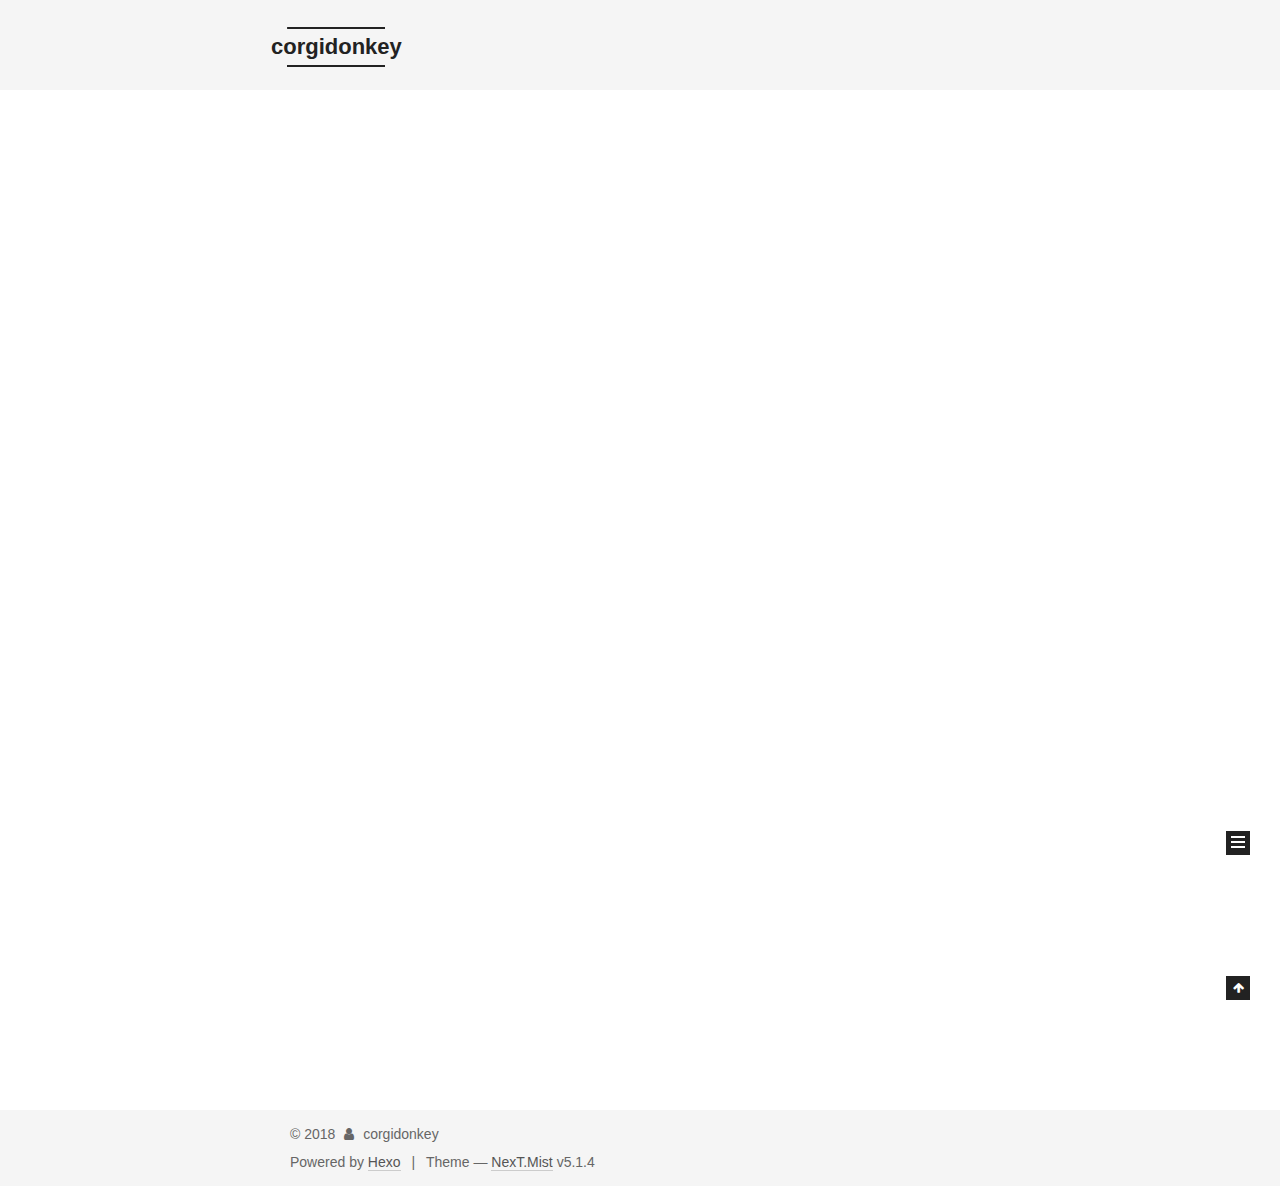
==== index.html @ f39d349b "Site updated: 2018-06-03 23:09:20" ====
<!DOCTYPE html>



  


<html class="theme-next mist use-motion" lang="">
<head>
  <meta charset="UTF-8"/>
<meta http-equiv="X-UA-Compatible" content="IE=edge" />
<meta name="viewport" content="width=device-width, initial-scale=1, maximum-scale=1"/>
<meta name="theme-color" content="#222">









<meta http-equiv="Cache-Control" content="no-transform" />
<meta http-equiv="Cache-Control" content="no-siteapp" />
















  
  
  <link href="/lib/fancybox/source/jquery.fancybox.css?v=2.1.5" rel="stylesheet" type="text/css" />







<link href="/lib/font-awesome/css/font-awesome.min.css?v=4.6.2" rel="stylesheet" type="text/css" />

<link href="/css/main.css?v=5.1.4" rel="stylesheet" type="text/css" />


  <link rel="apple-touch-icon" sizes="180x180" href="/images/apple-touch-icon-next.png?v=5.1.4">


  <link rel="icon" type="image/png" sizes="32x32" href="/images/favicon-32x32-next.png?v=5.1.4">


  <link rel="icon" type="image/png" sizes="16x16" href="/images/favicon-16x16-next.png?v=5.1.4">


  <link rel="mask-icon" href="/images/logo.svg?v=5.1.4" color="#222">





  <meta name="keywords" content="Hexo, NexT" />










<meta property="og:type" content="website">
<meta property="og:title" content="corgidonkey">
<meta property="og:url" content="http://yoursite.com/index.html">
<meta property="og:site_name" content="corgidonkey">
<meta property="og:locale" content="default">
<meta name="twitter:card" content="summary">
<meta name="twitter:title" content="corgidonkey">



<script type="text/javascript" id="hexo.configurations">
  var NexT = window.NexT || {};
  var CONFIG = {
    root: '/',
    scheme: 'Mist',
    version: '5.1.4',
    sidebar: {"position":"left","display":"post","offset":12,"b2t":false,"scrollpercent":false,"onmobile":false},
    fancybox: true,
    tabs: true,
    motion: {"enable":true,"async":false,"transition":{"post_block":"fadeIn","post_header":"slideDownIn","post_body":"slideDownIn","coll_header":"slideLeftIn","sidebar":"slideUpIn"}},
    duoshuo: {
      userId: '0',
      author: 'Author'
    },
    algolia: {
      applicationID: '',
      apiKey: '',
      indexName: '',
      hits: {"per_page":10},
      labels: {"input_placeholder":"Search for Posts","hits_empty":"We didn't find any results for the search: ${query}","hits_stats":"${hits} results found in ${time} ms"}
    }
  };
</script>



  <link rel="canonical" href="http://yoursite.com/"/>





  <title>corgidonkey</title>
  








</head>

<body itemscope itemtype="http://schema.org/WebPage" lang="default">

  
  
    
  

  <div class="container sidebar-position-left 
  page-home">
    <div class="headband"></div>

    <header id="header" class="header" itemscope itemtype="http://schema.org/WPHeader">
      <div class="header-inner"><div class="site-brand-wrapper">
  <div class="site-meta ">
    

    <div class="custom-logo-site-title">
      <a href="/"  class="brand" rel="start">
        <span class="logo-line-before"><i></i></span>
        <span class="site-title">corgidonkey</span>
        <span class="logo-line-after"><i></i></span>
      </a>
    </div>
      
        <p class="site-subtitle"></p>
      
  </div>

  <div class="site-nav-toggle">
    <button>
      <span class="btn-bar"></span>
      <span class="btn-bar"></span>
      <span class="btn-bar"></span>
    </button>
  </div>
</div>

<nav class="site-nav">
  

  
    <ul id="menu" class="menu">
      
        
        <li class="menu-item menu-item-home">
          <a href="/" rel="section">
            
              <i class="menu-item-icon fa fa-fw fa-home"></i> <br />
            
            Home
          </a>
        </li>
      
        
        <li class="menu-item menu-item-tags">
          <a href="/tags/" rel="section">
            
              <i class="menu-item-icon fa fa-fw fa-tags"></i> <br />
            
            Tags
          </a>
        </li>
      
        
        <li class="menu-item menu-item-categories">
          <a href="/categories/" rel="section">
            
              <i class="menu-item-icon fa fa-fw fa-th"></i> <br />
            
            Categories
          </a>
        </li>
      
        
        <li class="menu-item menu-item-archives">
          <a href="/archives/" rel="section">
            
              <i class="menu-item-icon fa fa-fw fa-archive"></i> <br />
            
            Archives
          </a>
        </li>
      

      
    </ul>
  

  
</nav>



 </div>
    </header>

    <main id="main" class="main">
      <div class="main-inner">
        <div class="content-wrap">
          <div id="content" class="content">
            
  <section id="posts" class="posts-expand">
    
      

  

  
  
  

  <article class="post post-type-normal" itemscope itemtype="http://schema.org/Article">
  
  
  
  <div class="post-block">
    <link itemprop="mainEntityOfPage" href="http://yoursite.com/2018/06/02/rxjava2源码分析/">

    <span hidden itemprop="author" itemscope itemtype="http://schema.org/Person">
      <meta itemprop="name" content="corgidonkey">
      <meta itemprop="description" content="">
      <meta itemprop="image" content="/images/avatar.jpg">
    </span>

    <span hidden itemprop="publisher" itemscope itemtype="http://schema.org/Organization">
      <meta itemprop="name" content="corgidonkey">
    </span>

    
      <header class="post-header">

        
        
          <h1 class="post-title" itemprop="name headline">
                
                <a class="post-title-link" href="/2018/06/02/rxjava2源码分析/" itemprop="url">rxjava2源码分析</a></h1>
        

        <div class="post-meta">
          <span class="post-time">
            
              <span class="post-meta-item-icon">
                <i class="fa fa-calendar-o"></i>
              </span>
              
                <span class="post-meta-item-text">Posted on</span>
              
              <time title="Post created" itemprop="dateCreated datePublished" datetime="2018-06-02T17:39:20+08:00">
                2018-06-02
              </time>
            

            

            
          </span>

          
            <span class="post-category" >
            
              <span class="post-meta-divider">|</span>
            
              <span class="post-meta-item-icon">
                <i class="fa fa-folder-o"></i>
              </span>
              
                <span class="post-meta-item-text">In</span>
              
              
                <span itemprop="about" itemscope itemtype="http://schema.org/Thing">
                  <a href="/categories/android/" itemprop="url" rel="index">
                    <span itemprop="name">android</span>
                  </a>
                </span>

                
                
              
            </span>
          

          
            
          

          
          

          

          

          

        </div>
      </header>
    

    
    
    
    <div class="post-body" itemprop="articleBody">

      
      

      
        
          
            <p>rxjava普通用法源码分析</p>
<p><img src="/img/rxjava-create.png" alt="image"></p>

          
        
      
    </div>
    
    
    

    

    

    

    <footer class="post-footer">
      

      

      

      
      
        <div class="post-eof"></div>
      
    </footer>
  </div>
  
  
  
  </article>


    
      

  

  
  
  

  <article class="post post-type-normal" itemscope itemtype="http://schema.org/Article">
  
  
  
  <div class="post-block">
    <link itemprop="mainEntityOfPage" href="http://yoursite.com/2018/04/27/hello-world/">

    <span hidden itemprop="author" itemscope itemtype="http://schema.org/Person">
      <meta itemprop="name" content="corgidonkey">
      <meta itemprop="description" content="">
      <meta itemprop="image" content="/images/avatar.jpg">
    </span>

    <span hidden itemprop="publisher" itemscope itemtype="http://schema.org/Organization">
      <meta itemprop="name" content="corgidonkey">
    </span>

    
      <header class="post-header">

        
        
          <h1 class="post-title" itemprop="name headline">
                
                <a class="post-title-link" href="/2018/04/27/hello-world/" itemprop="url">Hello World</a></h1>
        

        <div class="post-meta">
          <span class="post-time">
            
              <span class="post-meta-item-icon">
                <i class="fa fa-calendar-o"></i>
              </span>
              
                <span class="post-meta-item-text">Posted on</span>
              
              <time title="Post created" itemprop="dateCreated datePublished" datetime="2018-04-27T21:58:33+08:00">
                2018-04-27
              </time>
            

            

            
          </span>

          

          
            
          

          
          

          

          

          

        </div>
      </header>
    

    
    
    
    <div class="post-body" itemprop="articleBody">

      
      

      
        
          <p>Welcome to <a href="https://hexo.io/" target="_blank" rel="noopener">Hexo</a>! This is your very first post. Check <a href="https://hexo.io/docs/" target="_blank" rel="noopener">documentation</a> for more info. If you get any problems when using Hexo, you can find the answer in <a href="https://hexo.io/docs/troubleshooting.html" target="_blank" rel="noopener">troubleshooting</a> or you can ask me on <a href="https://github.com/hexojs/hexo/issues" target="_blank" rel="noopener">GitHub</a>.<br>
          <!--noindex-->
          <div class="post-button text-center">
            <a class="btn" href="/2018/04/27/hello-world/#more" rel="contents">
              Read more &raquo;
            </a>
          </div>
          <!--/noindex-->
        
      
    </div>
    
    
    

    

    

    

    <footer class="post-footer">
      

      

      

      
      
        <div class="post-eof"></div>
      
    </footer>
  </div>
  
  
  
  </article>


    
  </section>

  


          </div>
          


          

        </div>
        
          
  
  <div class="sidebar-toggle">
    <div class="sidebar-toggle-line-wrap">
      <span class="sidebar-toggle-line sidebar-toggle-line-first"></span>
      <span class="sidebar-toggle-line sidebar-toggle-line-middle"></span>
      <span class="sidebar-toggle-line sidebar-toggle-line-last"></span>
    </div>
  </div>

  <aside id="sidebar" class="sidebar">
    
    <div class="sidebar-inner">

      

      

      <section class="site-overview-wrap sidebar-panel sidebar-panel-active">
        <div class="site-overview">
          <div class="site-author motion-element" itemprop="author" itemscope itemtype="http://schema.org/Person">
            
              <img class="site-author-image" itemprop="image"
                src="/images/avatar.jpg"
                alt="corgidonkey" />
            
              <p class="site-author-name" itemprop="name">corgidonkey</p>
              <p class="site-description motion-element" itemprop="description"></p>
          </div>

          <nav class="site-state motion-element">

            
              <div class="site-state-item site-state-posts">
              
                <a href="/archives/">
              
                  <span class="site-state-item-count">2</span>
                  <span class="site-state-item-name">posts</span>
                </a>
              </div>
            

            
              
              
              <div class="site-state-item site-state-categories">
                
                  <span class="site-state-item-count">1</span>
                  <span class="site-state-item-name">categories</span>
                
              </div>
            

            
              
              
              <div class="site-state-item site-state-tags">
                
                  <span class="site-state-item-count">1</span>
                  <span class="site-state-item-name">tags</span>
                
              </div>
            

          </nav>

          

          
            <div class="links-of-author motion-element">
                
                  <span class="links-of-author-item">
                    <a href="https://github.com/corgidonkey" target="_blank" title="GitHub">
                      
                        <i class="fa fa-fw fa-github"></i>GitHub</a>
                  </span>
                
            </div>
          

          
          

          
          

          

        </div>
      </section>

      

      

    </div>
  </aside>


        
      </div>
    </main>

    <footer id="footer" class="footer">
      <div class="footer-inner">
        <div class="copyright">&copy; <span itemprop="copyrightYear">2018</span>
  <span class="with-love">
    <i class="fa fa-user"></i>
  </span>
  <span class="author" itemprop="copyrightHolder">corgidonkey</span>

  
</div>


  <div class="powered-by">Powered by <a class="theme-link" target="_blank" href="https://hexo.io">Hexo</a></div>



  <span class="post-meta-divider">|</span>



  <div class="theme-info">Theme &mdash; <a class="theme-link" target="_blank" href="https://github.com/iissnan/hexo-theme-next">NexT.Mist</a> v5.1.4</div>




        







        
      </div>
    </footer>

    
      <div class="back-to-top">
        <i class="fa fa-arrow-up"></i>
        
      </div>
    

    

  </div>

  

<script type="text/javascript">
  if (Object.prototype.toString.call(window.Promise) !== '[object Function]') {
    window.Promise = null;
  }
</script>









  












  
  
    <script type="text/javascript" src="/lib/jquery/index.js?v=2.1.3"></script>
  

  
  
    <script type="text/javascript" src="/lib/fastclick/lib/fastclick.min.js?v=1.0.6"></script>
  

  
  
    <script type="text/javascript" src="/lib/jquery_lazyload/jquery.lazyload.js?v=1.9.7"></script>
  

  
  
    <script type="text/javascript" src="/lib/velocity/velocity.min.js?v=1.2.1"></script>
  

  
  
    <script type="text/javascript" src="/lib/velocity/velocity.ui.min.js?v=1.2.1"></script>
  

  
  
    <script type="text/javascript" src="/lib/fancybox/source/jquery.fancybox.pack.js?v=2.1.5"></script>
  


  


  <script type="text/javascript" src="/js/src/utils.js?v=5.1.4"></script>

  <script type="text/javascript" src="/js/src/motion.js?v=5.1.4"></script>



  
  

  

  


  <script type="text/javascript" src="/js/src/bootstrap.js?v=5.1.4"></script>



  


  




	





  





  












  





  

  

  

  
  

  

  

  

</body>
</html>
---- css/main.css ----
/* normalize.css v3.0.2 | MIT License | git.io/normalize */
html {
  font-family: sans-serif; /* 1 */
  -ms-text-size-adjust: 100%; /* 2 */
  -webkit-text-size-adjust: 100%; /* 2 */
}
body {
  margin: 0;
}
article,
aside,
details,
figcaption,
figure,
footer,
header,
hgroup,
main,
menu,
nav,
section,
summary {
  display: block;
}
audio,
canvas,
progress,
video {
  display: inline-block; /* 1 */
  vertical-align: baseline; /* 2 */
}
audio:not([controls]) {
  display: none;
  height: 0;
}
[hidden],
template {
  display: none;
}
a {
  background-color: transparent;
}
a:active,
a:hover {
  outline: 0;
}
abbr[title] {
  border-bottom: 1px dotted;
}
b,
strong {
  font-weight: bold;
}
dfn {
  font-style: italic;
}
h1 {
  font-size: 2em;
  margin: 0.67em 0;
}
mark {
  background: #ff0;
  color: #000;
}
small {
  font-size: 80%;
}
sub,
sup {
  font-size: 75%;
  line-height: 0;
  position: relative;
  vertical-align: baseline;
}
sup {
  top: -0.5em;
}
sub {
  bottom: -0.25em;
}
img {
  border: 0;
}
svg:not(:root) {
  overflow: hidden;
}
figure {
  margin: 1em 40px;
}
hr {
  -moz-box-sizing: content-box;
  box-sizing: content-box;
  height: 0;
}
pre {
  overflow: auto;
}
code,
kbd,
pre,
samp {
  font-family: monospace, monospace;
  font-size: 1em;
}
button,
input,
optgroup,
select,
textarea {
  color: inherit; /* 1 */
  font: inherit; /* 2 */
  margin: 0; /* 3 */
}
button {
  overflow: visible;
}
button,
select {
  text-transform: none;
}
button,
html input[type="button"],
input[type="reset"],
input[type="submit"] {
  -webkit-appearance: button; /* 2 */
  cursor: pointer; /* 3 */
}
button[disabled],
html input[disabled] {
  cursor: default;
}
button::-moz-focus-inner,
input::-moz-focus-inner {
  border: 0;
  padding: 0;
}
input {
  line-height: normal;
}
input[type="checkbox"],
input[type="radio"] {
  box-sizing: border-box; /* 1 */
  padding: 0; /* 2 */
}
input[type="number"]::-webkit-inner-spin-button,
input[type="number"]::-webkit-outer-spin-button {
  height: auto;
}
input[type="search"] {
  -webkit-appearance: textfield; /* 1 */
  -moz-box-sizing: content-box;
  -webkit-box-sizing: content-box; /* 2 */
  box-sizing: content-box;
}
input[type="search"]::-webkit-search-cancel-button,
input[type="search"]::-webkit-search-decoration {
  -webkit-appearance: none;
}
fieldset {
  border: 1px solid #c0c0c0;
  margin: 0 2px;
  padding: 0.35em 0.625em 0.75em;
}
legend {
  border: 0; /* 1 */
  padding: 0; /* 2 */
}
textarea {
  overflow: auto;
}
optgroup {
  font-weight: bold;
}
table {
  border-collapse: collapse;
  border-spacing: 0;
}
td,
th {
  padding: 0;
}
::selection {
  background: #262a30;
  color: #fff;
}
body {
  position: relative;
  font-family: 'Lato', "PingFang SC", "Microsoft YaHei", sans-serif;
  font-size: 14px;
  line-height: 2;
  color: #555;
  background: #fff;
}
@media (max-width: 767px) {
  body {
    padding-right: 0 !important;
  }
}
@media (min-width: 768px) and (max-width: 991px) {
  body {
    padding-right: 0 !important;
  }
}
@media (min-width: 1600px) {
  body {
    font-size: 16px;
  }
}
h1,
h2,
h3,
h4,
h5,
h6 {
  margin: 0;
  padding: 0;
  font-weight: bold;
  line-height: 1.5;
  font-family: 'Lato', "PingFang SC", "Microsoft YaHei", sans-serif;
}
h2,
h3,
h4,
h5,
h6 {
  margin: 20px 0 15px;
}
h1 {
  font-size: 24px;
}
@media (max-width: 767px) {
  h1 {
    font-size: 20px;
  }
}
h2 {
  font-size: 22px;
}
@media (max-width: 767px) {
  h2 {
    font-size: 18px;
  }
}
h3 {
  font-size: 20px;
}
@media (max-width: 767px) {
  h3 {
    font-size: 16px;
  }
}
h4 {
  font-size: 18px;
}
@media (max-width: 767px) {
  h4 {
    font-size: 14px;
  }
}
h5 {
  font-size: 16px;
}
@media (max-width: 767px) {
  h5 {
    font-size: 12px;
  }
}
h6 {
  font-size: 14px;
}
@media (max-width: 767px) {
  h6 {
    font-size: 10px;
  }
}
p {
  margin: 0 0 20px 0;
}
a {
  color: #555;
  text-decoration: none;
  outline: none;
  border-bottom: 1px solid #999;
  word-wrap: break-word;
}
a:hover {
  color: #222;
  border-bottom-color: #222;
}
blockquote {
  margin: 0;
  padding: 0;
}
img {
  display: block;
  margin: auto;
  max-width: 100%;
  height: auto;
}
hr {
  margin: 40px 0;
  height: 3px;
  border: none;
  background-color: #ddd;
  background-image: repeating-linear-gradient(-45deg, #fff, #fff 4px, transparent 4px, transparent 8px);
}
blockquote {
  padding: 0 15px;
  color: #666;
  border-left: 4px solid #ddd;
}
blockquote cite::before {
  content: "-";
  padding: 0 5px;
}
dt {
  font-weight: 700;
}
dd {
  margin: 0;
  padding: 0;
}
kbd {
  border: 1px solid #ccc;
  border-radius: 0.2em;
  box-shadow: 0.1em 0.1em 0.2em rgba(0,0,0,0.1);
  background-color: #f9f9f9;
  font-family: inherit;
  background-image: -webkit-linear-gradient(top, #eee, #fff, #eee);
  padding: 0.1em 0.3em;
  white-space: nowrap;
}
.text-left {
  text-align: left;
}
.text-center {
  text-align: center;
}
.text-right {
  text-align: right;
}
.text-justify {
  text-align: justify;
}
.text-nowrap {
  white-space: nowrap;
}
.text-lowercase {
  text-transform: lowercase;
}
.text-uppercase {
  text-transform: uppercase;
}
.text-capitalize {
  text-transform: capitalize;
}
.center-block {
  display: block;
  margin-left: auto;
  margin-right: auto;
}
.clearfix:before,
.clearfix:after {
  content: " ";
  display: table;
}
.clearfix:after {
  clear: both;
}
.pullquote {
  width: 45%;
}
.pullquote.left {
  float: left;
  margin-left: 5px;
  margin-right: 10px;
}
.pullquote.right {
  float: right;
  margin-left: 10px;
  margin-right: 5px;
}
.affix.affix.affix {
  position: fixed;
}
.translation {
  margin-top: -20px;
  font-size: 14px;
  color: #999;
}
.scrollbar-measure {
  width: 100px;
  height: 100px;
  overflow: scroll;
  position: absolute;
  top: -9999px;
}
.use-motion .motion-element {
  opacity: 0;
}
table {
  margin: 20px 0;
  width: 100%;
  border-collapse: collapse;
  border-spacing: 0;
  border: 1px solid #ddd;
  font-size: 14px;
  table-layout: fixed;
  word-wrap: break-all;
}
table>tbody>tr:nth-of-type(odd) {
  background-color: #f9f9f9;
}
table>tbody>tr:hover {
  background-color: #f5f5f5;
}
caption,
th,
td {
  padding: 8px;
  text-align: left;
  vertical-align: middle;
  font-weight: normal;
}
th,
td {
  border-bottom: 3px solid #ddd;
  border-right: 1px solid #eee;
}
th {
  padding-bottom: 10px;
  font-weight: 700;
}
td {
  border-bottom-width: 1px;
}
html,
body {
  height: 100%;
}
.container {
  position: relative;
  min-height: 100%;
}
.header-inner {
  margin: 0 auto;
  padding: 100px 0 70px;
  width: 700px;
}
@media (min-width: 1600px) {
  .container .header-inner {
    width: 900px;
  }
}
.main {
  padding-bottom: 150px;
}
.main-inner {
  margin: 0 auto;
  width: 700px;
}
@media (min-width: 1600px) {
  .container .main-inner {
    width: 900px;
  }
}
.footer {
  position: absolute;
  left: 0;
  bottom: 0;
  width: 100%;
  min-height: 50px;
}
.footer-inner {
  box-sizing: border-box;
  margin: 20px auto;
  width: 700px;
}
@media (min-width: 1600px) {
  .container .footer-inner {
    width: 900px;
  }
}
pre,
.highlight {
  overflow: auto;
  margin: 20px 0;
  padding: 0;
  font-size: 13px;
  color: #eaeaea;
  background: #000;
  line-height: 1.6;
}
pre,
code {
  font-family: consolas, Menlo, "PingFang SC", "Microsoft YaHei", monospace;
}
code {
  padding: 2px 4px;
  word-wrap: break-word;
  color: #555;
  background: #eee;
  border-radius: 3px;
  font-size: 13px;
}
pre {
  padding: 10px;
}
pre code {
  padding: 0;
  color: #eaeaea;
  background: none;
  text-shadow: none;
}
.highlight {
  border-radius: 1px;
}
.highlight pre {
  border: none;
  margin: 0;
  padding: 10px 0;
}
.highlight table {
  margin: 0;
  width: auto;
  border: none;
}
.highlight td {
  border: none;
  padding: 0;
}
.highlight figcaption {
  font-size: 1em;
  color: #eaeaea;
  line-height: 1em;
  margin-bottom: 1em;
}
.highlight figcaption:before,
.highlight figcaption:after {
  content: " ";
  display: table;
}
.highlight figcaption:after {
  clear: both;
}
.highlight figcaption a {
  float: right;
  color: #eaeaea;
}
.highlight figcaption a:hover {
  border-bottom-color: #eaeaea;
}
.highlight .gutter pre {
  padding-left: 10px;
  padding-right: 10px;
  color: #666;
  text-align: right;
  background-color: #292929;
}
.highlight .code pre {
  width: 100%;
  padding-left: 10px;
  padding-right: 10px;
  background-color: #000;
}
.highlight .line {
  height: 20px;
}
.gutter {
  -webkit-user-select: none;
  -moz-user-select: none;
  -ms-user-select: none;
  user-select: none;
}
.gist table {
  width: auto;
}
.gist table td {
  border: none;
}
pre .deletion {
  background: #008000;
}
pre .addition {
  background: #800000;
}
pre .meta {
  color: #c397d8;
}
pre .comment {
  color: #969896;
}
pre .variable,
pre .attribute,
pre .tag,
pre .regexp,
pre .ruby .constant,
pre .xml .tag .title,
pre .xml .pi,
pre .xml .doctype,
pre .html .doctype,
pre .css .id,
pre .css .class,
pre .css .pseudo {
  color: #d54e53;
}
pre .number,
pre .preprocessor,
pre .built_in,
pre .literal,
pre .params,
pre .constant,
pre .command {
  color: #e78c45;
}
pre .ruby .class .title,
pre .css .rules .attribute,
pre .string,
pre .value,
pre .inheritance,
pre .header,
pre .ruby .symbol,
pre .xml .cdata,
pre .special,
pre .number,
pre .formula {
  color: #b9ca4a;
}
pre .title,
pre .css .hexcolor {
  color: #70c0b1;
}
pre .function,
pre .python .decorator,
pre .python .title,
pre .ruby .function .title,
pre .ruby .title .keyword,
pre .perl .sub,
pre .javascript .title,
pre .coffeescript .title {
  color: #7aa6da;
}
pre .keyword,
pre .javascript .function {
  color: #c397d8;
}
.full-image.full-image.full-image.full-image {
  border: none;
  max-width: 100%;
  width: auto;
  margin: 20px auto 25px;
}
@media (min-width: 992px) {
  .full-image.full-image.full-image.full-image {
    max-width: none;
    width: 110%;
    margin: 25px -5%;
  }
}
.blockquote-center,
.page-home .post-type-quote blockquote,
.page-post-detail .post-type-quote blockquote {
  position: relative;
  margin: 40px 0;
  padding: 0;
  border-left: none;
  text-align: center;
}
.blockquote-center::before,
.page-home .post-type-quote blockquote::before,
.page-post-detail .post-type-quote blockquote::before,
.blockquote-center::after,
.page-home .post-type-quote blockquote::after,
.page-post-detail .post-type-quote blockquote::after {
  position: absolute;
  content: ' ';
  display: block;
  width: 100%;
  height: 24px;
  opacity: 0.2;
  background-repeat: no-repeat;
  background-position: 0 -6px;
  background-size: 22px 22px;
}
.blockquote-center::before,
.page-home .post-type-quote blockquote::before,
.page-post-detail .post-type-quote blockquote::before {
  top: -20px;
  background-image: url("../images/quote-l.svg");
  border-top: 1px solid #ccc;
}
.blockquote-center::after,
.page-home .post-type-quote blockquote::after,
.page-post-detail .post-type-quote blockquote::after {
  bottom: -20px;
  background-image: url("../images/quote-r.svg");
  border-bottom: 1px solid #ccc;
  background-position: 100% 8px;
}
.blockquote-center p,
.page-home .post-type-quote blockquote p,
.page-post-detail .post-type-quote blockquote p,
.blockquote-center div,
.page-home .post-type-quote blockquote div,
.page-post-detail .post-type-quote blockquote div {
  text-align: center;
}
.post .post-body .group-picture img {
  box-sizing: border-box;
  padding: 0 3px;
  border: none;
}
.post .group-picture-row {
  overflow: hidden;
  margin-top: 6px;
}
.post .group-picture-row:first-child {
  margin-top: 0;
}
.post .group-picture-column {
  float: left;
}
.page-post-detail .post-body .group-picture-column {
  float: none;
  margin-top: 10px;
  width: auto !important;
}
.page-post-detail .post-body .group-picture-column img {
  margin: 0 auto;
}
.page-archive .group-picture-container {
  overflow: hidden;
}
.page-archive .group-picture-row {
  float: left;
}
.page-archive .group-picture-row:first-child {
  margin-top: 6px;
}
.page-archive .group-picture-column {
  max-width: 150px;
  max-height: 150px;
}
.post-body .note {
  position: relative;
  padding: 15px;
  margin-bottom: 20px;
  border: 1px solid #eee;
  border-left-width: 5px;
  border-radius: 3px;
}
.post-body .note h2,
.post-body .note h3,
.post-body .note h4,
.post-body .note h5,
.post-body .note h6 {
  margin-top: 0;
  margin-bottom: 0;
  border-bottom: initial;
  padding-top: 0 !important;
}
.post-body .note p:first-child,
.post-body .note ul:first-child,
.post-body .note ol:first-child,
.post-body .note table:first-child,
.post-body .note pre:first-child,
.post-body .note blockquote:first-child {
  margin-top: 0;
}
.post-body .note p:last-child,
.post-body .note ul:last-child,
.post-body .note ol:last-child,
.post-body .note table:last-child,
.post-body .note pre:last-child,
.post-body .note blockquote:last-child {
  margin-bottom: 0;
}
.post-body .note.default {
  border-left-color: #777;
}
.post-body .note.default h2,
.post-body .note.default h3,
.post-body .note.default h4,
.post-body .note.default h5,
.post-body .note.default h6 {
  color: #777;
}
.post-body .note.primary {
  border-left-color: #6f42c1;
}
.post-body .note.primary h2,
.post-body .note.primary h3,
.post-body .note.primary h4,
.post-body .note.primary h5,
.post-body .note.primary h6 {
  color: #6f42c1;
}
.post-body .note.info {
  border-left-color: #428bca;
}
.post-body .note.info h2,
.post-body .note.info h3,
.post-body .note.info h4,
.post-body .note.info h5,
.post-body .note.info h6 {
  color: #428bca;
}
.post-body .note.success {
  border-left-color: #5cb85c;
}
.post-body .note.success h2,
.post-body .note.success h3,
.post-body .note.success h4,
.post-body .note.success h5,
.post-body .note.success h6 {
  color: #5cb85c;
}
.post-body .note.warning {
  border-left-color: #f0ad4e;
}
.post-body .note.warning h2,
.post-body .note.warning h3,
.post-body .note.warning h4,
.post-body .note.warning h5,
.post-body .note.warning h6 {
  color: #f0ad4e;
}
.post-body .note.danger {
  border-left-color: #d9534f;
}
.post-body .note.danger h2,
.post-body .note.danger h3,
.post-body .note.danger h4,
.post-body .note.danger h5,
.post-body .note.danger h6 {
  color: #d9534f;
}
.post-body .label {
  display: inline;
  padding: 0 2px;
  white-space: nowrap;
}
.post-body .label.default {
  background-color: #f0f0f0;
}
.post-body .label.primary {
  background-color: #efe6f7;
}
.post-body .label.info {
  background-color: #e5f2f8;
}
.post-body .label.success {
  background-color: #e7f4e9;
}
.post-body .label.warning {
  background-color: #fcf6e1;
}
.post-body .label.danger {
  background-color: #fae8eb;
}
.post-body .tabs {
  position: relative;
  display: block;
  margin-bottom: 20px;
  padding-top: 10px;
}
.post-body .tabs ul.nav-tabs {
  margin: 0;
  padding: 0;
  display: flex;
  margin-bottom: -1px;
}
@media (max-width: 413px) {
  .post-body .tabs ul.nav-tabs {
    display: block;
    margin-bottom: 5px;
  }
}
.post-body .tabs ul.nav-tabs li.tab {
  list-style-type: none !important;
  margin: 0 0.25em 0 0;
  border-top: 3px solid transparent;
  border-left: 1px solid transparent;
  border-right: 1px solid transparent;
}
@media (max-width: 413px) {
  .post-body .tabs ul.nav-tabs li.tab {
    margin: initial;
    border-top: 1px solid transparent;
    border-left: 3px solid transparent;
    border-right: 1px solid transparent;
    border-bottom: 1px solid transparent;
  }
}
.post-body .tabs ul.nav-tabs li.tab a {
  outline: 0;
  border-bottom: initial;
  display: block;
  line-height: 1.8em;
  padding: 0.25em 0.75em;
  transition-duration: 0.2s;
  transition-timing-function: ease-out;
  transition-delay: 0s;
}
.post-body .tabs ul.nav-tabs li.tab a i {
  width: 1.285714285714286em;
}
.post-body .tabs ul.nav-tabs li.tab.active {
  border-top: 3px solid #fc6423;
  border-left: 1px solid #ddd;
  border-right: 1px solid #ddd;
  background-color: #fff;
}
@media (max-width: 413px) {
  .post-body .tabs ul.nav-tabs li.tab.active {
    border-top: 1px solid #ddd;
    border-left: 3px solid #fc6423;
    border-right: 1px solid #ddd;
    border-bottom: 1px solid #ddd;
  }
}
.post-body .tabs ul.nav-tabs li.tab.active a {
  cursor: default;
  color: #555;
}
.post-body .tabs .tab-content {
  background-color: #fff;
}
.post-body .tabs .tab-content .tab-pane {
  border: 1px solid #ddd;
  padding: 20px 20px 0 20px;
}
.post-body .tabs .tab-content .tab-pane:not(.active) {
  display: none !important;
}
.post-body .tabs .tab-content .tab-pane.active {
  display: block !important;
}
.btn {
  display: inline-block;
  padding: 0 20px;
  font-size: 14px;
  color: #555;
  background: transparent;
  border: 2px solid #222;
  text-decoration: none;
  border-radius: 0;
  transition-property: background-color;
  transition-duration: 0.2s;
  transition-timing-function: ease-in-out;
  transition-delay: 0s;
  line-height: 2;
}
.btn:hover {
  border-color: #222;
  color: #222;
  background: #fff;
}
.btn +.btn {
  margin: 0 0 8px 8px;
}
.btn .fa-fw {
  width: 1.285714285714286em;
  text-align: left;
}
.btn-bar {
  display: block;
  width: 22px;
  height: 2px;
  background: #555;
  border-radius: 1px;
}
.btn-bar+.btn-bar {
  margin-top: 4px;
}
.pagination {
  margin: 120px 0 40px;
  text-align: center;
  border-top: 1px solid #eee;
}
.page-number-basic,
.pagination .prev,
.pagination .next,
.pagination .page-number,
.pagination .space {
  display: inline-block;
  position: relative;
  top: -1px;
  margin: 0 10px;
  padding: 0 11px;
}
@media (max-width: 767px) {
  .page-number-basic,
  .pagination .prev,
  .pagination .next,
  .pagination .page-number,
  .pagination .space {
    margin: 0 5px;
  }
}
.pagination .prev,
.pagination .next,
.pagination .page-number {
  border-bottom: 0;
  border-top: 1px solid #eee;
  transition-property: border-color;
  transition-duration: 0.2s;
  transition-timing-function: ease-in-out;
  transition-delay: 0s;
}
.pagination .prev:hover,
.pagination .next:hover,
.pagination .page-number:hover {
  border-top-color: #222;
}
.pagination .space {
  padding: 0;
  margin: 0;
}
.pagination .prev {
  margin-left: 0;
}
.pagination .next {
  margin-right: 0;
}
.pagination .page-number.current {
  color: #fff;
  background: #ccc;
  border-top-color: #ccc;
}
@media (max-width: 767px) {
  .pagination {
    border-top: none;
  }
  .pagination .prev,
  .pagination .next,
  .pagination .page-number {
    margin-bottom: 10px;
    border-top: 0;
    border-bottom: 1px solid #eee;
    padding: 0 10px;
  }
  .pagination .prev:hover,
  .pagination .next:hover,
  .pagination .page-number:hover {
    border-bottom-color: #222;
  }
}
.comments {
  margin: 60px 20px 0;
}
.tag-cloud {
  text-align: center;
}
.tag-cloud a {
  display: inline-block;
  margin: 10px;
}
.back-to-top {
  box-sizing: border-box;
  position: fixed;
  bottom: -100px;
  right: 30px;
  z-index: 1050;
  padding: 0 6px;
  width: 24px;
  background: #222;
  font-size: 12px;
  opacity: 1;
  color: #fff;
  cursor: pointer;
  text-align: center;
  -webkit-transform: translateZ(0);
  transition-property: bottom;
  transition-duration: 0.2s;
  transition-timing-function: ease-in-out;
  transition-delay: 0s;
}
@media (min-width: 768px) and (max-width: 991px) {
  .back-to-top {
    display: none !important;
  }
}
@media (max-width: 767px) {
  .back-to-top {
    display: none !important;
  }
}
.back-to-top.back-to-top-on {
  bottom: 19px;
}
.header {
  background: transparent;
}
.header-inner {
  position: relative;
}
.headband {
  height: 3px;
  background: #222;
}
.site-meta {
  margin: 0;
  text-align: left;
}
@media (max-width: 767px) {
  .site-meta {
    text-align: center;
  }
}
.brand {
  position: relative;
  display: inline-block;
  padding: 0 40px;
  color: #222;
  background: #222;
  border-bottom: none;
}
.brand:hover {
  color: #222;
}
.logo {
  display: inline-block;
  margin-right: 5px;
  line-height: 36px;
  vertical-align: top;
}
.site-title {
  display: inline-block;
  vertical-align: top;
  line-height: 36px;
  font-size: 20px;
  font-weight: normal;
  font-family: 'Lato', "PingFang SC", "Microsoft YaHei", sans-serif;
}
.site-subtitle {
  margin-top: 10px;
  font-size: 13px;
  color: #999;
}
.use-motion .brand {
  opacity: 0;
}
.use-motion .logo,
.use-motion .site-title,
.use-motion .site-subtitle {
  opacity: 0;
  position: relative;
  top: -10px;
}
.site-nav-toggle {
  display: none;
  position: absolute;
  top: 10px;
  left: 10px;
}
@media (max-width: 767px) {
  .site-nav-toggle {
    display: block;
  }
}
.site-nav-toggle button {
  margin-top: 2px;
  padding: 9px 10px;
  background: transparent;
  border: none;
}
@media (max-width: 767px) {
  .site-nav {
    display: none;
    margin: 0 -10px;
    padding: 0 10px;
    clear: both;
    border-top: 1px solid #ddd;
  }
}
@media (min-width: 768px) and (max-width: 991px) {
  .site-nav {
    display: block !important;
  }
}
@media (min-width: 992px) {
  .site-nav {
    display: block !important;
  }
}
.menu {
  margin-top: 20px;
  padding-left: 0;
  text-align: center;
}
.menu .menu-item {
  display: inline-block;
  margin: 0 10px;
  list-style: none;
}
@media screen and (max-width: 767px) {
  .menu .menu-item {
    margin-top: 10px;
  }
}
.menu .menu-item a {
  display: block;
  font-size: 13px;
  line-height: inherit;
  border-bottom: 1px solid transparent;
  transition-property: border-color;
  transition-duration: 0.2s;
  transition-timing-function: ease-in-out;
  transition-delay: 0s;
}
.menu .menu-item a:hover {
  border-bottom-color: #222;
}
.menu .menu-item .fa {
  margin-right: 5px;
}
.use-motion .menu-item {
  opacity: 0;
}
.post-body {
  font-family: 'Lato', "PingFang SC", "Microsoft YaHei", sans-serif;
}
@media (max-width: 767px) {
  .post-body {
    word-break: break-word;
  }
}
.post-body .fancybox img {
  display: block !important;
  margin: 0 auto;
  cursor: pointer;
  cursor: zoom-in;
  cursor: -webkit-zoom-in;
}
.post-body .image-caption,
.post-body .figure .caption {
  margin: -20px auto 15px;
  text-align: center;
  font-size: 14px;
  color: #999;
  font-weight: bold;
  line-height: 1;
}
.post-sticky-flag {
  display: inline-block;
  font-size: 16px;
  -ms-transform: rotate(30deg);
  -webkit-transform: rotate(30deg);
  -moz-transform: rotate(30deg);
  -ms-transform: rotate(30deg);
  -o-transform: rotate(30deg);
  transform: rotate(30deg);
}
.use-motion .post-block,
.use-motion .pagination,
.use-motion .comments {
  opacity: 0;
}
.use-motion .post-header {
  opacity: 0;
}
.use-motion .post-body {
  opacity: 0;
}
.use-motion .collection-title {
  opacity: 0;
}
.posts-expand {
  padding-top: 40px;
}
@media (max-width: 767px) {
  .posts-expand {
    margin: 0 20px;
  }
  .post-body pre .gutter pre {
    padding-right: 10px;
  }
  .post-body .highlight {
    margin-left: 0px;
    margin-right: 0px;
    padding: 0;
  }
  .post-body .highlight .gutter pre {
    padding-right: 10px;
  }
}
@media (min-width: 992px) {
  .posts-expand .post-body {
    text-align: justify;
  }
}
.posts-expand .post-body h2,
.posts-expand .post-body h3,
.posts-expand .post-body h4,
.posts-expand .post-body h5,
.posts-expand .post-body h6 {
  padding-top: 10px;
}
.posts-expand .post-body h2 .header-anchor,
.posts-expand .post-body h3 .header-anchor,
.posts-expand .post-body h4 .header-anchor,
.posts-expand .post-body h5 .header-anchor,
.posts-expand .post-body h6 .header-anchor {
  float: right;
  margin-left: 10px;
  color: #ccc;
  border-bottom-style: none;
  visibility: hidden;
}
.posts-expand .post-body h2 .header-anchor:hover,
.posts-expand .post-body h3 .header-anchor:hover,
.posts-expand .post-body h4 .header-anchor:hover,
.posts-expand .post-body h5 .header-anchor:hover,
.posts-expand .post-body h6 .header-anchor:hover {
  color: inherit;
}
.posts-expand .post-body h2:hover .header-anchor,
.posts-expand .post-body h3:hover .header-anchor,
.posts-expand .post-body h4:hover .header-anchor,
.posts-expand .post-body h5:hover .header-anchor,
.posts-expand .post-body h6:hover .header-anchor {
  visibility: visible;
}
.posts-expand .post-body ul li {
  list-style: circle;
}
.posts-expand .post-body img {
  box-sizing: border-box;
  margin: auto;
  padding: 3px;
  border: 1px solid #ddd;
}
.posts-expand .post-body .fancybox img {
  margin: 0 auto 25px;
}
@media (max-width: 767px) {
  .posts-collapse {
    margin: 0 20px;
  }
  .posts-collapse .post-title,
  .posts-collapse .post-meta {
    display: block;
    width: auto;
    text-align: left;
  }
}
.posts-collapse {
  position: relative;
  z-index: 1010;
  margin-left: 0;
}
.posts-collapse::after {
  content: " ";
  position: absolute;
  top: 20px;
  left: 0;
  margin-left: -2px;
  width: 4px;
  height: 100%;
  background: #f5f5f5;
  z-index: -1;
}
@media (max-width: 767px) {
  .posts-collapse {
    margin: 0 20px;
  }
}
.posts-collapse .collection-title {
  position: relative;
  margin: 60px 0;
}
.posts-collapse .collection-title h1,
.posts-collapse .collection-title h2 {
  margin-left: 20px;
}
.posts-collapse .collection-title small {
  color: #bbb;
  margin-left: 5px;
}
.posts-collapse .collection-title::before {
  content: " ";
  position: absolute;
  left: 0;
  top: 50%;
  margin-left: -4px;
  margin-top: -4px;
  width: 8px;
  height: 8px;
  background: #bbb;
  border-radius: 50%;
}
.posts-collapse .post {
  margin: 30px 0;
}
.posts-collapse .post-header {
  position: relative;
  transition-duration: 0.2s;
  transition-timing-function: ease-in-out;
  transition-delay: 0s;
  transition-property: border;
  border-bottom: 1px dashed #ccc;
}
.posts-collapse .post-header::before {
  content: " ";
  position: absolute;
  left: 0;
  top: 12px;
  width: 6px;
  height: 6px;
  margin-left: -4px;
  background: #bbb;
  border-radius: 50%;
  border: 1px solid #fff;
  transition-duration: 0.2s;
  transition-timing-function: ease-in-out;
  transition-delay: 0s;
  transition-property: background;
}
.posts-collapse .post-header:hover {
  border-bottom-color: #666;
}
.posts-collapse .post-header:hover::before {
  background: #222;
}
.posts-collapse .post-meta {
  position: absolute;
  font-size: 12px;
  left: 20px;
  top: 5px;
}
.posts-collapse .post-comments-count {
  display: none;
}
.posts-collapse .post-title {
  margin-left: 60px;
  font-size: 16px;
  font-weight: normal;
  line-height: inherit;
}
.posts-collapse .post-title::after {
  margin-left: 3px;
  opacity: 0.6;
}
.posts-collapse .post-title a {
  color: #666;
  border-bottom: none;
}
.page-home .post-type-quote .post-header,
.page-post-detail .post-type-quote .post-header,
.page-home .post-type-quote .post-tags,
.page-post-detail .post-type-quote .post-tags {
  display: none;
}
.posts-expand .post-title {
  text-align: center;
  word-break: break-word;
  font-weight: 400;
}
.posts-expand .post-title-link {
  display: inline-block;
  position: relative;
  color: #555;
  border-bottom: none;
  line-height: 1.2;
  vertical-align: top;
}
.posts-expand .post-title-link::before {
  content: "";
  position: absolute;
  width: 100%;
  height: 2px;
  bottom: 0;
  left: 0;
  background-color: #000;
  visibility: hidden;
  -webkit-transform: scaleX(0);
  -moz-transform: scaleX(0);
  -ms-transform: scaleX(0);
  -o-transform: scaleX(0);
  transform: scaleX(0);
  transition-duration: 0.2s;
  transition-timing-function: ease-in-out;
  transition-delay: 0s;
}
.posts-expand .post-title-link:hover::before {
  visibility: visible;
  -webkit-transform: scaleX(1);
  -moz-transform: scaleX(1);
  -ms-transform: scaleX(1);
  -o-transform: scaleX(1);
  transform: scaleX(1);
}
.posts-expand .post-title-link .fa {
  font-size: 16px;
}
.posts-expand .post-meta {
  margin: 3px 0 60px 0;
  color: #999;
  font-family: 'Lato', "PingFang SC", "Microsoft YaHei", sans-serif;
  font-size: 12px;
  text-align: center;
}
.posts-expand .post-meta .post-category-list {
  display: inline-block;
  margin: 0;
  padding: 3px;
}
.posts-expand .post-meta .post-category-list-link {
  color: #999;
}
.posts-expand .post-meta .post-description {
  font-size: 14px;
  margin-top: 2px;
}
.post-meta-divider {
  margin: 0 0.5em;
}
.post-meta-item-icon {
  margin-right: 3px;
}
@media (min-width: 768px) and (max-width: 991px) {
  .post-meta-item-icon {
    display: inline-block;
  }
}
@media (max-width: 767px) {
  .post-meta-item-icon {
    display: inline-block;
  }
}
@media (min-width: 768px) and (max-width: 991px) {
  .post-meta-item-text {
    display: none;
  }
}
@media (max-width: 767px) {
  .post-meta-item-text {
    display: none;
  }
}
@media (max-width: 767px) {
  .posts-expand .post-comments-count {
    display: none;
  }
}
.post-button {
  margin-top: 40px;
}
.posts-expand .post-tags {
  margin-top: 40px;
  text-align: center;
}
.posts-expand .post-tags a {
  display: inline-block;
  margin-right: 10px;
  font-size: 13px;
}
.post-nav {
  display: table;
  margin-top: 15px;
  width: 100%;
  border-top: 1px solid #eee;
}
.post-nav-divider {
  display: table-cell;
  width: 10%;
}
.post-nav-item {
  display: table-cell;
  padding: 10px 0 0 0;
  width: 45%;
  vertical-align: top;
}
.post-nav-item a {
  position: relative;
  display: block;
  line-height: 25px;
  font-size: 14px;
  color: #555;
  border-bottom: none;
}
.post-nav-item a:hover {
  color: #222;
  border-bottom: none;
}
.post-nav-item a:active {
  top: 2px;
}
.post-nav-item .fa {
  position: absolute;
  top: 8px;
  left: 0;
  font-size: 12px;
}
.post-nav-next a {
  padding-left: 15px;
}
.post-nav-prev {
  text-align: right;
}
.post-nav-prev a {
  padding-right: 15px;
}
.post-nav-prev .fa {
  right: 0;
  left: auto;
}
.posts-expand .post-eof {
  display: block;
  margin: 80px auto 60px;
  width: 8%;
  height: 1px;
  background: #ccc;
  text-align: center;
}
.post:last-child .post-eof.post-eof.post-eof {
  display: none;
}
.post-gallery {
  display: table;
  table-layout: fixed;
  width: 100%;
  border-collapse: separate;
}
.post-gallery-row {
  display: table-row;
}
.post-gallery .post-gallery-img {
  display: table-cell;
  text-align: center;
  vertical-align: middle;
  border: none;
}
.post-gallery .post-gallery-img img {
  max-width: 100%;
  max-height: 100%;
  border: none;
}
.fancybox-close,
.fancybox-close:hover {
  border: none;
}
.rtl.post-body p,
.rtl.post-body a,
.rtl.post-body h1,
.rtl.post-body h2,
.rtl.post-body h3,
.rtl.post-body h4,
.rtl.post-body h5,
.rtl.post-body h6,
.rtl.post-body li,
.rtl.post-body ul,
.rtl.post-body ol {
  direction: rtl;
  font-family: UKIJ Ekran;
}
.rtl.post-title {
  font-family: UKIJ Ekran;
}
.sidebar {
  position: fixed;
  right: 0;
  top: 0;
  bottom: 0;
  width: 0;
  z-index: 1040;
  box-shadow: inset 0 2px 6px #000;
  background: #222;
  -webkit-transform: translateZ(0);
}
.sidebar a {
  color: #999;
  border-bottom-color: #555;
}
.sidebar a:hover {
  color: #eee;
}
@media (min-width: 768px) and (max-width: 991px) {
  .sidebar {
    display: none !important;
  }
}
@media (max-width: 767px) {
  .sidebar {
    display: none !important;
  }
}
.sidebar-inner {
  position: relative;
  padding: 20px 10px;
  color: #999;
  text-align: center;
}
.site-overview-wrap {
  overflow: hidden;
}
.site-overview {
  overflow-y: auto;
  overflow-x: hidden;
}
.sidebar-toggle {
  position: fixed;
  right: 30px;
  bottom: 45px;
  width: 14px;
  height: 14px;
  padding: 5px;
  background: #222;
  line-height: 0;
  z-index: 1050;
  cursor: pointer;
  -webkit-transform: translateZ(0);
}
@media (min-width: 768px) and (max-width: 991px) {
  .sidebar-toggle {
    display: none !important;
  }
}
@media (max-width: 767px) {
  .sidebar-toggle {
    display: none !important;
  }
}
.sidebar-toggle-line {
  position: relative;
  display: inline-block;
  vertical-align: top;
  height: 2px;
  width: 100%;
  background: #fff;
  margin-top: 3px;
}
.sidebar-toggle-line:first-child {
  margin-top: 0;
}
.site-author-image {
  display: block;
  margin: 0 auto;
  padding: 2px;
  max-width: 96px;
  height: auto;
  border: 2px solid #333;
}
.site-author-name {
  margin: 5px 0 0;
  text-align: center;
  color: #f5f5f5;
  font-weight: normal;
}
.site-description {
  margin-top: 5px;
  text-align: center;
  font-size: 14px;
  color: #999;
}
.site-state {
  overflow: hidden;
  line-height: 1.4;
  white-space: nowrap;
  text-align: center;
}
.site-state-item {
  display: inline-block;
  padding: 0 15px;
  border-left: 1px solid #333;
}
.site-state-item:first-child {
  border-left: none;
}
.site-state-item a {
  border-bottom: none;
}
.site-state-item-count {
  display: block;
  text-align: center;
  color: inherit;
  font-weight: 600;
  font-size: 18px;
}
.site-state-item-name {
  font-size: 13px;
  color: inherit;
}
.feed-link {
  margin-top: 20px;
}
.feed-link a {
  display: inline-block;
  padding: 0 15px;
  color: #fc6423;
  border: 1px solid #fc6423;
  border-radius: 4px;
}
.feed-link a i {
  color: #fc6423;
  font-size: 14px;
}
.feed-link a:hover {
  color: #fff;
  background: #fc6423;
}
.feed-link a:hover i {
  color: #fff;
}
.links-of-author {
  margin-top: 20px;
}
.links-of-author a {
  display: inline-block;
  vertical-align: middle;
  margin-right: 10px;
  margin-bottom: 10px;
  border-bottom-color: #555;
  font-size: 13px;
}
.links-of-author a:before {
  display: inline-block;
  vertical-align: middle;
  margin-right: 3px;
  content: " ";
  width: 4px;
  height: 4px;
  border-radius: 50%;
  background: #b428e4;
}
.links-of-blogroll {
  font-size: 13px;
}
.links-of-blogroll-title {
  margin-top: 20px;
  font-size: 14px;
  font-weight: 600;
}
.links-of-blogroll-list {
  margin: 0;
  padding: 0;
  list-style: none;
}
.links-of-blogroll-item {
  padding: 2px 10px;
}
.links-of-blogroll-item a {
  max-width: 280px;
  box-sizing: border-box;
  display: inline-block;
  overflow: hidden;
  white-space: nowrap;
  text-overflow: ellipsis;
}
.sidebar-nav {
  margin: 0 0 20px;
  padding-left: 0;
}
.sidebar-nav li {
  display: inline-block;
  cursor: pointer;
  border-bottom: 1px solid transparent;
  font-size: 14px;
  color: #555;
}
.sidebar-nav li:hover {
  color: #f5f5f5;
}
.page-post-detail .sidebar-nav-toc {
  padding: 0 5px;
}
.page-post-detail .sidebar-nav-overview {
  margin-left: 10px;
}
.sidebar-nav .sidebar-nav-active {
  color: #87daff;
  border-bottom-color: #87daff;
}
.sidebar-nav .sidebar-nav-active:hover {
  color: #87daff;
}
.sidebar-panel {
  display: none;
}
.sidebar-panel-active {
  display: block;
}
.post-toc-empty {
  font-size: 14px;
  color: #666;
}
.post-toc-wrap {
  overflow: hidden;
}
.post-toc {
  overflow: auto;
}
.post-toc ol {
  margin: 0;
  padding: 0 2px 5px 10px;
  text-align: left;
  list-style: none;
  font-size: 14px;
}
.post-toc ol > ol {
  padding-left: 0;
}
.post-toc ol a {
  transition-duration: 0.2s;
  transition-timing-function: ease-in-out;
  transition-delay: 0s;
  transition-property: all;
  color: #999;
  border-bottom-color: #555;
}
.post-toc ol a:hover {
  color: #ccc;
  border-bottom-color: #ccc;
}
.post-toc .nav-item {
  overflow: hidden;
  text-overflow: ellipsis;
  text-align: justify;
  white-space: nowrap;
  line-height: 1.8;
}
.post-toc .nav .nav-child {
  display: none;
}
.post-toc .nav .active > .nav-child {
  display: block;
}
.post-toc .nav .active-current > .nav-child {
  display: block;
}
.post-toc .nav .active-current > .nav-child > .nav-item {
  display: block;
}
.post-toc .nav .active > a {
  color: #87daff;
  border-bottom-color: #87daff;
}
.post-toc .nav .active-current > a {
  color: #87daff;
}
.post-toc .nav .active-current > a:hover {
  color: #87daff;
}
.footer {
  font-size: 14px;
  color: #999;
}
.footer img {
  border: none;
}
.footer-inner {
  text-align: center;
}
.with-love {
  display: inline-block;
  margin: 0 5px;
}
.powered-by,
.theme-info {
  display: inline-block;
}
.cc-license {
  margin-top: 10px;
  text-align: center;
}
.cc-license .cc-opacity {
  opacity: 0.7;
  border-bottom: none;
}
.cc-license .cc-opacity:hover {
  opacity: 0.9;
}
.cc-license img {
  display: inline-block;
}
.theme-next #ds-thread #ds-reset {
  color: #555;
}
.theme-next #ds-thread #ds-reset .ds-replybox {
  margin-bottom: 30px;
}
.theme-next #ds-thread #ds-reset .ds-replybox .ds-avatar,
.theme-next #ds-reset .ds-avatar img {
  box-shadow: none;
}
.theme-next #ds-thread #ds-reset .ds-textarea-wrapper {
  border-color: #c7d4e1;
  background: none;
  border-top-right-radius: 3px;
  border-top-left-radius: 3px;
}
.theme-next #ds-thread #ds-reset .ds-textarea-wrapper textarea {
  height: 60px;
}
.theme-next #ds-reset .ds-rounded-top {
  border-radius: 0;
}
.theme-next #ds-thread #ds-reset .ds-post-toolbar {
  box-sizing: border-box;
  border: 1px solid #c7d4e1;
  background: #f6f8fa;
}
.theme-next #ds-thread #ds-reset .ds-post-options {
  height: 40px;
  border: none;
  background: none;
}
.theme-next #ds-thread #ds-reset .ds-toolbar-buttons {
  top: 11px;
}
.theme-next #ds-thread #ds-reset .ds-sync {
  top: 5px;
}
.theme-next #ds-thread #ds-reset .ds-post-button {
  top: 4px;
  right: 5px;
  width: 90px;
  height: 30px;
  border: 1px solid #c5ced7;
  border-radius: 3px;
  background-image: linear-gradient(#fbfbfc, #f5f7f9);
  color: #60676d;
}
.theme-next #ds-thread #ds-reset .ds-post-button:hover {
  background-position: 0 -30px;
  color: #60676d;
}
.theme-next #ds-thread #ds-reset .ds-comments-info {
  padding: 10px 0;
}
.theme-next #ds-thread #ds-reset .ds-sort {
  display: none;
}
.theme-next #ds-thread #ds-reset li.ds-tab a.ds-current {
  border: none;
  background: #f6f8fa;
  color: #60676d;
}
.theme-next #ds-thread #ds-reset li.ds-tab a.ds-current:hover {
  background-color: #e9f0f7;
  color: #60676d;
}
.theme-next #ds-thread #ds-reset li.ds-tab a {
  border-radius: 2px;
  padding: 5px;
}
.theme-next #ds-thread #ds-reset .ds-login-buttons p {
  color: #999;
  line-height: 36px;
}
.theme-next #ds-thread #ds-reset .ds-login-buttons .ds-service-list li {
  height: 28px;
}
.theme-next #ds-thread #ds-reset .ds-service-list a {
  background: none;
  padding: 5px;
  border: 1px solid;
  border-radius: 3px;
  text-align: center;
}
.theme-next #ds-thread #ds-reset .ds-service-list a:hover {
  color: #fff;
  background: #666;
}
.theme-next #ds-thread #ds-reset .ds-service-list .ds-weibo {
  color: #fc9b00;
  border-color: #fc9b00;
}
.theme-next #ds-thread #ds-reset .ds-service-list .ds-weibo:hover {
  background: #fc9b00;
}
.theme-next #ds-thread #ds-reset .ds-service-list .ds-qq {
  color: #60a3ec;
  border-color: #60a3ec;
}
.theme-next #ds-thread #ds-reset .ds-service-list .ds-qq:hover {
  background: #60a3ec;
}
.theme-next #ds-thread #ds-reset .ds-service-list .ds-renren {
  color: #2e7ac4;
  border-color: #2e7ac4;
}
.theme-next #ds-thread #ds-reset .ds-service-list .ds-renren:hover {
  background: #2e7ac4;
}
.theme-next #ds-thread #ds-reset .ds-service-list .ds-douban {
  color: #37994c;
  border-color: #37994c;
}
.theme-next #ds-thread #ds-reset .ds-service-list .ds-douban:hover {
  background: #37994c;
}
.theme-next #ds-thread #ds-reset .ds-service-list .ds-kaixin {
  color: #fef20d;
  border-color: #fef20d;
}
.theme-next #ds-thread #ds-reset .ds-service-list .ds-kaixin:hover {
  background: #fef20d;
}
.theme-next #ds-thread #ds-reset .ds-service-list .ds-netease {
  color: #f00;
  border-color: #f00;
}
.theme-next #ds-thread #ds-reset .ds-service-list .ds-netease:hover {
  background: #f00;
}
.theme-next #ds-thread #ds-reset .ds-service-list .ds-sohu {
  color: #ffcb05;
  border-color: #ffcb05;
}
.theme-next #ds-thread #ds-reset .ds-service-list .ds-sohu:hover {
  background: #ffcb05;
}
.theme-next #ds-thread #ds-reset .ds-service-list .ds-baidu {
  color: #2831e0;
  border-color: #2831e0;
}
.theme-next #ds-thread #ds-reset .ds-service-list .ds-baidu:hover {
  background: #2831e0;
}
.theme-next #ds-thread #ds-reset .ds-service-list .ds-google {
  color: #166bec;
  border-color: #166bec;
}
.theme-next #ds-thread #ds-reset .ds-service-list .ds-google:hover {
  background: #166bec;
}
.theme-next #ds-thread #ds-reset .ds-service-list .ds-weixin {
  color: #00ce0d;
  border-color: #00ce0d;
}
.theme-next #ds-thread #ds-reset .ds-service-list .ds-weixin:hover {
  background: #00ce0d;
}
.theme-next #ds-thread #ds-reset .ds-service-list .ds-more-services {
  border: none;
}
.theme-next #ds-thread #ds-reset .ds-service-list .ds-more-services:hover {
  background: none;
}
.theme-next #ds-reset .duoshuo-ua-admin {
  display: inline-block;
  color: #f00;
}
.theme-next #ds-reset .duoshuo-ua-platform,
.theme-next #ds-reset .duoshuo-ua-browser {
  color: #ccc;
}
.theme-next #ds-reset .duoshuo-ua-platform .fa,
.theme-next #ds-reset .duoshuo-ua-browser .fa {
  display: inline-block;
  margin-right: 3px;
}
.theme-next #ds-reset .duoshuo-ua-separator {
  display: inline-block;
  margin-left: 5px;
}
.theme-next .this_ua {
  background-color: #ccc !important;
  border-radius: 4px;
  padding: 0 5px !important;
  margin: 1px 1px !important;
  border: 1px solid #bbb !important;
  color: #fff;
  display: inline-block !important;
}
.theme-next .this_ua.admin {
  background-color: #d9534f !important;
  border-color: #d9534f !important;
}
.theme-next .this_ua.platform.iOS,
.theme-next .this_ua.platform.Mac,
.theme-next .this_ua.platform.Windows {
  background-color: #39b3d7 !important;
  border-color: #46b8da !important;
}
.theme-next .this_ua.platform.Linux {
  background-color: #3a3a3a !important;
  border-color: #1f1f1f !important;
}
.theme-next .this_ua.platform.Android {
  background-color: #00c47d !important;
  border-color: #01b171 !important;
}
.theme-next .this_ua.browser.Mobile,
.theme-next .this_ua.browser.Chrome {
  background-color: #5cb85c !important;
  border-color: #4cae4c !important;
}
.theme-next .this_ua.browser.Firefox {
  background-color: #f0ad4e !important;
  border-color: #eea236 !important;
}
.theme-next .this_ua.browser.Maxthon,
.theme-next .this_ua.browser.IE {
  background-color: #428bca !important;
  border-color: #357ebd !important;
}
.theme-next .this_ua.browser.baidu,
.theme-next .this_ua.browser.UCBrowser,
.theme-next .this_ua.browser.Opera {
  background-color: #d9534f !important;
  border-color: #d43f3a !important;
}
.theme-next .this_ua.browser.Android,
.theme-next .this_ua.browser.QQBrowser {
  background-color: #78ace9 !important;
  border-color: #4cae4c !important;
}
.post-spread {
  margin-top: 20px;
  text-align: center;
}
.jiathis_style {
  display: inline-block;
}
.jiathis_style a {
  border: none;
}
.fa {
  font-family: FontAwesome !important;
}
.post-spread {
  margin-top: 20px;
  text-align: center;
}
.bdshare-slide-button-box a {
  border: none;
}
.bdsharebuttonbox {
  display: inline-block;
}
.bdsharebuttonbox a {
  border: none;
}
.local-search-pop-overlay {
  position: fixed;
  width: 100%;
  height: 100%;
  top: 0;
  left: 0;
  z-index: 2080;
  background-color: rgba(0,0,0,0.3);
}
.local-search-popup {
  display: none;
  position: fixed;
  top: 10%;
  left: 50%;
  margin-left: -350px;
  width: 700px;
  height: 80%;
  padding: 0;
  background: #fff;
  color: #333;
  z-index: 9999;
  border-radius: 5px;
}
@media (max-width: 767px) {
  .local-search-popup {
    padding: 0;
    top: 0;
    left: 0;
    margin: 0;
    width: 100%;
    height: 100%;
    border-radius: 0;
  }
}
.local-search-popup ul.search-result-list {
  padding: 0;
  margin: 0 5px;
}
.local-search-popup p.search-result {
  border-bottom: 1px dashed #ccc;
  padding: 5px 0;
}
.local-search-popup a.search-result-title {
  font-weight: bold;
  font-size: 16px;
}
.local-search-popup .search-keyword {
  border-bottom: 1px dashed #f00;
  font-weight: bold;
  color: #f00;
}
.local-search-popup .local-search-header {
  padding: 5px;
  height: 36px;
  background: #f5f5f5;
  border-top-left-radius: 5px;
  border-top-right-radius: 5px;
}
.local-search-popup #local-search-result {
  overflow: auto;
  position: relative;
  padding: 5px 25px;
  height: calc(100% - 55px);
}
.local-search-popup .local-search-input-wrapper {
  display: inline-block;
  width: calc(100% - 90px);
  height: 36px;
  line-height: 36px;
  padding: 0 5px;
}
.local-search-popup .local-search-input-wrapper input {
  padding: 8px 0;
  height: 20px;
  display: block;
  width: 100%;
  outline: none;
  border: none;
  background: transparent;
  vertical-align: middle;
}
.local-search-popup .search-icon,
.local-search-popup .popup-btn-close {
  display: inline-block;
  font-size: 18px;
  color: #999;
  height: 36px;
  width: 18px;
  padding-left: 10px;
  padding-right: 10px;
}
.local-search-popup .search-icon {
  float: left;
}
.local-search-popup .popup-btn-close {
  border-left: 1px solid #eee;
  float: right;
  cursor: pointer;
}
.local-search-popup #no-result {
  position: absolute;
  left: 50%;
  top: 50%;
  -webkit-transform: translate(-50%, -50%);
  -webkit-transform: translate(-50%, -50%);
  -moz-transform: translate(-50%, -50%);
  -ms-transform: translate(-50%, -50%);
  -o-transform: translate(-50%, -50%);
  transform: translate(-50%, -50%);
  color: #ccc;
}
.site-uv,
.site-pv,
.page-pv {
  display: inline-block;
}
.site-uv .busuanzi-value,
.site-pv .busuanzi-value,
.page-pv .busuanzi-value {
  margin: 0 5px;
}
.site-uv {
  margin-right: 10px;
}
.site-uv::after {
  content: "|";
  padding-left: 10px;
}
.page-archive .archive-page-counter {
  position: relative;
  top: 3px;
  left: 20px;
}
@media (max-width: 767px) {
  .page-archive .archive-page-counter {
    top: 5px;
  }
}
.page-archive .posts-collapse .archive-move-on {
  position: absolute;
  top: 11px;
  left: 0;
  margin-left: -6px;
  width: 10px;
  height: 10px;
  opacity: 0.5;
  background: #555;
  border: 1px solid #fff;
  border-radius: 50%;
}
.category-all-page .category-all-title {
  text-align: center;
}
.category-all-page .category-all {
  margin-top: 20px;
}
.category-all-page .category-list {
  margin: 0;
  padding: 0;
  list-style: none;
}
.category-all-page .category-list-item {
  margin: 5px 10px;
}
.category-all-page .category-list-count {
  color: #bbb;
}
.category-all-page .category-list-count:before {
  display: inline;
  content: " (";
}
.category-all-page .category-list-count:after {
  display: inline;
  content: ") ";
}
.category-all-page .category-list-child {
  padding-left: 10px;
}
#schedule ul#event-list {
  padding-left: 30px;
}
#schedule ul#event-list hr {
  margin: 20px 0 45px 0 !important;
  background: #222;
}
#schedule ul#event-list hr:after {
  display: inline-block;
  content: 'NOW';
  background: #222;
  color: #fff;
  font-weight: bold;
  text-align: right;
  padding: 0 5px;
}
#schedule ul#event-list li.event {
  margin: 20px 0px;
  background: #f9f9f9;
  padding-left: 10px;
  min-height: 40px;
}
#schedule ul#event-list li.event h2.event-summary {
  margin: 0;
  padding-bottom: 3px;
}
#schedule ul#event-list li.event h2.event-summary:before {
  display: inline-block;
  font-family: FontAwesome;
  font-size: 8px;
  content: '\f111';
  vertical-align: middle;
  margin-right: 25px;
  color: #bbb;
}
#schedule ul#event-list li.event span.event-relative-time {
  display: inline-block;
  font-size: 12px;
  font-weight: 400;
  padding-left: 12px;
  color: #bbb;
}
#schedule ul#event-list li.event span.event-details {
  display: block;
  color: #bbb;
  margin-left: 56px;
  padding-top: 3px;
  padding-bottom: 6px;
  text-indent: -24px;
  line-height: 18px;
}
#schedule ul#event-list li.event span.event-details:before {
  text-indent: 0;
  display: inline-block;
  width: 14px;
  font-family: FontAwesome;
  text-align: center;
  margin-right: 9px;
  color: #bbb;
}
#schedule ul#event-list li.event span.event-details.event-location:before {
  content: '\f041';
}
#schedule ul#event-list li.event span.event-details.event-duration:before {
  content: '\f017';
}
#schedule ul#event-list li.event-past {
  background: #fcfcfc;
}
#schedule ul#event-list li.event-past > * {
  opacity: 0.6;
}
#schedule ul#event-list li.event-past h2.event-summary {
  color: #bbb;
}
#schedule ul#event-list li.event-past h2.event-summary:before {
  color: #dfdfdf;
}
#schedule ul#event-list li.event-now {
  background: #222;
  color: #fff;
  padding: 15px 0 15px 10px;
}
#schedule ul#event-list li.event-now h2.event-summary:before {
  -webkit-transform: scale(1.2);
  -moz-transform: scale(1.2);
  -ms-transform: scale(1.2);
  -o-transform: scale(1.2);
  transform: scale(1.2);
  color: #fff;
  animation: dot-flash 1s alternate infinite ease-in-out;
}
#schedule ul#event-list li.event-now * {
  color: #fff !important;
}
@-moz-keyframes dot-flash {
  from {
    opacity: 1;
    -webkit-transform: scale(1.1);
    -moz-transform: scale(1.1);
    -ms-transform: scale(1.1);
    -o-transform: scale(1.1);
    transform: scale(1.1);
  }
  to {
    opacity: 0;
    -webkit-transform: scale(1);
    -moz-transform: scale(1);
    -ms-transform: scale(1);
    -o-transform: scale(1);
    transform: scale(1);
  }
}
@-webkit-keyframes dot-flash {
  from {
    opacity: 1;
    -webkit-transform: scale(1.1);
    -moz-transform: scale(1.1);
    -ms-transform: scale(1.1);
    -o-transform: scale(1.1);
    transform: scale(1.1);
  }
  to {
    opacity: 0;
    -webkit-transform: scale(1);
    -moz-transform: scale(1);
    -ms-transform: scale(1);
    -o-transform: scale(1);
    transform: scale(1);
  }
}
@-o-keyframes dot-flash {
  from {
    opacity: 1;
    -webkit-transform: scale(1.1);
    -moz-transform: scale(1.1);
    -ms-transform: scale(1.1);
    -o-transform: scale(1.1);
    transform: scale(1.1);
  }
  to {
    opacity: 0;
    -webkit-transform: scale(1);
    -moz-transform: scale(1);
    -ms-transform: scale(1);
    -o-transform: scale(1);
    transform: scale(1);
  }
}
@keyframes dot-flash {
  from {
    opacity: 1;
    -webkit-transform: scale(1.1);
    -moz-transform: scale(1.1);
    -ms-transform: scale(1.1);
    -o-transform: scale(1.1);
    transform: scale(1.1);
  }
  to {
    opacity: 0;
    -webkit-transform: scale(1);
    -moz-transform: scale(1);
    -ms-transform: scale(1);
    -o-transform: scale(1);
    transform: scale(1);
  }
}
.page-post-detail .sidebar-toggle-line {
  background: #87daff;
}
.page-post-detail .comments {
  overflow: hidden;
}
h1,
h2,
h3,
h4,
h5,
h6 {
  margin: 20px 0 10px;
}
p {
  margin: 0 0 25px 0;
}
a {
  border-bottom-color: #ccc;
}
hr {
  margin: 20px 0;
  height: 2px;
}
.main-inner {
  margin-top: 80px;
}
.header {
  background: #f5f5f5;
}
.header-inner {
  padding: 25px 0 20px;
}
.header-inner:before,
.header-inner:after {
  content: " ";
  display: table;
}
.header-inner:after {
  clear: both;
}
@media (max-width: 767px) {
  .header-inner {
    width: auto;
    margin-bottom: 50px;
    padding: 10px;
  }
}
.site-meta {
  float: left;
  margin-left: -20px;
  line-height: normal;
}
@media (max-width: 767px) {
  .site-meta {
    margin-left: 10px;
  }
}
.site-meta .brand {
  padding: 2px 1px;
  background: none;
}
@media (max-width: 767px) {
  .site-meta .brand {
    display: block;
  }
}
.site-meta .logo {
  display: none;
}
.site-meta .site-title {
  font-size: 22px;
  font-weight: bolder;
}
@media (max-width: 767px) {
  .site-meta .site-title {
    line-height: 34px;
  }
}
.logo-line-before,
.logo-line-after {
  display: block;
  overflow: hidden;
  margin: 0 auto;
  width: 75%;
}
@media (max-width: 767px) {
  .logo-line-before,
  .logo-line-after {
    display: none;
  }
}
.logo-line-before i,
.logo-line-after i {
  position: relative;
  display: block;
  height: 2px;
  background: #222;
}
@media (max-width: 767px) {
  .logo-line-before i,
  .logo-line-after i {
    height: 3px;
  }
}
.use-motion .logo-line-before i {
  left: -100%;
}
.use-motion .logo-line-after i {
  right: -100%;
}
.site-subtitle {
  display: none;
}
.site-nav-toggle {
  position: static;
  float: right;
}
.menu {
  float: right;
  margin: 8px 0 0 0;
}
@media (max-width: 767px) {
  .menu {
    margin: 20px 0 0 0;
    padding: 0;
  }
}
.menu br {
  display: none;
}
.menu .menu-item {
  margin: 0;
}
@media (max-width: 767px) {
  .menu .menu-item {
    display: block;
  }
}
.menu .menu-item a {
  padding: 0 10px;
  background: none;
  border: none;
  border-radius: 2px;
  transition-property: background;
}
@media (max-width: 767px) {
  .menu .menu-item a {
    text-align: left;
  }
}
.menu .menu-item a:hover {
  background: #e1e1e1;
}
.menu a::before {
  display: none;
}
@media (max-width: 767px) {
  .menu a::before {
    display: block;
  }
}
@media (max-width: 767px) {
  .menu {
    float: none;
  }
}
.site-search form {
  display: none;
}
.posts-expand {
  padding-top: 0;
}
.posts-expand .post-title,
.posts-expand .post-meta {
  text-align: left;
}
@media (max-width: 767px) {
  .posts-expand .post-title,
  .posts-expand .post-meta {
    text-align: center;
  }
}
.posts-expand .post-eof {
  display: none;
}
.posts-expand .post {
  margin-top: 120px;
}
.posts-expand .post:first-child {
  margin-top: 0;
}
.posts-expand .post-meta {
  margin-top: 5px;
  margin-bottom: 20px;
}
.posts-expand .post-title {
  position: relative;
  font-size: 26px;
  font-weight: 400;
}
@media (max-width: 767px) {
  .posts-expand .post-title {
    font-size: 22px;
  }
}
@media (min-width: 1600px) {
  .posts-expand .post-title {
    font-size: 26px;
  }
}
.posts-expand .post-title:hover:before {
  background: #222;
}
@media (max-width: 767px) {
  .posts-expand .post-body {
    font-size: 12px;
  }
}
.posts-expand .post-body img {
  margin: 0;
}
.posts-expand .post-tags {
  text-align: left;
}
.posts-expand .post-tags a {
  padding: 1px 5px;
  background: #f5f5f5;
  border-bottom: none;
}
.posts-expand .post-tags a:hover {
  background: #ccc;
}
.posts-expand .post-nav {
  margin-top: 40px;
}
.post-button {
  margin-top: 20px;
  text-align: left;
}
.post-button a {
  padding: 0;
  font-size: 14px;
  background: none;
  border: none;
  border-bottom: 2px solid #666;
  transition-property: border;
}
@media (max-width: 767px) {
  .post-button a {
    font-size: 12px;
  }
}
@media (min-width: 1600px) {
  .post-button a {
    font-size: 16px;
  }
}
.post-button a:hover {
  border-bottom-color: #222;
}
.links-of-blogroll-inline .links-of-blogroll-item {
  display: inline-block;
}
.btn {
  padding: 0 10px;
  border-width: 2px;
  border-radius: 0;
}
.headband {
  display: none;
}
.site-search {
  position: relative;
  float: right;
  margin-top: 5px;
  padding-top: 3px;
}
@media (max-width: 767px) {
  .site-search {
    float: none;
    padding: 0 10px;
  }
}
@media (max-width: 767px) {
  .container .main-inner {
    width: auto;
  }
}
.page-post-detail .post-title,
.page-post-detail .post-meta {
  text-align: center;
}
.page-post-detail .post-title:before {
  display: none;
}
.page-post-detail .post-meta {
  margin-bottom: 60px;
}
.pagination {
  margin: 120px 0 0;
  text-align: left;
}
@media (max-width: 767px) {
  .pagination {
    margin: 80px 10px 0;
    text-align: center;
  }
}
.footer {
  margin-top: 80px;
  padding: 10px 0;
  background: #f5f5f5;
  color: #666;
}
.footer-inner {
  margin: 0 auto;
  text-align: left;
}
@media (max-width: 767px) {
  .footer-inner {
    width: auto;
    text-align: center;
  }
}
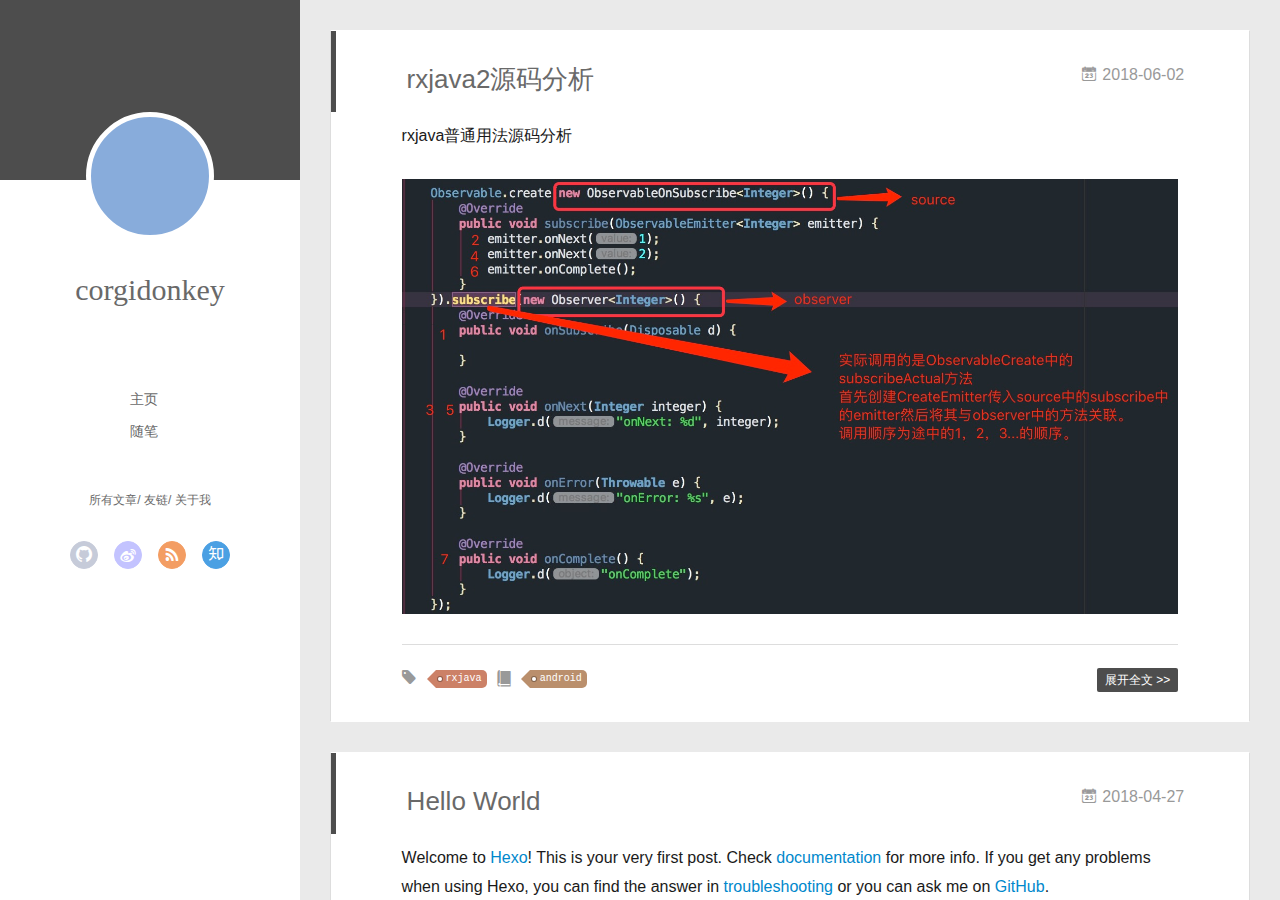
==== commit 5b1753c1: "Site updated: 2018-06-03 23:30:53" ====
--- a/index.html
+++ b/index.html
@@ -1,807 +1,558 @@
 <!DOCTYPE html>
-
-
-
-  
-
-
-<html class="theme-next mist use-motion" lang="">
+<html>
 <head>
-  <meta charset="UTF-8"/>
-<meta http-equiv="X-UA-Compatible" content="IE=edge" />
-<meta name="viewport" content="width=device-width, initial-scale=1, maximum-scale=1"/>
-<meta name="theme-color" content="#222">
-
-
-
-
-
-
-
-
-
-<meta http-equiv="Cache-Control" content="no-transform" />
-<meta http-equiv="Cache-Control" content="no-siteapp" />
-
-
-
-
-
-
-
-
-
-
-
-
-
-
-
-
-  
-  
-  <link href="/lib/fancybox/source/jquery.fancybox.css?v=2.1.5" rel="stylesheet" type="text/css" />
-
-
-
-
-
-
-
-<link href="/lib/font-awesome/css/font-awesome.min.css?v=4.6.2" rel="stylesheet" type="text/css" />
-
-<link href="/css/main.css?v=5.1.4" rel="stylesheet" type="text/css" />
-
-
-  <link rel="apple-touch-icon" sizes="180x180" href="/images/apple-touch-icon-next.png?v=5.1.4">
-
-
-  <link rel="icon" type="image/png" sizes="32x32" href="/images/favicon-32x32-next.png?v=5.1.4">
-
-
-  <link rel="icon" type="image/png" sizes="16x16" href="/images/favicon-16x16-next.png?v=5.1.4">
-
-
-  <link rel="mask-icon" href="/images/logo.svg?v=5.1.4" color="#222">
-
-
-
-
-
-  <meta name="keywords" content="Hexo, NexT" />
-
-
-
-
-
-
-
-
-
-
-<meta property="og:type" content="website">
+  <meta charset="utf-8">
+  
+  <meta name="renderer" content="webkit">
+  <meta http-equiv="X-UA-Compatible" content="IE=edge" >
+  <link rel="dns-prefetch" href="http://yoursite.com">
+  <title>corgidonkey</title>
+  <meta name="viewport" content="width=device-width, initial-scale=1, maximum-scale=1">
+  <meta property="og:type" content="website">
 <meta property="og:title" content="corgidonkey">
 <meta property="og:url" content="http://yoursite.com/index.html">
 <meta property="og:site_name" content="corgidonkey">
 <meta property="og:locale" content="default">
 <meta name="twitter:card" content="summary">
 <meta name="twitter:title" content="corgidonkey">
-
-
-
-<script type="text/javascript" id="hexo.configurations">
-  var NexT = window.NexT || {};
-  var CONFIG = {
-    root: '/',
-    scheme: 'Mist',
-    version: '5.1.4',
-    sidebar: {"position":"left","display":"post","offset":12,"b2t":false,"scrollpercent":false,"onmobile":false},
-    fancybox: true,
-    tabs: true,
-    motion: {"enable":true,"async":false,"transition":{"post_block":"fadeIn","post_header":"slideDownIn","post_body":"slideDownIn","coll_header":"slideLeftIn","sidebar":"slideUpIn"}},
-    duoshuo: {
-      userId: '0',
-      author: 'Author'
-    },
-    algolia: {
-      applicationID: '',
-      apiKey: '',
-      indexName: '',
-      hits: {"per_page":10},
-      labels: {"input_placeholder":"Search for Posts","hits_empty":"We didn't find any results for the search: ${query}","hits_stats":"${hits} results found in ${time} ms"}
+  
+    <link rel="alternative" href="/atom.xml" title="corgidonkey" type="application/atom+xml">
+  
+  
+    <link rel="icon" href="/favicon.png">
+  
+  <link rel="stylesheet" type="text/css" href="/./main.0cf68a.css">
+  <style type="text/css">
+  
+    #container.show {
+      background: linear-gradient(200deg,#a0cfe4,#e8c37e);
     }
-  };
+  </style>
+  
+
+  
+
+</head>
+
+<body>
+  <div id="container" q-class="show:isCtnShow">
+    <canvas id="anm-canvas" class="anm-canvas"></canvas>
+    <div class="left-col" q-class="show:isShow">
+      
+<div class="overlay" style="background: #4d4d4d"></div>
+<div class="intrude-less">
+	<header id="header" class="inner">
+		<a href="/" class="profilepic">
+			<img src="" class="js-avatar">
+		</a>
+		<hgroup>
+		  <h1 class="header-author"><a href="/">corgidonkey</a></h1>
+		</hgroup>
+		
+
+		<nav class="header-menu">
+			<ul>
+			
+				<li><a href="/">主页</a></li>
+	        
+				<li><a href="/tags/随笔/">随笔</a></li>
+	        
+			</ul>
+		</nav>
+		<nav class="header-smart-menu">
+    		
+    			
+    			<a q-on="click: openSlider(e, 'innerArchive')" href="javascript:void(0)">所有文章</a>
+    			
+            
+    			
+    			<a q-on="click: openSlider(e, 'friends')" href="javascript:void(0)">友链</a>
+    			
+            
+    			
+    			<a q-on="click: openSlider(e, 'aboutme')" href="javascript:void(0)">关于我</a>
+    			
+            
+		</nav>
+		<nav class="header-nav">
+			<div class="social">
+				
+					<a class="github" target="_blank" href="#" title="github"><i class="icon-github"></i></a>
+		        
+					<a class="weibo" target="_blank" href="#" title="weibo"><i class="icon-weibo"></i></a>
+		        
+					<a class="rss" target="_blank" href="#" title="rss"><i class="icon-rss"></i></a>
+		        
+					<a class="zhihu" target="_blank" href="#" title="zhihu"><i class="icon-zhihu"></i></a>
+		        
+			</div>
+		</nav>
+	</header>		
+</div>
+
+    </div>
+    <div class="mid-col" q-class="show:isShow,hide:isShow|isFalse">
+      
+<nav id="mobile-nav">
+  	<div class="overlay js-overlay" style="background: #4d4d4d"></div>
+	<div class="btnctn js-mobile-btnctn">
+  		<div class="slider-trigger list" q-on="click: openSlider(e)"><i class="icon icon-sort"></i></div>
+	</div>
+	<div class="intrude-less">
+		<header id="header" class="inner">
+			<div class="profilepic">
+				<img src="" class="js-avatar">
+			</div>
+			<hgroup>
+			  <h1 class="header-author js-header-author">corgidonkey</h1>
+			</hgroup>
+			
+			
+			
+				
+			
+				
+			
+			
+			
+			<nav class="header-nav">
+				<div class="social">
+					
+						<a class="github" target="_blank" href="#" title="github"><i class="icon-github"></i></a>
+			        
+						<a class="weibo" target="_blank" href="#" title="weibo"><i class="icon-weibo"></i></a>
+			        
+						<a class="rss" target="_blank" href="#" title="rss"><i class="icon-rss"></i></a>
+			        
+						<a class="zhihu" target="_blank" href="#" title="zhihu"><i class="icon-zhihu"></i></a>
+			        
+				</div>
+			</nav>
+
+			<nav class="header-menu js-header-menu">
+				<ul style="width: 50%">
+				
+				
+					<li style="width: 50%"><a href="/">主页</a></li>
+		        
+					<li style="width: 50%"><a href="/tags/随笔/">随笔</a></li>
+		        
+				</ul>
+			</nav>
+		</header>				
+	</div>
+	<div class="mobile-mask" style="display:none" q-show="isShow"></div>
+</nav>
+
+      <div id="wrapper" class="body-wrap">
+        <div class="menu-l">
+          <div class="canvas-wrap">
+            <canvas data-colors="#eaeaea" data-sectionHeight="100" data-contentId="js-content" id="myCanvas1" class="anm-canvas"></canvas>
+          </div>
+          <div id="js-content" class="content-ll">
+            
+  
+    <article id="post-rxjava2源码分析" class="article article-type-post  article-index" itemscope itemprop="blogPost">
+  <div class="article-inner">
+    
+      <header class="article-header">
+        
+  
+    <h1 itemprop="name">
+      <a class="article-title" href="/2018/06/02/rxjava2源码分析/">rxjava2源码分析</a>
+    </h1>
+  
+
+        
+        <a href="/2018/06/02/rxjava2源码分析/" class="archive-article-date">
+  	<time datetime="2018-06-02T09:39:20.000Z" itemprop="datePublished"><i class="icon-calendar icon"></i>2018-06-02</time>
+</a>
+        
+      </header>
+    
+    <div class="article-entry" itemprop="articleBody">
+      
+        <p>rxjava普通用法源码分析</p>
+<p><img src="/img/rxjava-create.png" alt="image"></p>
+
+      
+
+      
+    </div>
+    <div class="article-info article-info-index">
+      
+      
+	<div class="article-tag tagcloud">
+		<i class="icon-price-tags icon"></i>
+		<ul class="article-tag-list">
+			 
+        		<li class="article-tag-list-item">
+        			<a href="javascript:void(0)" class="js-tag article-tag-list-link color2">rxjava</a>
+        		</li>
+      		
+		</ul>
+	</div>
+
+      
+	<div class="article-category tagcloud">
+		<i class="icon-book icon"></i>
+		<ul class="article-tag-list">
+			 
+        		<li class="article-tag-list-item">
+        			<a href="/categories/android//" class="article-tag-list-link color3">android</a>
+        		</li>
+      		
+		</ul>
+	</div>
+
+
+      
+        <p class="article-more-link">
+          <a class="article-more-a" href="/2018/06/02/rxjava2源码分析/">展开全文 >></a>
+        </p>
+      
+
+      
+      <div class="clearfix"></div>
+    </div>
+  </div>
+</article>
+
+<aside class="wrap-side-operation">
+    <div class="mod-side-operation">
+        
+        <div class="jump-container" id="js-jump-container" style="display:none;">
+            <a href="javascript:void(0)" class="mod-side-operation__jump-to-top">
+                <i class="icon-font icon-back"></i>
+            </a>
+            <div id="js-jump-plan-container" class="jump-plan-container" style="top: -11px;">
+                <i class="icon-font icon-plane jump-plane"></i>
+            </div>
+        </div>
+        
+        
+    </div>
+</aside>
+
+
+
+
+  
+    <article id="post-hello-world" class="article article-type-post  article-index" itemscope itemprop="blogPost">
+  <div class="article-inner">
+    
+      <header class="article-header">
+        
+  
+    <h1 itemprop="name">
+      <a class="article-title" href="/2018/04/27/hello-world/">Hello World</a>
+    </h1>
+  
+
+        
+        <a href="/2018/04/27/hello-world/" class="archive-article-date">
+  	<time datetime="2018-04-27T13:58:33.000Z" itemprop="datePublished"><i class="icon-calendar icon"></i>2018-04-27</time>
+</a>
+        
+      </header>
+    
+    <div class="article-entry" itemprop="articleBody">
+      
+        <p>Welcome to <a href="https://hexo.io/" target="_blank" rel="noopener">Hexo</a>! This is your very first post. Check <a href="https://hexo.io/docs/" target="_blank" rel="noopener">documentation</a> for more info. If you get any problems when using Hexo, you can find the answer in <a href="https://hexo.io/docs/troubleshooting.html" target="_blank" rel="noopener">troubleshooting</a> or you can ask me on <a href="https://github.com/hexojs/hexo/issues" target="_blank" rel="noopener">GitHub</a>.<br>
+        
+          <a class="article-more-a" href="/2018/04/27/hello-world/#more">more >></a>
+        
+      
+
+      
+    </div>
+    <div class="article-info article-info-index">
+      
+      
+      
+
+      
+        <p class="article-more-link">
+          <a class="article-more-a" href="/2018/04/27/hello-world/">展开全文 >></a>
+        </p>
+      
+
+      
+      <div class="clearfix"></div>
+    </div>
+  </div>
+</article>
+
+<aside class="wrap-side-operation">
+    <div class="mod-side-operation">
+        
+        <div class="jump-container" id="js-jump-container" style="display:none;">
+            <a href="javascript:void(0)" class="mod-side-operation__jump-to-top">
+                <i class="icon-font icon-back"></i>
+            </a>
+            <div id="js-jump-plan-container" class="jump-plan-container" style="top: -11px;">
+                <i class="icon-font icon-plane jump-plane"></i>
+            </div>
+        </div>
+        
+        
+    </div>
+</aside>
+
+
+
+
+  
+  
+
+
+          </div>
+        </div>
+      </div>
+      <footer id="footer">
+  <div class="outer">
+    <div id="footer-info">
+    	<div class="footer-left">
+    		&copy; 2018 corgidonkey
+    	</div>
+      	<div class="footer-right">
+      		<a href="http://hexo.io/" target="_blank">Hexo</a>  Theme <a href="https://github.com/litten/hexo-theme-yilia" target="_blank">Yilia</a> by Litten
+      	</div>
+    </div>
+  </div>
+</footer>
+    </div>
+    <script>
+	var yiliaConfig = {
+		mathjax: false,
+		isHome: true,
+		isPost: false,
+		isArchive: false,
+		isTag: false,
+		isCategory: false,
+		open_in_new: false,
+		toc_hide_index: true,
+		root: "/",
+		innerArchive: true,
+		showTags: false
+	}
 </script>
 
-
-
-  <link rel="canonical" href="http://yoursite.com/"/>
-
-
-
-
-
-  <title>corgidonkey</title>
-  
-
-
-
-
-
-
-
-
-</head>
-
-<body itemscope itemtype="http://schema.org/WebPage" lang="default">
-
-  
-  
-    
-  
-
-  <div class="container sidebar-position-left 
-  page-home">
-    <div class="headband"></div>
-
-    <header id="header" class="header" itemscope itemtype="http://schema.org/WPHeader">
-      <div class="header-inner"><div class="site-brand-wrapper">
-  <div class="site-meta ">
-    
-
-    <div class="custom-logo-site-title">
-      <a href="/"  class="brand" rel="start">
-        <span class="logo-line-before"><i></i></span>
-        <span class="site-title">corgidonkey</span>
-        <span class="logo-line-after"><i></i></span>
-      </a>
-    </div>
-      
-        <p class="site-subtitle"></p>
-      
+<script>!function(t){function n(e){if(r[e])return r[e].exports;var i=r[e]={exports:{},id:e,loaded:!1};return t[e].call(i.exports,i,i.exports,n),i.loaded=!0,i.exports}var r={};n.m=t,n.c=r,n.p="./",n(0)}([function(t,n,r){r(195),t.exports=r(191)},function(t,n,r){var e=r(3),i=r(52),o=r(27),u=r(28),c=r(53),f="prototype",a=function(t,n,r){var s,l,h,v,p=t&a.F,d=t&a.G,y=t&a.S,g=t&a.P,b=t&a.B,m=d?e:y?e[n]||(e[n]={}):(e[n]||{})[f],x=d?i:i[n]||(i[n]={}),w=x[f]||(x[f]={});d&&(r=n);for(s in r)l=!p&&m&&void 0!==m[s],h=(l?m:r)[s],v=b&&l?c(h,e):g&&"function"==typeof h?c(Function.call,h):h,m&&u(m,s,h,t&a.U),x[s]!=h&&o(x,s,v),g&&w[s]!=h&&(w[s]=h)};e.core=i,a.F=1,a.G=2,a.S=4,a.P=8,a.B=16,a.W=32,a.U=64,a.R=128,t.exports=a},function(t,n,r){var e=r(6);t.exports=function(t){if(!e(t))throw TypeError(t+" is not an object!");return t}},function(t,n){var r=t.exports="undefined"!=typeof window&&window.Math==Math?window:"undefined"!=typeof self&&self.Math==Math?self:Function("return this")();"number"==typeof __g&&(__g=r)},function(t,n){t.exports=function(t){try{return!!t()}catch(t){return!0}}},function(t,n){var r=t.exports="undefined"!=typeof window&&window.Math==Math?window:"undefined"!=typeof self&&self.Math==Math?self:Function("return this")();"number"==typeof __g&&(__g=r)},function(t,n){t.exports=function(t){return"object"==typeof t?null!==t:"function"==typeof t}},function(t,n,r){var e=r(126)("wks"),i=r(76),o=r(3).Symbol,u="function"==typeof o;(t.exports=function(t){return e[t]||(e[t]=u&&o[t]||(u?o:i)("Symbol."+t))}).store=e},function(t,n){var r={}.hasOwnProperty;t.exports=function(t,n){return r.call(t,n)}},function(t,n,r){var e=r(94),i=r(33);t.exports=function(t){return e(i(t))}},function(t,n,r){t.exports=!r(4)(function(){return 7!=Object.defineProperty({},"a",{get:function(){return 7}}).a})},function(t,n,r){var e=r(2),i=r(167),o=r(50),u=Object.defineProperty;n.f=r(10)?Object.defineProperty:function(t,n,r){if(e(t),n=o(n,!0),e(r),i)try{return u(t,n,r)}catch(t){}if("get"in r||"set"in r)throw TypeError("Accessors not supported!");return"value"in r&&(t[n]=r.value),t}},function(t,n,r){t.exports=!r(18)(function(){return 7!=Object.defineProperty({},"a",{get:function(){return 7}}).a})},function(t,n,r){var e=r(14),i=r(22);t.exports=r(12)?function(t,n,r){return e.f(t,n,i(1,r))}:function(t,n,r){return t[n]=r,t}},function(t,n,r){var e=r(20),i=r(58),o=r(42),u=Object.defineProperty;n.f=r(12)?Object.defineProperty:function(t,n,r){if(e(t),n=o(n,!0),e(r),i)try{return u(t,n,r)}catch(t){}if("get"in r||"set"in r)throw TypeError("Accessors not supported!");return"value"in r&&(t[n]=r.value),t}},function(t,n,r){var e=r(40)("wks"),i=r(23),o=r(5).Symbol,u="function"==typeof o;(t.exports=function(t){return e[t]||(e[t]=u&&o[t]||(u?o:i)("Symbol."+t))}).store=e},function(t,n,r){var e=r(67),i=Math.min;t.exports=function(t){return t>0?i(e(t),9007199254740991):0}},function(t,n,r){var e=r(46);t.exports=function(t){return Object(e(t))}},function(t,n){t.exports=function(t){try{return!!t()}catch(t){return!0}}},function(t,n,r){var e=r(63),i=r(34);t.exports=Object.keys||function(t){return e(t,i)}},function(t,n,r){var e=r(21);t.exports=function(t){if(!e(t))throw TypeError(t+" is not an object!");return t}},function(t,n){t.exports=function(t){return"object"==typeof t?null!==t:"function"==typeof t}},function(t,n){t.exports=function(t,n){return{enumerable:!(1&t),configurable:!(2&t),writable:!(4&t),value:n}}},function(t,n){var r=0,e=Math.random();t.exports=function(t){return"Symbol(".concat(void 0===t?"":t,")_",(++r+e).toString(36))}},function(t,n){var r={}.hasOwnProperty;t.exports=function(t,n){return r.call(t,n)}},function(t,n){var r=t.exports={version:"2.4.0"};"number"==typeof __e&&(__e=r)},function(t,n){t.exports=function(t){if("function"!=typeof t)throw TypeError(t+" is not a function!");return t}},function(t,n,r){var e=r(11),i=r(66);t.exports=r(10)?function(t,n,r){return e.f(t,n,i(1,r))}:function(t,n,r){return t[n]=r,t}},function(t,n,r){var e=r(3),i=r(27),o=r(24),u=r(76)("src"),c="toString",f=Function[c],a=(""+f).split(c);r(52).inspectSource=function(t){return f.call(t)},(t.exports=function(t,n,r,c){var f="function"==typeof r;f&&(o(r,"name")||i(r,"name",n)),t[n]!==r&&(f&&(o(r,u)||i(r,u,t[n]?""+t[n]:a.join(String(n)))),t===e?t[n]=r:c?t[n]?t[n]=r:i(t,n,r):(delete t[n],i(t,n,r)))})(Function.prototype,c,function(){return"function"==typeof this&&this[u]||f.call(this)})},function(t,n,r){var e=r(1),i=r(4),o=r(46),u=function(t,n,r,e){var i=String(o(t)),u="<"+n;return""!==r&&(u+=" "+r+'="'+String(e).replace(/"/g,"&quot;")+'"'),u+">"+i+"</"+n+">"};t.exports=function(t,n){var r={};r[t]=n(u),e(e.P+e.F*i(function(){var n=""[t]('"');return n!==n.toLowerCase()||n.split('"').length>3}),"String",r)}},function(t,n,r){var e=r(115),i=r(46);t.exports=function(t){return e(i(t))}},function(t,n,r){var e=r(116),i=r(66),o=r(30),u=r(50),c=r(24),f=r(167),a=Object.getOwnPropertyDescriptor;n.f=r(10)?a:function(t,n){if(t=o(t),n=u(n,!0),f)try{return a(t,n)}catch(t){}if(c(t,n))return i(!e.f.call(t,n),t[n])}},function(t,n,r){var e=r(24),i=r(17),o=r(145)("IE_PROTO"),u=Object.prototype;t.exports=Object.getPrototypeOf||function(t){return t=i(t),e(t,o)?t[o]:"function"==typeof t.constructor&&t instanceof t.constructor?t.constructor.prototype:t instanceof Object?u:null}},function(t,n){t.exports=function(t){if(void 0==t)throw TypeError("Can't call method on  "+t);return t}},function(t,n){t.exports="constructor,hasOwnProperty,isPrototypeOf,propertyIsEnumerable,toLocaleString,toString,valueOf".split(",")},function(t,n){t.exports={}},function(t,n){t.exports=!0},function(t,n){n.f={}.propertyIsEnumerable},function(t,n,r){var e=r(14).f,i=r(8),o=r(15)("toStringTag");t.exports=function(t,n,r){t&&!i(t=r?t:t.prototype,o)&&e(t,o,{configurable:!0,value:n})}},function(t,n,r){var e=r(40)("keys"),i=r(23);t.exports=function(t){return e[t]||(e[t]=i(t))}},function(t,n,r){var e=r(5),i="__core-js_shared__",o=e[i]||(e[i]={});t.exports=function(t){return o[t]||(o[t]={})}},function(t,n){var r=Math.ceil,e=Math.floor;t.exports=function(t){return isNaN(t=+t)?0:(t>0?e:r)(t)}},function(t,n,r){var e=r(21);t.exports=function(t,n){if(!e(t))return t;var r,i;if(n&&"function"==typeof(r=t.toString)&&!e(i=r.call(t)))return i;if("function"==typeof(r=t.valueOf)&&!e(i=r.call(t)))return i;if(!n&&"function"==typeof(r=t.toString)&&!e(i=r.call(t)))return i;throw TypeError("Can't convert object to primitive value")}},function(t,n,r){var e=r(5),i=r(25),o=r(36),u=r(44),c=r(14).f;t.exports=function(t){var n=i.Symbol||(i.Symbol=o?{}:e.Symbol||{});"_"==t.charAt(0)||t in n||c(n,t,{value:u.f(t)})}},function(t,n,r){n.f=r(15)},function(t,n){var r={}.toString;t.exports=function(t){return r.call(t).slice(8,-1)}},function(t,n){t.exports=function(t){if(void 0==t)throw TypeError("Can't call method on  "+t);return t}},function(t,n,r){var e=r(4);t.exports=function(t,n){return!!t&&e(function(){n?t.call(null,function(){},1):t.call(null)})}},function(t,n,r){var e=r(53),i=r(115),o=r(17),u=r(16),c=r(203);t.exports=function(t,n){var r=1==t,f=2==t,a=3==t,s=4==t,l=6==t,h=5==t||l,v=n||c;return function(n,c,p){for(var d,y,g=o(n),b=i(g),m=e(c,p,3),x=u(b.length),w=0,S=r?v(n,x):f?v(n,0):void 0;x>w;w++)if((h||w in b)&&(d=b[w],y=m(d,w,g),t))if(r)S[w]=y;else if(y)switch(t){case 3:return!0;case 5:return d;case 6:return w;case 2:S.push(d)}else if(s)return!1;return l?-1:a||s?s:S}}},function(t,n,r){var e=r(1),i=r(52),o=r(4);t.exports=function(t,n){var r=(i.Object||{})[t]||Object[t],u={};u[t]=n(r),e(e.S+e.F*o(function(){r(1)}),"Object",u)}},function(t,n,r){var e=r(6);t.exports=function(t,n){if(!e(t))return t;var r,i;if(n&&"function"==typeof(r=t.toString)&&!e(i=r.call(t)))return i;if("function"==typeof(r=t.valueOf)&&!e(i=r.call(t)))return i;if(!n&&"function"==typeof(r=t.toString)&&!e(i=r.call(t)))return i;throw TypeError("Can't convert object to primitive value")}},function(t,n,r){var e=r(5),i=r(25),o=r(91),u=r(13),c="prototype",f=function(t,n,r){var a,s,l,h=t&f.F,v=t&f.G,p=t&f.S,d=t&f.P,y=t&f.B,g=t&f.W,b=v?i:i[n]||(i[n]={}),m=b[c],x=v?e:p?e[n]:(e[n]||{})[c];v&&(r=n);for(a in r)(s=!h&&x&&void 0!==x[a])&&a in b||(l=s?x[a]:r[a],b[a]=v&&"function"!=typeof x[a]?r[a]:y&&s?o(l,e):g&&x[a]==l?function(t){var n=function(n,r,e){if(this instanceof t){switch(arguments.length){case 0:return new t;case 1:return new t(n);case 2:return new t(n,r)}return new t(n,r,e)}return t.apply(this,arguments)};return n[c]=t[c],n}(l):d&&"function"==typeof l?o(Function.call,l):l,d&&((b.virtual||(b.virtual={}))[a]=l,t&f.R&&m&&!m[a]&&u(m,a,l)))};f.F=1,f.G=2,f.S=4,f.P=8,f.B=16,f.W=32,f.U=64,f.R=128,t.exports=f},function(t,n){var r=t.exports={version:"2.4.0"};"number"==typeof __e&&(__e=r)},function(t,n,r){var e=r(26);t.exports=function(t,n,r){if(e(t),void 0===n)return t;switch(r){case 1:return function(r){return t.call(n,r)};case 2:return function(r,e){return t.call(n,r,e)};case 3:return function(r,e,i){return t.call(n,r,e,i)}}return function(){return t.apply(n,arguments)}}},function(t,n,r){var e=r(183),i=r(1),o=r(126)("metadata"),u=o.store||(o.store=new(r(186))),c=function(t,n,r){var i=u.get(t);if(!i){if(!r)return;u.set(t,i=new e)}var o=i.get(n);if(!o){if(!r)return;i.set(n,o=new e)}return o},f=function(t,n,r){var e=c(n,r,!1);return void 0!==e&&e.has(t)},a=function(t,n,r){var e=c(n,r,!1);return void 0===e?void 0:e.get(t)},s=function(t,n,r,e){c(r,e,!0).set(t,n)},l=function(t,n){var r=c(t,n,!1),e=[];return r&&r.forEach(function(t,n){e.push(n)}),e},h=function(t){return void 0===t||"symbol"==typeof t?t:String(t)},v=function(t){i(i.S,"Reflect",t)};t.exports={store:u,map:c,has:f,get:a,set:s,keys:l,key:h,exp:v}},function(t,n,r){"use strict";if(r(10)){var e=r(69),i=r(3),o=r(4),u=r(1),c=r(127),f=r(152),a=r(53),s=r(68),l=r(66),h=r(27),v=r(73),p=r(67),d=r(16),y=r(75),g=r(50),b=r(24),m=r(180),x=r(114),w=r(6),S=r(17),_=r(137),O=r(70),E=r(32),P=r(71).f,j=r(154),F=r(76),M=r(7),A=r(48),N=r(117),T=r(146),I=r(155),k=r(80),L=r(123),R=r(74),C=r(130),D=r(160),U=r(11),W=r(31),G=U.f,B=W.f,V=i.RangeError,z=i.TypeError,q=i.Uint8Array,K="ArrayBuffer",J="Shared"+K,Y="BYTES_PER_ELEMENT",H="prototype",$=Array[H],X=f.ArrayBuffer,Q=f.DataView,Z=A(0),tt=A(2),nt=A(3),rt=A(4),et=A(5),it=A(6),ot=N(!0),ut=N(!1),ct=I.values,ft=I.keys,at=I.entries,st=$.lastIndexOf,lt=$.reduce,ht=$.reduceRight,vt=$.join,pt=$.sort,dt=$.slice,yt=$.toString,gt=$.toLocaleString,bt=M("iterator"),mt=M("toStringTag"),xt=F("typed_constructor"),wt=F("def_constructor"),St=c.CONSTR,_t=c.TYPED,Ot=c.VIEW,Et="Wrong length!",Pt=A(1,function(t,n){return Tt(T(t,t[wt]),n)}),jt=o(function(){return 1===new q(new Uint16Array([1]).buffer)[0]}),Ft=!!q&&!!q[H].set&&o(function(){new q(1).set({})}),Mt=function(t,n){if(void 0===t)throw z(Et);var r=+t,e=d(t);if(n&&!m(r,e))throw V(Et);return e},At=function(t,n){var r=p(t);if(r<0||r%n)throw V("Wrong offset!");return r},Nt=function(t){if(w(t)&&_t in t)return t;throw z(t+" is not a typed array!")},Tt=function(t,n){if(!(w(t)&&xt in t))throw z("It is not a typed array constructor!");return new t(n)},It=function(t,n){return kt(T(t,t[wt]),n)},kt=function(t,n){for(var r=0,e=n.length,i=Tt(t,e);e>r;)i[r]=n[r++];return i},Lt=function(t,n,r){G(t,n,{get:function(){return this._d[r]}})},Rt=function(t){var n,r,e,i,o,u,c=S(t),f=arguments.length,s=f>1?arguments[1]:void 0,l=void 0!==s,h=j(c);if(void 0!=h&&!_(h)){for(u=h.call(c),e=[],n=0;!(o=u.next()).done;n++)e.push(o.value);c=e}for(l&&f>2&&(s=a(s,arguments[2],2)),n=0,r=d(c.length),i=Tt(this,r);r>n;n++)i[n]=l?s(c[n],n):c[n];return i},Ct=function(){for(var t=0,n=arguments.length,r=Tt(this,n);n>t;)r[t]=arguments[t++];return r},Dt=!!q&&o(function(){gt.call(new q(1))}),Ut=function(){return gt.apply(Dt?dt.call(Nt(this)):Nt(this),arguments)},Wt={copyWithin:function(t,n){return D.call(Nt(this),t,n,arguments.length>2?arguments[2]:void 0)},every:function(t){return rt(Nt(this),t,arguments.length>1?arguments[1]:void 0)},fill:function(t){return C.apply(Nt(this),arguments)},filter:function(t){return It(this,tt(Nt(this),t,arguments.length>1?arguments[1]:void 0))},find:function(t){return et(Nt(this),t,arguments.length>1?arguments[1]:void 0)},findIndex:function(t){return it(Nt(this),t,arguments.length>1?arguments[1]:void 0)},forEach:function(t){Z(Nt(this),t,arguments.length>1?arguments[1]:void 0)},indexOf:function(t){return ut(Nt(this),t,arguments.length>1?arguments[1]:void 0)},includes:function(t){return ot(Nt(this),t,arguments.length>1?arguments[1]:void 0)},join:function(t){return vt.apply(Nt(this),arguments)},lastIndexOf:function(t){return st.apply(Nt(this),arguments)},map:function(t){return Pt(Nt(this),t,arguments.length>1?arguments[1]:void 0)},reduce:function(t){return lt.apply(Nt(this),arguments)},reduceRight:function(t){return ht.apply(Nt(this),arguments)},reverse:function(){for(var t,n=this,r=Nt(n).length,e=Math.floor(r/2),i=0;i<e;)t=n[i],n[i++]=n[--r],n[r]=t;return n},some:function(t){return nt(Nt(this),t,arguments.length>1?arguments[1]:void 0)},sort:function(t){return pt.call(Nt(this),t)},subarray:function(t,n){var r=Nt(this),e=r.length,i=y(t,e);return new(T(r,r[wt]))(r.buffer,r.byteOffset+i*r.BYTES_PER_ELEMENT,d((void 0===n?e:y(n,e))-i))}},Gt=function(t,n){return It(this,dt.call(Nt(this),t,n))},Bt=function(t){Nt(this);var n=At(arguments[1],1),r=this.length,e=S(t),i=d(e.length),o=0;if(i+n>r)throw V(Et);for(;o<i;)this[n+o]=e[o++]},Vt={entries:function(){return at.call(Nt(this))},keys:function(){return ft.call(Nt(this))},values:function(){return ct.call(Nt(this))}},zt=function(t,n){return w(t)&&t[_t]&&"symbol"!=typeof n&&n in t&&String(+n)==String(n)},qt=function(t,n){return zt(t,n=g(n,!0))?l(2,t[n]):B(t,n)},Kt=function(t,n,r){return!(zt(t,n=g(n,!0))&&w(r)&&b(r,"value"))||b(r,"get")||b(r,"set")||r.configurable||b(r,"writable")&&!r.writable||b(r,"enumerable")&&!r.enumerable?G(t,n,r):(t[n]=r.value,t)};St||(W.f=qt,U.f=Kt),u(u.S+u.F*!St,"Object",{getOwnPropertyDescriptor:qt,defineProperty:Kt}),o(function(){yt.call({})})&&(yt=gt=function(){return vt.call(this)});var Jt=v({},Wt);v(Jt,Vt),h(Jt,bt,Vt.values),v(Jt,{slice:Gt,set:Bt,constructor:function(){},toString:yt,toLocaleString:Ut}),Lt(Jt,"buffer","b"),Lt(Jt,"byteOffset","o"),Lt(Jt,"byteLength","l"),Lt(Jt,"length","e"),G(Jt,mt,{get:function(){return this[_t]}}),t.exports=function(t,n,r,f){f=!!f;var a=t+(f?"Clamped":"")+"Array",l="Uint8Array"!=a,v="get"+t,p="set"+t,y=i[a],g=y||{},b=y&&E(y),m=!y||!c.ABV,S={},_=y&&y[H],j=function(t,r){var e=t._d;return e.v[v](r*n+e.o,jt)},F=function(t,r,e){var i=t._d;f&&(e=(e=Math.round(e))<0?0:e>255?255:255&e),i.v[p](r*n+i.o,e,jt)},M=function(t,n){G(t,n,{get:function(){return j(this,n)},set:function(t){return F(this,n,t)},enumerable:!0})};m?(y=r(function(t,r,e,i){s(t,y,a,"_d");var o,u,c,f,l=0,v=0;if(w(r)){if(!(r instanceof X||(f=x(r))==K||f==J))return _t in r?kt(y,r):Rt.call(y,r);o=r,v=At(e,n);var p=r.byteLength;if(void 0===i){if(p%n)throw V(Et);if((u=p-v)<0)throw V(Et)}else if((u=d(i)*n)+v>p)throw V(Et);c=u/n}else c=Mt(r,!0),u=c*n,o=new X(u);for(h(t,"_d",{b:o,o:v,l:u,e:c,v:new Q(o)});l<c;)M(t,l++)}),_=y[H]=O(Jt),h(_,"constructor",y)):L(function(t){new y(null),new y(t)},!0)||(y=r(function(t,r,e,i){s(t,y,a);var o;return w(r)?r instanceof X||(o=x(r))==K||o==J?void 0!==i?new g(r,At(e,n),i):void 0!==e?new g(r,At(e,n)):new g(r):_t in r?kt(y,r):Rt.call(y,r):new g(Mt(r,l))}),Z(b!==Function.prototype?P(g).concat(P(b)):P(g),function(t){t in y||h(y,t,g[t])}),y[H]=_,e||(_.constructor=y));var A=_[bt],N=!!A&&("values"==A.name||void 0==A.name),T=Vt.values;h(y,xt,!0),h(_,_t,a),h(_,Ot,!0),h(_,wt,y),(f?new y(1)[mt]==a:mt in _)||G(_,mt,{get:function(){return a}}),S[a]=y,u(u.G+u.W+u.F*(y!=g),S),u(u.S,a,{BYTES_PER_ELEMENT:n,from:Rt,of:Ct}),Y in _||h(_,Y,n),u(u.P,a,Wt),R(a),u(u.P+u.F*Ft,a,{set:Bt}),u(u.P+u.F*!N,a,Vt),u(u.P+u.F*(_.toString!=yt),a,{toString:yt}),u(u.P+u.F*o(function(){new y(1).slice()}),a,{slice:Gt}),u(u.P+u.F*(o(function(){return[1,2].toLocaleString()!=new y([1,2]).toLocaleString()})||!o(function(){_.toLocaleString.call([1,2])})),a,{toLocaleString:Ut}),k[a]=N?A:T,e||N||h(_,bt,T)}}else t.exports=function(){}},function(t,n){var r={}.toString;t.exports=function(t){return r.call(t).slice(8,-1)}},function(t,n,r){var e=r(21),i=r(5).document,o=e(i)&&e(i.createElement);t.exports=function(t){return o?i.createElement(t):{}}},function(t,n,r){t.exports=!r(12)&&!r(18)(function(){return 7!=Object.defineProperty(r(57)("div"),"a",{get:function(){return 7}}).a})},function(t,n,r){"use strict";var e=r(36),i=r(51),o=r(64),u=r(13),c=r(8),f=r(35),a=r(96),s=r(38),l=r(103),h=r(15)("iterator"),v=!([].keys&&"next"in[].keys()),p="keys",d="values",y=function(){return this};t.exports=function(t,n,r,g,b,m,x){a(r,n,g);var w,S,_,O=function(t){if(!v&&t in F)return F[t];switch(t){case p:case d:return function(){return new r(this,t)}}return function(){return new r(this,t)}},E=n+" Iterator",P=b==d,j=!1,F=t.prototype,M=F[h]||F["@@iterator"]||b&&F[b],A=M||O(b),N=b?P?O("entries"):A:void 0,T="Array"==n?F.entries||M:M;if(T&&(_=l(T.call(new t)))!==Object.prototype&&(s(_,E,!0),e||c(_,h)||u(_,h,y)),P&&M&&M.name!==d&&(j=!0,A=function(){return M.call(this)}),e&&!x||!v&&!j&&F[h]||u(F,h,A),f[n]=A,f[E]=y,b)if(w={values:P?A:O(d),keys:m?A:O(p),entries:N},x)for(S in w)S in F||o(F,S,w[S]);else i(i.P+i.F*(v||j),n,w);return w}},function(t,n,r){var e=r(20),i=r(100),o=r(34),u=r(39)("IE_PROTO"),c=function(){},f="prototype",a=function(){var t,n=r(57)("iframe"),e=o.length;for(n.style.display="none",r(93).appendChild(n),n.src="javascript:",t=n.contentWindow.document,t.open(),t.write("<script>document.F=Object<\/script>"),t.close(),a=t.F;e--;)delete a[f][o[e]];return a()};t.exports=Object.create||function(t,n){var r;return null!==t?(c[f]=e(t),r=new c,c[f]=null,r[u]=t):r=a(),void 0===n?r:i(r,n)}},function(t,n,r){var e=r(63),i=r(34).concat("length","prototype");n.f=Object.getOwnPropertyNames||function(t){return e(t,i)}},function(t,n){n.f=Object.getOwnPropertySymbols},function(t,n,r){var e=r(8),i=r(9),o=r(90)(!1),u=r(39)("IE_PROTO");t.exports=function(t,n){var r,c=i(t),f=0,a=[];for(r in c)r!=u&&e(c,r)&&a.push(r);for(;n.length>f;)e(c,r=n[f++])&&(~o(a,r)||a.push(r));return a}},function(t,n,r){t.exports=r(13)},function(t,n,r){var e=r(76)("meta"),i=r(6),o=r(24),u=r(11).f,c=0,f=Object.isExtensible||function(){return!0},a=!r(4)(function(){return f(Object.preventExtensions({}))}),s=function(t){u(t,e,{value:{i:"O"+ ++c,w:{}}})},l=function(t,n){if(!i(t))return"symbol"==typeof t?t:("string"==typeof t?"S":"P")+t;if(!o(t,e)){if(!f(t))return"F";if(!n)return"E";s(t)}return t[e].i},h=function(t,n){if(!o(t,e)){if(!f(t))return!0;if(!n)return!1;s(t)}return t[e].w},v=function(t){return a&&p.NEED&&f(t)&&!o(t,e)&&s(t),t},p=t.exports={KEY:e,NEED:!1,fastKey:l,getWeak:h,onFreeze:v}},function(t,n){t.exports=function(t,n){return{enumerable:!(1&t),configurable:!(2&t),writable:!(4&t),value:n}}},function(t,n){var r=Math.ceil,e=Math.floor;t.exports=function(t){return isNaN(t=+t)?0:(t>0?e:r)(t)}},function(t,n){t.exports=function(t,n,r,e){if(!(t instanceof n)||void 0!==e&&e in t)throw TypeError(r+": incorrect invocation!");return t}},function(t,n){t.exports=!1},function(t,n,r){var e=r(2),i=r(173),o=r(133),u=r(145)("IE_PROTO"),c=function(){},f="prototype",a=function(){var t,n=r(132)("iframe"),e=o.length;for(n.style.display="none",r(135).appendChild(n),n.src="javascript:",t=n.contentWindow.document,t.open(),t.write("<script>document.F=Object<\/script>"),t.close(),a=t.F;e--;)delete a[f][o[e]];return a()};t.exports=Object.create||function(t,n){var r;return null!==t?(c[f]=e(t),r=new c,c[f]=null,r[u]=t):r=a(),void 0===n?r:i(r,n)}},function(t,n,r){var e=r(175),i=r(133).concat("length","prototype");n.f=Object.getOwnPropertyNames||function(t){return e(t,i)}},function(t,n,r){var e=r(175),i=r(133);t.exports=Object.keys||function(t){return e(t,i)}},function(t,n,r){var e=r(28);t.exports=function(t,n,r){for(var i in n)e(t,i,n[i],r);return t}},function(t,n,r){"use strict";var e=r(3),i=r(11),o=r(10),u=r(7)("species");t.exports=function(t){var n=e[t];o&&n&&!n[u]&&i.f(n,u,{configurable:!0,get:function(){return this}})}},function(t,n,r){var e=r(67),i=Math.max,o=Math.min;t.exports=function(t,n){return t=e(t),t<0?i(t+n,0):o(t,n)}},function(t,n){var r=0,e=Math.random();t.exports=function(t){return"Symbol(".concat(void 0===t?"":t,")_",(++r+e).toString(36))}},function(t,n,r){var e=r(33);t.exports=function(t){return Object(e(t))}},function(t,n,r){var e=r(7)("unscopables"),i=Array.prototype;void 0==i[e]&&r(27)(i,e,{}),t.exports=function(t){i[e][t]=!0}},function(t,n,r){var e=r(53),i=r(169),o=r(137),u=r(2),c=r(16),f=r(154),a={},s={},n=t.exports=function(t,n,r,l,h){var v,p,d,y,g=h?function(){return t}:f(t),b=e(r,l,n?2:1),m=0;if("function"!=typeof g)throw TypeError(t+" is not iterable!");if(o(g)){for(v=c(t.length);v>m;m++)if((y=n?b(u(p=t[m])[0],p[1]):b(t[m]))===a||y===s)return y}else for(d=g.call(t);!(p=d.next()).done;)if((y=i(d,b,p.value,n))===a||y===s)return y};n.BREAK=a,n.RETURN=s},function(t,n){t.exports={}},function(t,n,r){var e=r(11).f,i=r(24),o=r(7)("toStringTag");t.exports=function(t,n,r){t&&!i(t=r?t:t.prototype,o)&&e(t,o,{configurable:!0,value:n})}},function(t,n,r){var e=r(1),i=r(46),o=r(4),u=r(150),c="["+u+"]",f="​+",a=RegExp("^"+c+c+"*"),s=RegExp(c+c+"*$"),l=function(t,n,r){var i={},c=o(function(){return!!u[t]()||f[t]()!=f}),a=i[t]=c?n(h):u[t];r&&(i[r]=a),e(e.P+e.F*c,"String",i)},h=l.trim=function(t,n){return t=String(i(t)),1&n&&(t=t.replace(a,"")),2&n&&(t=t.replace(s,"")),t};t.exports=l},function(t,n,r){t.exports={default:r(86),__esModule:!0}},function(t,n,r){t.exports={default:r(87),__esModule:!0}},function(t,n,r){"use strict";function e(t){return t&&t.__esModule?t:{default:t}}n.__esModule=!0;var i=r(84),o=e(i),u=r(83),c=e(u),f="function"==typeof c.default&&"symbol"==typeof o.default?function(t){return typeof t}:function(t){return t&&"function"==typeof c.default&&t.constructor===c.default&&t!==c.default.prototype?"symbol":typeof t};n.default="function"==typeof c.default&&"symbol"===f(o.default)?function(t){return void 0===t?"undefined":f(t)}:function(t){return t&&"function"==typeof c.default&&t.constructor===c.default&&t!==c.default.prototype?"symbol":void 0===t?"undefined":f(t)}},function(t,n,r){r(110),r(108),r(111),r(112),t.exports=r(25).Symbol},function(t,n,r){r(109),r(113),t.exports=r(44).f("iterator")},function(t,n){t.exports=function(t){if("function"!=typeof t)throw TypeError(t+" is not a function!");return t}},function(t,n){t.exports=function(){}},function(t,n,r){var e=r(9),i=r(106),o=r(105);t.exports=function(t){return function(n,r,u){var c,f=e(n),a=i(f.length),s=o(u,a);if(t&&r!=r){for(;a>s;)if((c=f[s++])!=c)return!0}else for(;a>s;s++)if((t||s in f)&&f[s]===r)return t||s||0;return!t&&-1}}},function(t,n,r){var e=r(88);t.exports=function(t,n,r){if(e(t),void 0===n)return t;switch(r){case 1:return function(r){return t.call(n,r)};case 2:return function(r,e){return t.call(n,r,e)};case 3:return function(r,e,i){return t.call(n,r,e,i)}}return function(){return t.apply(n,arguments)}}},function(t,n,r){var e=r(19),i=r(62),o=r(37);t.exports=function(t){var n=e(t),r=i.f;if(r)for(var u,c=r(t),f=o.f,a=0;c.length>a;)f.call(t,u=c[a++])&&n.push(u);return n}},function(t,n,r){t.exports=r(5).document&&document.documentElement},function(t,n,r){var e=r(56);t.exports=Object("z").propertyIsEnumerable(0)?Object:function(t){return"String"==e(t)?t.split(""):Object(t)}},function(t,n,r){var e=r(56);t.exports=Array.isArray||function(t){return"Array"==e(t)}},function(t,n,r){"use strict";var e=r(60),i=r(22),o=r(38),u={};r(13)(u,r(15)("iterator"),function(){return this}),t.exports=function(t,n,r){t.prototype=e(u,{next:i(1,r)}),o(t,n+" Iterator")}},function(t,n){t.exports=function(t,n){return{value:n,done:!!t}}},function(t,n,r){var e=r(19),i=r(9);t.exports=function(t,n){for(var r,o=i(t),u=e(o),c=u.length,f=0;c>f;)if(o[r=u[f++]]===n)return r}},function(t,n,r){var e=r(23)("meta"),i=r(21),o=r(8),u=r(14).f,c=0,f=Object.isExtensible||function(){return!0},a=!r(18)(function(){return f(Object.preventExtensions({}))}),s=function(t){u(t,e,{value:{i:"O"+ ++c,w:{}}})},l=function(t,n){if(!i(t))return"symbol"==typeof t?t:("string"==typeof t?"S":"P")+t;if(!o(t,e)){if(!f(t))return"F";if(!n)return"E";s(t)}return t[e].i},h=function(t,n){if(!o(t,e)){if(!f(t))return!0;if(!n)return!1;s(t)}return t[e].w},v=function(t){return a&&p.NEED&&f(t)&&!o(t,e)&&s(t),t},p=t.exports={KEY:e,NEED:!1,fastKey:l,getWeak:h,onFreeze:v}},function(t,n,r){var e=r(14),i=r(20),o=r(19);t.exports=r(12)?Object.defineProperties:function(t,n){i(t);for(var r,u=o(n),c=u.length,f=0;c>f;)e.f(t,r=u[f++],n[r]);return t}},function(t,n,r){var e=r(37),i=r(22),o=r(9),u=r(42),c=r(8),f=r(58),a=Object.getOwnPropertyDescriptor;n.f=r(12)?a:function(t,n){if(t=o(t),n=u(n,!0),f)try{return a(t,n)}catch(t){}if(c(t,n))return i(!e.f.call(t,n),t[n])}},function(t,n,r){var e=r(9),i=r(61).f,o={}.toString,u="object"==typeof window&&window&&Object.getOwnPropertyNames?Object.getOwnPropertyNames(window):[],c=function(t){try{return i(t)}catch(t){return u.slice()}};t.exports.f=function(t){return u&&"[object Window]"==o.call(t)?c(t):i(e(t))}},function(t,n,r){var e=r(8),i=r(77),o=r(39)("IE_PROTO"),u=Object.prototype;t.exports=Object.getPrototypeOf||function(t){return t=i(t),e(t,o)?t[o]:"function"==typeof t.constructor&&t instanceof t.constructor?t.constructor.prototype:t instanceof Object?u:null}},function(t,n,r){var e=r(41),i=r(33);t.exports=function(t){return function(n,r){var o,u,c=String(i(n)),f=e(r),a=c.length;return f<0||f>=a?t?"":void 0:(o=c.charCodeAt(f),o<55296||o>56319||f+1===a||(u=c.charCodeAt(f+1))<56320||u>57343?t?c.charAt(f):o:t?c.slice(f,f+2):u-56320+(o-55296<<10)+65536)}}},function(t,n,r){var e=r(41),i=Math.max,o=Math.min;t.exports=function(t,n){return t=e(t),t<0?i(t+n,0):o(t,n)}},function(t,n,r){var e=r(41),i=Math.min;t.exports=function(t){return t>0?i(e(t),9007199254740991):0}},function(t,n,r){"use strict";var e=r(89),i=r(97),o=r(35),u=r(9);t.exports=r(59)(Array,"Array",function(t,n){this._t=u(t),this._i=0,this._k=n},function(){var t=this._t,n=this._k,r=this._i++;return!t||r>=t.length?(this._t=void 0,i(1)):"keys"==n?i(0,r):"values"==n?i(0,t[r]):i(0,[r,t[r]])},"values"),o.Arguments=o.Array,e("keys"),e("values"),e("entries")},function(t,n){},function(t,n,r){"use strict";var e=r(104)(!0);r(59)(String,"String",function(t){this._t=String(t),this._i=0},function(){var t,n=this._t,r=this._i;return r>=n.length?{value:void 0,done:!0}:(t=e(n,r),this._i+=t.length,{value:t,done:!1})})},function(t,n,r){"use strict";var e=r(5),i=r(8),o=r(12),u=r(51),c=r(64),f=r(99).KEY,a=r(18),s=r(40),l=r(38),h=r(23),v=r(15),p=r(44),d=r(43),y=r(98),g=r(92),b=r(95),m=r(20),x=r(9),w=r(42),S=r(22),_=r(60),O=r(102),E=r(101),P=r(14),j=r(19),F=E.f,M=P.f,A=O.f,N=e.Symbol,T=e.JSON,I=T&&T.stringify,k="prototype",L=v("_hidden"),R=v("toPrimitive"),C={}.propertyIsEnumerable,D=s("symbol-registry"),U=s("symbols"),W=s("op-symbols"),G=Object[k],B="function"==typeof N,V=e.QObject,z=!V||!V[k]||!V[k].findChild,q=o&&a(function(){return 7!=_(M({},"a",{get:function(){return M(this,"a",{value:7}).a}})).a})?function(t,n,r){var e=F(G,n);e&&delete G[n],M(t,n,r),e&&t!==G&&M(G,n,e)}:M,K=function(t){var n=U[t]=_(N[k]);return n._k=t,n},J=B&&"symbol"==typeof N.iterator?function(t){return"symbol"==typeof t}:function(t){return t instanceof N},Y=function(t,n,r){return t===G&&Y(W,n,r),m(t),n=w(n,!0),m(r),i(U,n)?(r.enumerable?(i(t,L)&&t[L][n]&&(t[L][n]=!1),r=_(r,{enumerable:S(0,!1)})):(i(t,L)||M(t,L,S(1,{})),t[L][n]=!0),q(t,n,r)):M(t,n,r)},H=function(t,n){m(t);for(var r,e=g(n=x(n)),i=0,o=e.length;o>i;)Y(t,r=e[i++],n[r]);return t},$=function(t,n){return void 0===n?_(t):H(_(t),n)},X=function(t){var n=C.call(this,t=w(t,!0));return!(this===G&&i(U,t)&&!i(W,t))&&(!(n||!i(this,t)||!i(U,t)||i(this,L)&&this[L][t])||n)},Q=function(t,n){if(t=x(t),n=w(n,!0),t!==G||!i(U,n)||i(W,n)){var r=F(t,n);return!r||!i(U,n)||i(t,L)&&t[L][n]||(r.enumerable=!0),r}},Z=function(t){for(var n,r=A(x(t)),e=[],o=0;r.length>o;)i(U,n=r[o++])||n==L||n==f||e.push(n);return e},tt=function(t){for(var n,r=t===G,e=A(r?W:x(t)),o=[],u=0;e.length>u;)!i(U,n=e[u++])||r&&!i(G,n)||o.push(U[n]);return o};B||(N=function(){if(this instanceof N)throw TypeError("Symbol is not a constructor!");var t=h(arguments.length>0?arguments[0]:void 0),n=function(r){this===G&&n.call(W,r),i(this,L)&&i(this[L],t)&&(this[L][t]=!1),q(this,t,S(1,r))};return o&&z&&q(G,t,{configurable:!0,set:n}),K(t)},c(N[k],"toString",function(){return this._k}),E.f=Q,P.f=Y,r(61).f=O.f=Z,r(37).f=X,r(62).f=tt,o&&!r(36)&&c(G,"propertyIsEnumerable",X,!0),p.f=function(t){return K(v(t))}),u(u.G+u.W+u.F*!B,{Symbol:N});for(var nt="hasInstance,isConcatSpreadable,iterator,match,replace,search,species,split,toPrimitive,toStringTag,unscopables".split(","),rt=0;nt.length>rt;)v(nt[rt++]);for(var nt=j(v.store),rt=0;nt.length>rt;)d(nt[rt++]);u(u.S+u.F*!B,"Symbol",{for:function(t){return i(D,t+="")?D[t]:D[t]=N(t)},keyFor:function(t){if(J(t))return y(D,t);throw TypeError(t+" is not a symbol!")},useSetter:function(){z=!0},useSimple:function(){z=!1}}),u(u.S+u.F*!B,"Object",{create:$,defineProperty:Y,defineProperties:H,getOwnPropertyDescriptor:Q,getOwnPropertyNames:Z,getOwnPropertySymbols:tt}),T&&u(u.S+u.F*(!B||a(function(){var t=N();return"[null]"!=I([t])||"{}"!=I({a:t})||"{}"!=I(Object(t))})),"JSON",{stringify:function(t){if(void 0!==t&&!J(t)){for(var n,r,e=[t],i=1;arguments.length>i;)e.push(arguments[i++]);return n=e[1],"function"==typeof n&&(r=n),!r&&b(n)||(n=function(t,n){if(r&&(n=r.call(this,t,n)),!J(n))return n}),e[1]=n,I.apply(T,e)}}}),N[k][R]||r(13)(N[k],R,N[k].valueOf),l(N,"Symbol"),l(Math,"Math",!0),l(e.JSON,"JSON",!0)},function(t,n,r){r(43)("asyncIterator")},function(t,n,r){r(43)("observable")},function(t,n,r){r(107);for(var e=r(5),i=r(13),o=r(35),u=r(15)("toStringTag"),c=["NodeList","DOMTokenList","MediaList","StyleSheetList","CSSRuleList"],f=0;f<5;f++){var a=c[f],s=e[a],l=s&&s.prototype;l&&!l[u]&&i(l,u,a),o[a]=o.Array}},function(t,n,r){var e=r(45),i=r(7)("toStringTag"),o="Arguments"==e(function(){return arguments}()),u=function(t,n){try{return t[n]}catch(t){}};t.exports=function(t){var n,r,c;return void 0===t?"Undefined":null===t?"Null":"string"==typeof(r=u(n=Object(t),i))?r:o?e(n):"Object"==(c=e(n))&&"function"==typeof n.callee?"Arguments":c}},function(t,n,r){var e=r(45);t.exports=Object("z").propertyIsEnumerable(0)?Object:function(t){return"String"==e(t)?t.split(""):Object(t)}},function(t,n){n.f={}.propertyIsEnumerable},function(t,n,r){var e=r(30),i=r(16),o=r(75);t.exports=function(t){return function(n,r,u){var c,f=e(n),a=i(f.length),s=o(u,a);if(t&&r!=r){for(;a>s;)if((c=f[s++])!=c)return!0}else for(;a>s;s++)if((t||s in f)&&f[s]===r)return t||s||0;return!t&&-1}}},function(t,n,r){"use strict";var e=r(3),i=r(1),o=r(28),u=r(73),c=r(65),f=r(79),a=r(68),s=r(6),l=r(4),h=r(123),v=r(81),p=r(136);t.exports=function(t,n,r,d,y,g){var b=e[t],m=b,x=y?"set":"add",w=m&&m.prototype,S={},_=function(t){var n=w[t];o(w,t,"delete"==t?function(t){return!(g&&!s(t))&&n.call(this,0===t?0:t)}:"has"==t?function(t){return!(g&&!s(t))&&n.call(this,0===t?0:t)}:"get"==t?function(t){return g&&!s(t)?void 0:n.call(this,0===t?0:t)}:"add"==t?function(t){return n.call(this,0===t?0:t),this}:function(t,r){return n.call(this,0===t?0:t,r),this})};if("function"==typeof m&&(g||w.forEach&&!l(function(){(new m).entries().next()}))){var O=new m,E=O[x](g?{}:-0,1)!=O,P=l(function(){O.has(1)}),j=h(function(t){new m(t)}),F=!g&&l(function(){for(var t=new m,n=5;n--;)t[x](n,n);return!t.has(-0)});j||(m=n(function(n,r){a(n,m,t);var e=p(new b,n,m);return void 0!=r&&f(r,y,e[x],e),e}),m.prototype=w,w.constructor=m),(P||F)&&(_("delete"),_("has"),y&&_("get")),(F||E)&&_(x),g&&w.clear&&delete w.clear}else m=d.getConstructor(n,t,y,x),u(m.prototype,r),c.NEED=!0;return v(m,t),S[t]=m,i(i.G+i.W+i.F*(m!=b),S),g||d.setStrong(m,t,y),m}},function(t,n,r){"use strict";var e=r(27),i=r(28),o=r(4),u=r(46),c=r(7);t.exports=function(t,n,r){var f=c(t),a=r(u,f,""[t]),s=a[0],l=a[1];o(function(){var n={};return n[f]=function(){return 7},7!=""[t](n)})&&(i(String.prototype,t,s),e(RegExp.prototype,f,2==n?function(t,n){return l.call(t,this,n)}:function(t){return l.call(t,this)}))}
+},function(t,n,r){"use strict";var e=r(2);t.exports=function(){var t=e(this),n="";return t.global&&(n+="g"),t.ignoreCase&&(n+="i"),t.multiline&&(n+="m"),t.unicode&&(n+="u"),t.sticky&&(n+="y"),n}},function(t,n){t.exports=function(t,n,r){var e=void 0===r;switch(n.length){case 0:return e?t():t.call(r);case 1:return e?t(n[0]):t.call(r,n[0]);case 2:return e?t(n[0],n[1]):t.call(r,n[0],n[1]);case 3:return e?t(n[0],n[1],n[2]):t.call(r,n[0],n[1],n[2]);case 4:return e?t(n[0],n[1],n[2],n[3]):t.call(r,n[0],n[1],n[2],n[3])}return t.apply(r,n)}},function(t,n,r){var e=r(6),i=r(45),o=r(7)("match");t.exports=function(t){var n;return e(t)&&(void 0!==(n=t[o])?!!n:"RegExp"==i(t))}},function(t,n,r){var e=r(7)("iterator"),i=!1;try{var o=[7][e]();o.return=function(){i=!0},Array.from(o,function(){throw 2})}catch(t){}t.exports=function(t,n){if(!n&&!i)return!1;var r=!1;try{var o=[7],u=o[e]();u.next=function(){return{done:r=!0}},o[e]=function(){return u},t(o)}catch(t){}return r}},function(t,n,r){t.exports=r(69)||!r(4)(function(){var t=Math.random();__defineSetter__.call(null,t,function(){}),delete r(3)[t]})},function(t,n){n.f=Object.getOwnPropertySymbols},function(t,n,r){var e=r(3),i="__core-js_shared__",o=e[i]||(e[i]={});t.exports=function(t){return o[t]||(o[t]={})}},function(t,n,r){for(var e,i=r(3),o=r(27),u=r(76),c=u("typed_array"),f=u("view"),a=!(!i.ArrayBuffer||!i.DataView),s=a,l=0,h="Int8Array,Uint8Array,Uint8ClampedArray,Int16Array,Uint16Array,Int32Array,Uint32Array,Float32Array,Float64Array".split(",");l<9;)(e=i[h[l++]])?(o(e.prototype,c,!0),o(e.prototype,f,!0)):s=!1;t.exports={ABV:a,CONSTR:s,TYPED:c,VIEW:f}},function(t,n){"use strict";var r={versions:function(){var t=window.navigator.userAgent;return{trident:t.indexOf("Trident")>-1,presto:t.indexOf("Presto")>-1,webKit:t.indexOf("AppleWebKit")>-1,gecko:t.indexOf("Gecko")>-1&&-1==t.indexOf("KHTML"),mobile:!!t.match(/AppleWebKit.*Mobile.*/),ios:!!t.match(/\(i[^;]+;( U;)? CPU.+Mac OS X/),android:t.indexOf("Android")>-1||t.indexOf("Linux")>-1,iPhone:t.indexOf("iPhone")>-1||t.indexOf("Mac")>-1,iPad:t.indexOf("iPad")>-1,webApp:-1==t.indexOf("Safari"),weixin:-1==t.indexOf("MicroMessenger")}}()};t.exports=r},function(t,n,r){"use strict";var e=r(85),i=function(t){return t&&t.__esModule?t:{default:t}}(e),o=function(){function t(t,n,e){return n||e?String.fromCharCode(n||e):r[t]||t}function n(t){return e[t]}var r={"&quot;":'"',"&lt;":"<","&gt;":">","&amp;":"&","&nbsp;":" "},e={};for(var u in r)e[r[u]]=u;return r["&apos;"]="'",e["'"]="&#39;",{encode:function(t){return t?(""+t).replace(/['<> "&]/g,n).replace(/\r?\n/g,"<br/>").replace(/\s/g,"&nbsp;"):""},decode:function(n){return n?(""+n).replace(/<br\s*\/?>/gi,"\n").replace(/&quot;|&lt;|&gt;|&amp;|&nbsp;|&apos;|&#(\d+);|&#(\d+)/g,t).replace(/\u00a0/g," "):""},encodeBase16:function(t){if(!t)return t;t+="";for(var n=[],r=0,e=t.length;e>r;r++)n.push(t.charCodeAt(r).toString(16).toUpperCase());return n.join("")},encodeBase16forJSON:function(t){if(!t)return t;t=t.replace(/[\u4E00-\u9FBF]/gi,function(t){return escape(t).replace("%u","\\u")});for(var n=[],r=0,e=t.length;e>r;r++)n.push(t.charCodeAt(r).toString(16).toUpperCase());return n.join("")},decodeBase16:function(t){if(!t)return t;t+="";for(var n=[],r=0,e=t.length;e>r;r+=2)n.push(String.fromCharCode("0x"+t.slice(r,r+2)));return n.join("")},encodeObject:function(t){if(t instanceof Array)for(var n=0,r=t.length;r>n;n++)t[n]=o.encodeObject(t[n]);else if("object"==(void 0===t?"undefined":(0,i.default)(t)))for(var e in t)t[e]=o.encodeObject(t[e]);else if("string"==typeof t)return o.encode(t);return t},loadScript:function(t){var n=document.createElement("script");document.getElementsByTagName("body")[0].appendChild(n),n.setAttribute("src",t)},addLoadEvent:function(t){var n=window.onload;"function"!=typeof window.onload?window.onload=t:window.onload=function(){n(),t()}}}}();t.exports=o},function(t,n,r){"use strict";var e=r(17),i=r(75),o=r(16);t.exports=function(t){for(var n=e(this),r=o(n.length),u=arguments.length,c=i(u>1?arguments[1]:void 0,r),f=u>2?arguments[2]:void 0,a=void 0===f?r:i(f,r);a>c;)n[c++]=t;return n}},function(t,n,r){"use strict";var e=r(11),i=r(66);t.exports=function(t,n,r){n in t?e.f(t,n,i(0,r)):t[n]=r}},function(t,n,r){var e=r(6),i=r(3).document,o=e(i)&&e(i.createElement);t.exports=function(t){return o?i.createElement(t):{}}},function(t,n){t.exports="constructor,hasOwnProperty,isPrototypeOf,propertyIsEnumerable,toLocaleString,toString,valueOf".split(",")},function(t,n,r){var e=r(7)("match");t.exports=function(t){var n=/./;try{"/./"[t](n)}catch(r){try{return n[e]=!1,!"/./"[t](n)}catch(t){}}return!0}},function(t,n,r){t.exports=r(3).document&&document.documentElement},function(t,n,r){var e=r(6),i=r(144).set;t.exports=function(t,n,r){var o,u=n.constructor;return u!==r&&"function"==typeof u&&(o=u.prototype)!==r.prototype&&e(o)&&i&&i(t,o),t}},function(t,n,r){var e=r(80),i=r(7)("iterator"),o=Array.prototype;t.exports=function(t){return void 0!==t&&(e.Array===t||o[i]===t)}},function(t,n,r){var e=r(45);t.exports=Array.isArray||function(t){return"Array"==e(t)}},function(t,n,r){"use strict";var e=r(70),i=r(66),o=r(81),u={};r(27)(u,r(7)("iterator"),function(){return this}),t.exports=function(t,n,r){t.prototype=e(u,{next:i(1,r)}),o(t,n+" Iterator")}},function(t,n,r){"use strict";var e=r(69),i=r(1),o=r(28),u=r(27),c=r(24),f=r(80),a=r(139),s=r(81),l=r(32),h=r(7)("iterator"),v=!([].keys&&"next"in[].keys()),p="keys",d="values",y=function(){return this};t.exports=function(t,n,r,g,b,m,x){a(r,n,g);var w,S,_,O=function(t){if(!v&&t in F)return F[t];switch(t){case p:case d:return function(){return new r(this,t)}}return function(){return new r(this,t)}},E=n+" Iterator",P=b==d,j=!1,F=t.prototype,M=F[h]||F["@@iterator"]||b&&F[b],A=M||O(b),N=b?P?O("entries"):A:void 0,T="Array"==n?F.entries||M:M;if(T&&(_=l(T.call(new t)))!==Object.prototype&&(s(_,E,!0),e||c(_,h)||u(_,h,y)),P&&M&&M.name!==d&&(j=!0,A=function(){return M.call(this)}),e&&!x||!v&&!j&&F[h]||u(F,h,A),f[n]=A,f[E]=y,b)if(w={values:P?A:O(d),keys:m?A:O(p),entries:N},x)for(S in w)S in F||o(F,S,w[S]);else i(i.P+i.F*(v||j),n,w);return w}},function(t,n){var r=Math.expm1;t.exports=!r||r(10)>22025.465794806718||r(10)<22025.465794806718||-2e-17!=r(-2e-17)?function(t){return 0==(t=+t)?t:t>-1e-6&&t<1e-6?t+t*t/2:Math.exp(t)-1}:r},function(t,n){t.exports=Math.sign||function(t){return 0==(t=+t)||t!=t?t:t<0?-1:1}},function(t,n,r){var e=r(3),i=r(151).set,o=e.MutationObserver||e.WebKitMutationObserver,u=e.process,c=e.Promise,f="process"==r(45)(u);t.exports=function(){var t,n,r,a=function(){var e,i;for(f&&(e=u.domain)&&e.exit();t;){i=t.fn,t=t.next;try{i()}catch(e){throw t?r():n=void 0,e}}n=void 0,e&&e.enter()};if(f)r=function(){u.nextTick(a)};else if(o){var s=!0,l=document.createTextNode("");new o(a).observe(l,{characterData:!0}),r=function(){l.data=s=!s}}else if(c&&c.resolve){var h=c.resolve();r=function(){h.then(a)}}else r=function(){i.call(e,a)};return function(e){var i={fn:e,next:void 0};n&&(n.next=i),t||(t=i,r()),n=i}}},function(t,n,r){var e=r(6),i=r(2),o=function(t,n){if(i(t),!e(n)&&null!==n)throw TypeError(n+": can't set as prototype!")};t.exports={set:Object.setPrototypeOf||("__proto__"in{}?function(t,n,e){try{e=r(53)(Function.call,r(31).f(Object.prototype,"__proto__").set,2),e(t,[]),n=!(t instanceof Array)}catch(t){n=!0}return function(t,r){return o(t,r),n?t.__proto__=r:e(t,r),t}}({},!1):void 0),check:o}},function(t,n,r){var e=r(126)("keys"),i=r(76);t.exports=function(t){return e[t]||(e[t]=i(t))}},function(t,n,r){var e=r(2),i=r(26),o=r(7)("species");t.exports=function(t,n){var r,u=e(t).constructor;return void 0===u||void 0==(r=e(u)[o])?n:i(r)}},function(t,n,r){var e=r(67),i=r(46);t.exports=function(t){return function(n,r){var o,u,c=String(i(n)),f=e(r),a=c.length;return f<0||f>=a?t?"":void 0:(o=c.charCodeAt(f),o<55296||o>56319||f+1===a||(u=c.charCodeAt(f+1))<56320||u>57343?t?c.charAt(f):o:t?c.slice(f,f+2):u-56320+(o-55296<<10)+65536)}}},function(t,n,r){var e=r(122),i=r(46);t.exports=function(t,n,r){if(e(n))throw TypeError("String#"+r+" doesn't accept regex!");return String(i(t))}},function(t,n,r){"use strict";var e=r(67),i=r(46);t.exports=function(t){var n=String(i(this)),r="",o=e(t);if(o<0||o==1/0)throw RangeError("Count can't be negative");for(;o>0;(o>>>=1)&&(n+=n))1&o&&(r+=n);return r}},function(t,n){t.exports="\t\n\v\f\r   ᠎             　\u2028\u2029\ufeff"},function(t,n,r){var e,i,o,u=r(53),c=r(121),f=r(135),a=r(132),s=r(3),l=s.process,h=s.setImmediate,v=s.clearImmediate,p=s.MessageChannel,d=0,y={},g="onreadystatechange",b=function(){var t=+this;if(y.hasOwnProperty(t)){var n=y[t];delete y[t],n()}},m=function(t){b.call(t.data)};h&&v||(h=function(t){for(var n=[],r=1;arguments.length>r;)n.push(arguments[r++]);return y[++d]=function(){c("function"==typeof t?t:Function(t),n)},e(d),d},v=function(t){delete y[t]},"process"==r(45)(l)?e=function(t){l.nextTick(u(b,t,1))}:p?(i=new p,o=i.port2,i.port1.onmessage=m,e=u(o.postMessage,o,1)):s.addEventListener&&"function"==typeof postMessage&&!s.importScripts?(e=function(t){s.postMessage(t+"","*")},s.addEventListener("message",m,!1)):e=g in a("script")?function(t){f.appendChild(a("script"))[g]=function(){f.removeChild(this),b.call(t)}}:function(t){setTimeout(u(b,t,1),0)}),t.exports={set:h,clear:v}},function(t,n,r){"use strict";var e=r(3),i=r(10),o=r(69),u=r(127),c=r(27),f=r(73),a=r(4),s=r(68),l=r(67),h=r(16),v=r(71).f,p=r(11).f,d=r(130),y=r(81),g="ArrayBuffer",b="DataView",m="prototype",x="Wrong length!",w="Wrong index!",S=e[g],_=e[b],O=e.Math,E=e.RangeError,P=e.Infinity,j=S,F=O.abs,M=O.pow,A=O.floor,N=O.log,T=O.LN2,I="buffer",k="byteLength",L="byteOffset",R=i?"_b":I,C=i?"_l":k,D=i?"_o":L,U=function(t,n,r){var e,i,o,u=Array(r),c=8*r-n-1,f=(1<<c)-1,a=f>>1,s=23===n?M(2,-24)-M(2,-77):0,l=0,h=t<0||0===t&&1/t<0?1:0;for(t=F(t),t!=t||t===P?(i=t!=t?1:0,e=f):(e=A(N(t)/T),t*(o=M(2,-e))<1&&(e--,o*=2),t+=e+a>=1?s/o:s*M(2,1-a),t*o>=2&&(e++,o/=2),e+a>=f?(i=0,e=f):e+a>=1?(i=(t*o-1)*M(2,n),e+=a):(i=t*M(2,a-1)*M(2,n),e=0));n>=8;u[l++]=255&i,i/=256,n-=8);for(e=e<<n|i,c+=n;c>0;u[l++]=255&e,e/=256,c-=8);return u[--l]|=128*h,u},W=function(t,n,r){var e,i=8*r-n-1,o=(1<<i)-1,u=o>>1,c=i-7,f=r-1,a=t[f--],s=127&a;for(a>>=7;c>0;s=256*s+t[f],f--,c-=8);for(e=s&(1<<-c)-1,s>>=-c,c+=n;c>0;e=256*e+t[f],f--,c-=8);if(0===s)s=1-u;else{if(s===o)return e?NaN:a?-P:P;e+=M(2,n),s-=u}return(a?-1:1)*e*M(2,s-n)},G=function(t){return t[3]<<24|t[2]<<16|t[1]<<8|t[0]},B=function(t){return[255&t]},V=function(t){return[255&t,t>>8&255]},z=function(t){return[255&t,t>>8&255,t>>16&255,t>>24&255]},q=function(t){return U(t,52,8)},K=function(t){return U(t,23,4)},J=function(t,n,r){p(t[m],n,{get:function(){return this[r]}})},Y=function(t,n,r,e){var i=+r,o=l(i);if(i!=o||o<0||o+n>t[C])throw E(w);var u=t[R]._b,c=o+t[D],f=u.slice(c,c+n);return e?f:f.reverse()},H=function(t,n,r,e,i,o){var u=+r,c=l(u);if(u!=c||c<0||c+n>t[C])throw E(w);for(var f=t[R]._b,a=c+t[D],s=e(+i),h=0;h<n;h++)f[a+h]=s[o?h:n-h-1]},$=function(t,n){s(t,S,g);var r=+n,e=h(r);if(r!=e)throw E(x);return e};if(u.ABV){if(!a(function(){new S})||!a(function(){new S(.5)})){S=function(t){return new j($(this,t))};for(var X,Q=S[m]=j[m],Z=v(j),tt=0;Z.length>tt;)(X=Z[tt++])in S||c(S,X,j[X]);o||(Q.constructor=S)}var nt=new _(new S(2)),rt=_[m].setInt8;nt.setInt8(0,2147483648),nt.setInt8(1,2147483649),!nt.getInt8(0)&&nt.getInt8(1)||f(_[m],{setInt8:function(t,n){rt.call(this,t,n<<24>>24)},setUint8:function(t,n){rt.call(this,t,n<<24>>24)}},!0)}else S=function(t){var n=$(this,t);this._b=d.call(Array(n),0),this[C]=n},_=function(t,n,r){s(this,_,b),s(t,S,b);var e=t[C],i=l(n);if(i<0||i>e)throw E("Wrong offset!");if(r=void 0===r?e-i:h(r),i+r>e)throw E(x);this[R]=t,this[D]=i,this[C]=r},i&&(J(S,k,"_l"),J(_,I,"_b"),J(_,k,"_l"),J(_,L,"_o")),f(_[m],{getInt8:function(t){return Y(this,1,t)[0]<<24>>24},getUint8:function(t){return Y(this,1,t)[0]},getInt16:function(t){var n=Y(this,2,t,arguments[1]);return(n[1]<<8|n[0])<<16>>16},getUint16:function(t){var n=Y(this,2,t,arguments[1]);return n[1]<<8|n[0]},getInt32:function(t){return G(Y(this,4,t,arguments[1]))},getUint32:function(t){return G(Y(this,4,t,arguments[1]))>>>0},getFloat32:function(t){return W(Y(this,4,t,arguments[1]),23,4)},getFloat64:function(t){return W(Y(this,8,t,arguments[1]),52,8)},setInt8:function(t,n){H(this,1,t,B,n)},setUint8:function(t,n){H(this,1,t,B,n)},setInt16:function(t,n){H(this,2,t,V,n,arguments[2])},setUint16:function(t,n){H(this,2,t,V,n,arguments[2])},setInt32:function(t,n){H(this,4,t,z,n,arguments[2])},setUint32:function(t,n){H(this,4,t,z,n,arguments[2])},setFloat32:function(t,n){H(this,4,t,K,n,arguments[2])},setFloat64:function(t,n){H(this,8,t,q,n,arguments[2])}});y(S,g),y(_,b),c(_[m],u.VIEW,!0),n[g]=S,n[b]=_},function(t,n,r){var e=r(3),i=r(52),o=r(69),u=r(182),c=r(11).f;t.exports=function(t){var n=i.Symbol||(i.Symbol=o?{}:e.Symbol||{});"_"==t.charAt(0)||t in n||c(n,t,{value:u.f(t)})}},function(t,n,r){var e=r(114),i=r(7)("iterator"),o=r(80);t.exports=r(52).getIteratorMethod=function(t){if(void 0!=t)return t[i]||t["@@iterator"]||o[e(t)]}},function(t,n,r){"use strict";var e=r(78),i=r(170),o=r(80),u=r(30);t.exports=r(140)(Array,"Array",function(t,n){this._t=u(t),this._i=0,this._k=n},function(){var t=this._t,n=this._k,r=this._i++;return!t||r>=t.length?(this._t=void 0,i(1)):"keys"==n?i(0,r):"values"==n?i(0,t[r]):i(0,[r,t[r]])},"values"),o.Arguments=o.Array,e("keys"),e("values"),e("entries")},function(t,n){function r(t,n){t.classList?t.classList.add(n):t.className+=" "+n}t.exports=r},function(t,n){function r(t,n){if(t.classList)t.classList.remove(n);else{var r=new RegExp("(^|\\b)"+n.split(" ").join("|")+"(\\b|$)","gi");t.className=t.className.replace(r," ")}}t.exports=r},function(t,n){function r(){throw new Error("setTimeout has not been defined")}function e(){throw new Error("clearTimeout has not been defined")}function i(t){if(s===setTimeout)return setTimeout(t,0);if((s===r||!s)&&setTimeout)return s=setTimeout,setTimeout(t,0);try{return s(t,0)}catch(n){try{return s.call(null,t,0)}catch(n){return s.call(this,t,0)}}}function o(t){if(l===clearTimeout)return clearTimeout(t);if((l===e||!l)&&clearTimeout)return l=clearTimeout,clearTimeout(t);try{return l(t)}catch(n){try{return l.call(null,t)}catch(n){return l.call(this,t)}}}function u(){d&&v&&(d=!1,v.length?p=v.concat(p):y=-1,p.length&&c())}function c(){if(!d){var t=i(u);d=!0;for(var n=p.length;n;){for(v=p,p=[];++y<n;)v&&v[y].run();y=-1,n=p.length}v=null,d=!1,o(t)}}function f(t,n){this.fun=t,this.array=n}function a(){}var s,l,h=t.exports={};!function(){try{s="function"==typeof setTimeout?setTimeout:r}catch(t){s=r}try{l="function"==typeof clearTimeout?clearTimeout:e}catch(t){l=e}}();var v,p=[],d=!1,y=-1;h.nextTick=function(t){var n=new Array(arguments.length-1);if(arguments.length>1)for(var r=1;r<arguments.length;r++)n[r-1]=arguments[r];p.push(new f(t,n)),1!==p.length||d||i(c)},f.prototype.run=function(){this.fun.apply(null,this.array)},h.title="browser",h.browser=!0,h.env={},h.argv=[],h.version="",h.versions={},h.on=a,h.addListener=a,h.once=a,h.off=a,h.removeListener=a,h.removeAllListeners=a,h.emit=a,h.prependListener=a,h.prependOnceListener=a,h.listeners=function(t){return[]},h.binding=function(t){throw new Error("process.binding is not supported")},h.cwd=function(){return"/"},h.chdir=function(t){throw new Error("process.chdir is not supported")},h.umask=function(){return 0}},function(t,n,r){var e=r(45);t.exports=function(t,n){if("number"!=typeof t&&"Number"!=e(t))throw TypeError(n);return+t}},function(t,n,r){"use strict";var e=r(17),i=r(75),o=r(16);t.exports=[].copyWithin||function(t,n){var r=e(this),u=o(r.length),c=i(t,u),f=i(n,u),a=arguments.length>2?arguments[2]:void 0,s=Math.min((void 0===a?u:i(a,u))-f,u-c),l=1;for(f<c&&c<f+s&&(l=-1,f+=s-1,c+=s-1);s-- >0;)f in r?r[c]=r[f]:delete r[c],c+=l,f+=l;return r}},function(t,n,r){var e=r(79);t.exports=function(t,n){var r=[];return e(t,!1,r.push,r,n),r}},function(t,n,r){var e=r(26),i=r(17),o=r(115),u=r(16);t.exports=function(t,n,r,c,f){e(n);var a=i(t),s=o(a),l=u(a.length),h=f?l-1:0,v=f?-1:1;if(r<2)for(;;){if(h in s){c=s[h],h+=v;break}if(h+=v,f?h<0:l<=h)throw TypeError("Reduce of empty array with no initial value")}for(;f?h>=0:l>h;h+=v)h in s&&(c=n(c,s[h],h,a));return c}},function(t,n,r){"use strict";var e=r(26),i=r(6),o=r(121),u=[].slice,c={},f=function(t,n,r){if(!(n in c)){for(var e=[],i=0;i<n;i++)e[i]="a["+i+"]";c[n]=Function("F,a","return new F("+e.join(",")+")")}return c[n](t,r)};t.exports=Function.bind||function(t){var n=e(this),r=u.call(arguments,1),c=function(){var e=r.concat(u.call(arguments));return this instanceof c?f(n,e.length,e):o(n,e,t)};return i(n.prototype)&&(c.prototype=n.prototype),c}},function(t,n,r){"use strict";var e=r(11).f,i=r(70),o=r(73),u=r(53),c=r(68),f=r(46),a=r(79),s=r(140),l=r(170),h=r(74),v=r(10),p=r(65).fastKey,d=v?"_s":"size",y=function(t,n){var r,e=p(n);if("F"!==e)return t._i[e];for(r=t._f;r;r=r.n)if(r.k==n)return r};t.exports={getConstructor:function(t,n,r,s){var l=t(function(t,e){c(t,l,n,"_i"),t._i=i(null),t._f=void 0,t._l=void 0,t[d]=0,void 0!=e&&a(e,r,t[s],t)});return o(l.prototype,{clear:function(){for(var t=this,n=t._i,r=t._f;r;r=r.n)r.r=!0,r.p&&(r.p=r.p.n=void 0),delete n[r.i];t._f=t._l=void 0,t[d]=0},delete:function(t){var n=this,r=y(n,t);if(r){var e=r.n,i=r.p;delete n._i[r.i],r.r=!0,i&&(i.n=e),e&&(e.p=i),n._f==r&&(n._f=e),n._l==r&&(n._l=i),n[d]--}return!!r},forEach:function(t){c(this,l,"forEach");for(var n,r=u(t,arguments.length>1?arguments[1]:void 0,3);n=n?n.n:this._f;)for(r(n.v,n.k,this);n&&n.r;)n=n.p},has:function(t){return!!y(this,t)}}),v&&e(l.prototype,"size",{get:function(){return f(this[d])}}),l},def:function(t,n,r){var e,i,o=y(t,n);return o?o.v=r:(t._l=o={i:i=p(n,!0),k:n,v:r,p:e=t._l,n:void 0,r:!1},t._f||(t._f=o),e&&(e.n=o),t[d]++,"F"!==i&&(t._i[i]=o)),t},getEntry:y,setStrong:function(t,n,r){s(t,n,function(t,n){this._t=t,this._k=n,this._l=void 0},function(){for(var t=this,n=t._k,r=t._l;r&&r.r;)r=r.p;return t._t&&(t._l=r=r?r.n:t._t._f)?"keys"==n?l(0,r.k):"values"==n?l(0,r.v):l(0,[r.k,r.v]):(t._t=void 0,l(1))},r?"entries":"values",!r,!0),h(n)}}},function(t,n,r){var e=r(114),i=r(161);t.exports=function(t){return function(){if(e(this)!=t)throw TypeError(t+"#toJSON isn't generic");return i(this)}}},function(t,n,r){"use strict";var e=r(73),i=r(65).getWeak,o=r(2),u=r(6),c=r(68),f=r(79),a=r(48),s=r(24),l=a(5),h=a(6),v=0,p=function(t){return t._l||(t._l=new d)},d=function(){this.a=[]},y=function(t,n){return l(t.a,function(t){return t[0]===n})};d.prototype={get:function(t){var n=y(this,t);if(n)return n[1]},has:function(t){return!!y(this,t)},set:function(t,n){var r=y(this,t);r?r[1]=n:this.a.push([t,n])},delete:function(t){var n=h(this.a,function(n){return n[0]===t});return~n&&this.a.splice(n,1),!!~n}},t.exports={getConstructor:function(t,n,r,o){var a=t(function(t,e){c(t,a,n,"_i"),t._i=v++,t._l=void 0,void 0!=e&&f(e,r,t[o],t)});return e(a.prototype,{delete:function(t){if(!u(t))return!1;var n=i(t);return!0===n?p(this).delete(t):n&&s(n,this._i)&&delete n[this._i]},has:function(t){if(!u(t))return!1;var n=i(t);return!0===n?p(this).has(t):n&&s(n,this._i)}}),a},def:function(t,n,r){var e=i(o(n),!0);return!0===e?p(t).set(n,r):e[t._i]=r,t},ufstore:p}},function(t,n,r){t.exports=!r(10)&&!r(4)(function(){return 7!=Object.defineProperty(r(132)("div"),"a",{get:function(){return 7}}).a})},function(t,n,r){var e=r(6),i=Math.floor;t.exports=function(t){return!e(t)&&isFinite(t)&&i(t)===t}},function(t,n,r){var e=r(2);t.exports=function(t,n,r,i){try{return i?n(e(r)[0],r[1]):n(r)}catch(n){var o=t.return;throw void 0!==o&&e(o.call(t)),n}}},function(t,n){t.exports=function(t,n){return{value:n,done:!!t}}},function(t,n){t.exports=Math.log1p||function(t){return(t=+t)>-1e-8&&t<1e-8?t-t*t/2:Math.log(1+t)}},function(t,n,r){"use strict";var e=r(72),i=r(125),o=r(116),u=r(17),c=r(115),f=Object.assign;t.exports=!f||r(4)(function(){var t={},n={},r=Symbol(),e="abcdefghijklmnopqrst";return t[r]=7,e.split("").forEach(function(t){n[t]=t}),7!=f({},t)[r]||Object.keys(f({},n)).join("")!=e})?function(t,n){for(var r=u(t),f=arguments.length,a=1,s=i.f,l=o.f;f>a;)for(var h,v=c(arguments[a++]),p=s?e(v).concat(s(v)):e(v),d=p.length,y=0;d>y;)l.call(v,h=p[y++])&&(r[h]=v[h]);return r}:f},function(t,n,r){var e=r(11),i=r(2),o=r(72);t.exports=r(10)?Object.defineProperties:function(t,n){i(t);for(var r,u=o(n),c=u.length,f=0;c>f;)e.f(t,r=u[f++],n[r]);return t}},function(t,n,r){var e=r(30),i=r(71).f,o={}.toString,u="object"==typeof window&&window&&Object.getOwnPropertyNames?Object.getOwnPropertyNames(window):[],c=function(t){try{return i(t)}catch(t){return u.slice()}};t.exports.f=function(t){return u&&"[object Window]"==o.call(t)?c(t):i(e(t))}},function(t,n,r){var e=r(24),i=r(30),o=r(117)(!1),u=r(145)("IE_PROTO");t.exports=function(t,n){var r,c=i(t),f=0,a=[];for(r in c)r!=u&&e(c,r)&&a.push(r);for(;n.length>f;)e(c,r=n[f++])&&(~o(a,r)||a.push(r));return a}},function(t,n,r){var e=r(72),i=r(30),o=r(116).f;t.exports=function(t){return function(n){for(var r,u=i(n),c=e(u),f=c.length,a=0,s=[];f>a;)o.call(u,r=c[a++])&&s.push(t?[r,u[r]]:u[r]);return s}}},function(t,n,r){var e=r(71),i=r(125),o=r(2),u=r(3).Reflect;t.exports=u&&u.ownKeys||function(t){var n=e.f(o(t)),r=i.f;return r?n.concat(r(t)):n}},function(t,n,r){var e=r(3).parseFloat,i=r(82).trim;t.exports=1/e(r(150)+"-0")!=-1/0?function(t){var n=i(String(t),3),r=e(n);return 0===r&&"-"==n.charAt(0)?-0:r}:e},function(t,n,r){var e=r(3).parseInt,i=r(82).trim,o=r(150),u=/^[\-+]?0[xX]/;t.exports=8!==e(o+"08")||22!==e(o+"0x16")?function(t,n){var r=i(String(t),3);return e(r,n>>>0||(u.test(r)?16:10))}:e},function(t,n){t.exports=Object.is||function(t,n){return t===n?0!==t||1/t==1/n:t!=t&&n!=n}},function(t,n,r){var e=r(16),i=r(149),o=r(46);t.exports=function(t,n,r,u){var c=String(o(t)),f=c.length,a=void 0===r?" ":String(r),s=e(n);if(s<=f||""==a)return c;var l=s-f,h=i.call(a,Math.ceil(l/a.length));return h.length>l&&(h=h.slice(0,l)),u?h+c:c+h}},function(t,n,r){n.f=r(7)},function(t,n,r){"use strict";var e=r(164);t.exports=r(118)("Map",function(t){return function(){return t(this,arguments.length>0?arguments[0]:void 0)}},{get:function(t){var n=e.getEntry(this,t);return n&&n.v},set:function(t,n){return e.def(this,0===t?0:t,n)}},e,!0)},function(t,n,r){r(10)&&"g"!=/./g.flags&&r(11).f(RegExp.prototype,"flags",{configurable:!0,get:r(120)})},function(t,n,r){"use strict";var e=r(164);t.exports=r(118)("Set",function(t){return function(){return t(this,arguments.length>0?arguments[0]:void 0)}},{add:function(t){return e.def(this,t=0===t?0:t,t)}},e)},function(t,n,r){"use strict";var e,i=r(48)(0),o=r(28),u=r(65),c=r(172),f=r(166),a=r(6),s=u.getWeak,l=Object.isExtensible,h=f.ufstore,v={},p=function(t){return function(){return t(this,arguments.length>0?arguments[0]:void 0)}},d={get:function(t){if(a(t)){var n=s(t);return!0===n?h(this).get(t):n?n[this._i]:void 0}},set:function(t,n){return f.def(this,t,n)}},y=t.exports=r(118)("WeakMap",p,d,f,!0,!0);7!=(new y).set((Object.freeze||Object)(v),7).get(v)&&(e=f.getConstructor(p),c(e.prototype,d),u.NEED=!0,i(["delete","has","get","set"],function(t){var n=y.prototype,r=n[t];o(n,t,function(n,i){if(a(n)&&!l(n)){this._f||(this._f=new e);var o=this._f[t](n,i);return"set"==t?this:o}return r.call(this,n,i)})}))},,,,function(t,n){"use strict";function r(){var t=document.querySelector("#page-nav");if(t&&!document.querySelector("#page-nav .extend.prev")&&(t.innerHTML='<a class="extend prev disabled" rel="prev">&laquo; Prev</a>'+t.innerHTML),t&&!document.querySelector("#page-nav .extend.next")&&(t.innerHTML=t.innerHTML+'<a class="extend next disabled" rel="next">Next &raquo;</a>'),yiliaConfig&&yiliaConfig.open_in_new){document.querySelectorAll(".article-entry a:not(.article-more-a)").forEach(function(t){var n=t.getAttribute("target");n&&""!==n||t.setAttribute("target","_blank")})}if(yiliaConfig&&yiliaConfig.toc_hide_index){document.querySelectorAll(".toc-number").forEach(function(t){t.style.display="none"})}var n=document.querySelector("#js-aboutme");n&&0!==n.length&&(n.innerHTML=n.innerText)}t.exports={init:r}},function(t,n,r){"use strict";function e(t){return t&&t.__esModule?t:{default:t}}function i(t,n){var r=/\/|index.html/g;return t.replace(r,"")===n.replace(r,"")}function o(){for(var t=document.querySelectorAll(".js-header-menu li a"),n=window.location.pathname,r=0,e=t.length;r<e;r++){var o=t[r];i(n,o.getAttribute("href"))&&(0,h.default)(o,"active")}}function u(t){for(var n=t.offsetLeft,r=t.offsetParent;null!==r;)n+=r.offsetLeft,r=r.offsetParent;return n}function c(t){for(var n=t.offsetTop,r=t.offsetParent;null!==r;)n+=r.offsetTop,r=r.offsetParent;return n}function f(t,n,r,e,i){var o=u(t),f=c(t)-n;if(f-r<=i){var a=t.$newDom;a||(a=t.cloneNode(!0),(0,d.default)(t,a),t.$newDom=a,a.style.position="fixed",a.style.top=(r||f)+"px",a.style.left=o+"px",a.style.zIndex=e||2,a.style.width="100%",a.style.color="#fff"),a.style.visibility="visible",t.style.visibility="hidden"}else{t.style.visibility="visible";var s=t.$newDom;s&&(s.style.visibility="hidden")}}function a(){var t=document.querySelector(".js-overlay"),n=document.querySelector(".js-header-menu");f(t,document.body.scrollTop,-63,2,0),f(n,document.body.scrollTop,1,3,0)}function s(){document.querySelector("#container").addEventListener("scroll",function(t){a()}),window.addEventListener("scroll",function(t){a()}),a()}var l=r(156),h=e(l),v=r(157),p=(e(v),r(382)),d=e(p),y=r(128),g=e(y),b=r(190),m=e(b),x=r(129);(function(){g.default.versions.mobile&&window.screen.width<800&&(o(),s())})(),(0,x.addLoadEvent)(function(){m.default.init()}),t.exports={}},,,,function(t,n,r){(function(t){"use strict";function n(t,n,r){t[n]||Object[e](t,n,{writable:!0,configurable:!0,value:r})}if(r(381),r(391),r(198),t._babelPolyfill)throw new Error("only one instance of babel-polyfill is allowed");t._babelPolyfill=!0;var e="defineProperty";n(String.prototype,"padLeft","".padStart),n(String.prototype,"padRight","".padEnd),"pop,reverse,shift,keys,values,entries,indexOf,every,some,forEach,map,filter,find,findIndex,includes,join,slice,concat,push,splice,unshift,sort,lastIndexOf,reduce,reduceRight,copyWithin,fill".split(",").forEach(function(t){[][t]&&n(Array,t,Function.call.bind([][t]))})}).call(n,function(){return this}())},,,function(t,n,r){r(210),t.exports=r(52).RegExp.escape},,,,function(t,n,r){var e=r(6),i=r(138),o=r(7)("species");t.exports=function(t){var n;return i(t)&&(n=t.constructor,"function"!=typeof n||n!==Array&&!i(n.prototype)||(n=void 0),e(n)&&null===(n=n[o])&&(n=void 0)),void 0===n?Array:n}},function(t,n,r){var e=r(202);t.exports=function(t,n){return new(e(t))(n)}},function(t,n,r){"use strict";var e=r(2),i=r(50),o="number";t.exports=function(t){if("string"!==t&&t!==o&&"default"!==t)throw TypeError("Incorrect hint");return i(e(this),t!=o)}},function(t,n,r){var e=r(72),i=r(125),o=r(116);t.exports=function(t){var n=e(t),r=i.f;if(r)for(var u,c=r(t),f=o.f,a=0;c.length>a;)f.call(t,u=c[a++])&&n.push(u);return n}},function(t,n,r){var e=r(72),i=r(30);t.exports=function(t,n){for(var r,o=i(t),u=e(o),c=u.length,f=0;c>f;)if(o[r=u[f++]]===n)return r}},function(t,n,r){"use strict";var e=r(208),i=r(121),o=r(26);t.exports=function(){for(var t=o(this),n=arguments.length,r=Array(n),u=0,c=e._,f=!1;n>u;)(r[u]=arguments[u++])===c&&(f=!0);return function(){var e,o=this,u=arguments.length,a=0,s=0;if(!f&&!u)return i(t,r,o);if(e=r.slice(),f)for(;n>a;a++)e[a]===c&&(e[a]=arguments[s++]);for(;u>s;)e.push(arguments[s++]);return i(t,e,o)}}},function(t,n,r){t.exports=r(3)},function(t,n){t.exports=function(t,n){var r=n===Object(n)?function(t){return n[t]}:n;return function(n){return String(n).replace(t,r)}}},function(t,n,r){var e=r(1),i=r(209)(/[\\^$*+?.()|[\]{}]/g,"\\$&");e(e.S,"RegExp",{escape:function(t){return i(t)}})},function(t,n,r){var e=r(1);e(e.P,"Array",{copyWithin:r(160)}),r(78)("copyWithin")},function(t,n,r){"use strict";var e=r(1),i=r(48)(4);e(e.P+e.F*!r(47)([].every,!0),"Array",{every:function(t){return i(this,t,arguments[1])}})},function(t,n,r){var e=r(1);e(e.P,"Array",{fill:r(130)}),r(78)("fill")},function(t,n,r){"use strict";var e=r(1),i=r(48)(2);e(e.P+e.F*!r(47)([].filter,!0),"Array",{filter:function(t){return i(this,t,arguments[1])}})},function(t,n,r){"use strict";var e=r(1),i=r(48)(6),o="findIndex",u=!0;o in[]&&Array(1)[o](function(){u=!1}),e(e.P+e.F*u,"Array",{findIndex:function(t){return i(this,t,arguments.length>1?arguments[1]:void 0)}}),r(78)(o)},function(t,n,r){"use strict";var e=r(1),i=r(48)(5),o="find",u=!0;o in[]&&Array(1)[o](function(){u=!1}),e(e.P+e.F*u,"Array",{find:function(t){return i(this,t,arguments.length>1?arguments[1]:void 0)}}),r(78)(o)},function(t,n,r){"use strict";var e=r(1),i=r(48)(0),o=r(47)([].forEach,!0);e(e.P+e.F*!o,"Array",{forEach:function(t){return i(this,t,arguments[1])}})},function(t,n,r){"use strict";var e=r(53),i=r(1),o=r(17),u=r(169),c=r(137),f=r(16),a=r(131),s=r(154);i(i.S+i.F*!r(123)(function(t){Array.from(t)}),"Array",{from:function(t){var n,r,i,l,h=o(t),v="function"==typeof this?this:Array,p=arguments.length,d=p>1?arguments[1]:void 0,y=void 0!==d,g=0,b=s(h);if(y&&(d=e(d,p>2?arguments[2]:void 0,2)),void 0==b||v==Array&&c(b))for(n=f(h.length),r=new v(n);n>g;g++)a(r,g,y?d(h[g],g):h[g]);else for(l=b.call(h),r=new v;!(i=l.next()).done;g++)a(r,g,y?u(l,d,[i.value,g],!0):i.value);return r.length=g,r}})},function(t,n,r){"use strict";var e=r(1),i=r(117)(!1),o=[].indexOf,u=!!o&&1/[1].indexOf(1,-0)<0;e(e.P+e.F*(u||!r(47)(o)),"Array",{indexOf:function(t){return u?o.apply(this,arguments)||0:i(this,t,arguments[1])}})},function(t,n,r){var e=r(1);e(e.S,"Array",{isArray:r(138)})},function(t,n,r){"use strict";var e=r(1),i=r(30),o=[].join;e(e.P+e.F*(r(115)!=Object||!r(47)(o)),"Array",{join:function(t){return o.call(i(this),void 0===t?",":t)}})},function(t,n,r){"use strict";var e=r(1),i=r(30),o=r(67),u=r(16),c=[].lastIndexOf,f=!!c&&1/[1].lastIndexOf(1,-0)<0;e(e.P+e.F*(f||!r(47)(c)),"Array",{lastIndexOf:function(t){if(f)return c.apply(this,arguments)||0;var n=i(this),r=u(n.length),e=r-1;for(arguments.length>1&&(e=Math.min(e,o(arguments[1]))),e<0&&(e=r+e);e>=0;e--)if(e in n&&n[e]===t)return e||0;return-1}})},function(t,n,r){"use strict";var e=r(1),i=r(48)(1);e(e.P+e.F*!r(47)([].map,!0),"Array",{map:function(t){return i(this,t,arguments[1])}})},function(t,n,r){"use strict";var e=r(1),i=r(131);e(e.S+e.F*r(4)(function(){function t(){}return!(Array.of.call(t)instanceof t)}),"Array",{of:function(){for(var t=0,n=arguments.length,r=new("function"==typeof this?this:Array)(n);n>t;)i(r,t,arguments[t++]);return r.length=n,r}})},function(t,n,r){"use strict";var e=r(1),i=r(162);e(e.P+e.F*!r(47)([].reduceRight,!0),"Array",{reduceRight:function(t){return i(this,t,arguments.length,arguments[1],!0)}})},function(t,n,r){"use strict";var e=r(1),i=r(162);e(e.P+e.F*!r(47)([].reduce,!0),"Array",{reduce:function(t){return i(this,t,arguments.length,arguments[1],!1)}})},function(t,n,r){"use strict";var e=r(1),i=r(135),o=r(45),u=r(75),c=r(16),f=[].slice;e(e.P+e.F*r(4)(function(){i&&f.call(i)}),"Array",{slice:function(t,n){var r=c(this.length),e=o(this);if(n=void 0===n?r:n,"Array"==e)return f.call(this,t,n);for(var i=u(t,r),a=u(n,r),s=c(a-i),l=Array(s),h=0;h<s;h++)l[h]="String"==e?this.charAt(i+h):this[i+h];return l}})},function(t,n,r){"use strict";var e=r(1),i=r(48)(3);e(e.P+e.F*!r(47)([].some,!0),"Array",{some:function(t){return i(this,t,arguments[1])}})},function(t,n,r){"use strict";var e=r(1),i=r(26),o=r(17),u=r(4),c=[].sort,f=[1,2,3];e(e.P+e.F*(u(function(){f.sort(void 0)})||!u(function(){f.sort(null)})||!r(47)(c)),"Array",{sort:function(t){return void 0===t?c.call(o(this)):c.call(o(this),i(t))}})},function(t,n,r){r(74)("Array")},function(t,n,r){var e=r(1);e(e.S,"Date",{now:function(){return(new Date).getTime()}})},function(t,n,r){"use strict";var e=r(1),i=r(4),o=Date.prototype.getTime,u=function(t){return t>9?t:"0"+t};e(e.P+e.F*(i(function(){return"0385-07-25T07:06:39.999Z"!=new Date(-5e13-1).toISOString()})||!i(function(){new Date(NaN).toISOString()})),"Date",{toISOString:function(){
+if(!isFinite(o.call(this)))throw RangeError("Invalid time value");var t=this,n=t.getUTCFullYear(),r=t.getUTCMilliseconds(),e=n<0?"-":n>9999?"+":"";return e+("00000"+Math.abs(n)).slice(e?-6:-4)+"-"+u(t.getUTCMonth()+1)+"-"+u(t.getUTCDate())+"T"+u(t.getUTCHours())+":"+u(t.getUTCMinutes())+":"+u(t.getUTCSeconds())+"."+(r>99?r:"0"+u(r))+"Z"}})},function(t,n,r){"use strict";var e=r(1),i=r(17),o=r(50);e(e.P+e.F*r(4)(function(){return null!==new Date(NaN).toJSON()||1!==Date.prototype.toJSON.call({toISOString:function(){return 1}})}),"Date",{toJSON:function(t){var n=i(this),r=o(n);return"number"!=typeof r||isFinite(r)?n.toISOString():null}})},function(t,n,r){var e=r(7)("toPrimitive"),i=Date.prototype;e in i||r(27)(i,e,r(204))},function(t,n,r){var e=Date.prototype,i="Invalid Date",o="toString",u=e[o],c=e.getTime;new Date(NaN)+""!=i&&r(28)(e,o,function(){var t=c.call(this);return t===t?u.call(this):i})},function(t,n,r){var e=r(1);e(e.P,"Function",{bind:r(163)})},function(t,n,r){"use strict";var e=r(6),i=r(32),o=r(7)("hasInstance"),u=Function.prototype;o in u||r(11).f(u,o,{value:function(t){if("function"!=typeof this||!e(t))return!1;if(!e(this.prototype))return t instanceof this;for(;t=i(t);)if(this.prototype===t)return!0;return!1}})},function(t,n,r){var e=r(11).f,i=r(66),o=r(24),u=Function.prototype,c="name",f=Object.isExtensible||function(){return!0};c in u||r(10)&&e(u,c,{configurable:!0,get:function(){try{var t=this,n=(""+t).match(/^\s*function ([^ (]*)/)[1];return o(t,c)||!f(t)||e(t,c,i(5,n)),n}catch(t){return""}}})},function(t,n,r){var e=r(1),i=r(171),o=Math.sqrt,u=Math.acosh;e(e.S+e.F*!(u&&710==Math.floor(u(Number.MAX_VALUE))&&u(1/0)==1/0),"Math",{acosh:function(t){return(t=+t)<1?NaN:t>94906265.62425156?Math.log(t)+Math.LN2:i(t-1+o(t-1)*o(t+1))}})},function(t,n,r){function e(t){return isFinite(t=+t)&&0!=t?t<0?-e(-t):Math.log(t+Math.sqrt(t*t+1)):t}var i=r(1),o=Math.asinh;i(i.S+i.F*!(o&&1/o(0)>0),"Math",{asinh:e})},function(t,n,r){var e=r(1),i=Math.atanh;e(e.S+e.F*!(i&&1/i(-0)<0),"Math",{atanh:function(t){return 0==(t=+t)?t:Math.log((1+t)/(1-t))/2}})},function(t,n,r){var e=r(1),i=r(142);e(e.S,"Math",{cbrt:function(t){return i(t=+t)*Math.pow(Math.abs(t),1/3)}})},function(t,n,r){var e=r(1);e(e.S,"Math",{clz32:function(t){return(t>>>=0)?31-Math.floor(Math.log(t+.5)*Math.LOG2E):32}})},function(t,n,r){var e=r(1),i=Math.exp;e(e.S,"Math",{cosh:function(t){return(i(t=+t)+i(-t))/2}})},function(t,n,r){var e=r(1),i=r(141);e(e.S+e.F*(i!=Math.expm1),"Math",{expm1:i})},function(t,n,r){var e=r(1),i=r(142),o=Math.pow,u=o(2,-52),c=o(2,-23),f=o(2,127)*(2-c),a=o(2,-126),s=function(t){return t+1/u-1/u};e(e.S,"Math",{fround:function(t){var n,r,e=Math.abs(t),o=i(t);return e<a?o*s(e/a/c)*a*c:(n=(1+c/u)*e,r=n-(n-e),r>f||r!=r?o*(1/0):o*r)}})},function(t,n,r){var e=r(1),i=Math.abs;e(e.S,"Math",{hypot:function(t,n){for(var r,e,o=0,u=0,c=arguments.length,f=0;u<c;)r=i(arguments[u++]),f<r?(e=f/r,o=o*e*e+1,f=r):r>0?(e=r/f,o+=e*e):o+=r;return f===1/0?1/0:f*Math.sqrt(o)}})},function(t,n,r){var e=r(1),i=Math.imul;e(e.S+e.F*r(4)(function(){return-5!=i(4294967295,5)||2!=i.length}),"Math",{imul:function(t,n){var r=65535,e=+t,i=+n,o=r&e,u=r&i;return 0|o*u+((r&e>>>16)*u+o*(r&i>>>16)<<16>>>0)}})},function(t,n,r){var e=r(1);e(e.S,"Math",{log10:function(t){return Math.log(t)/Math.LN10}})},function(t,n,r){var e=r(1);e(e.S,"Math",{log1p:r(171)})},function(t,n,r){var e=r(1);e(e.S,"Math",{log2:function(t){return Math.log(t)/Math.LN2}})},function(t,n,r){var e=r(1);e(e.S,"Math",{sign:r(142)})},function(t,n,r){var e=r(1),i=r(141),o=Math.exp;e(e.S+e.F*r(4)(function(){return-2e-17!=!Math.sinh(-2e-17)}),"Math",{sinh:function(t){return Math.abs(t=+t)<1?(i(t)-i(-t))/2:(o(t-1)-o(-t-1))*(Math.E/2)}})},function(t,n,r){var e=r(1),i=r(141),o=Math.exp;e(e.S,"Math",{tanh:function(t){var n=i(t=+t),r=i(-t);return n==1/0?1:r==1/0?-1:(n-r)/(o(t)+o(-t))}})},function(t,n,r){var e=r(1);e(e.S,"Math",{trunc:function(t){return(t>0?Math.floor:Math.ceil)(t)}})},function(t,n,r){"use strict";var e=r(3),i=r(24),o=r(45),u=r(136),c=r(50),f=r(4),a=r(71).f,s=r(31).f,l=r(11).f,h=r(82).trim,v="Number",p=e[v],d=p,y=p.prototype,g=o(r(70)(y))==v,b="trim"in String.prototype,m=function(t){var n=c(t,!1);if("string"==typeof n&&n.length>2){n=b?n.trim():h(n,3);var r,e,i,o=n.charCodeAt(0);if(43===o||45===o){if(88===(r=n.charCodeAt(2))||120===r)return NaN}else if(48===o){switch(n.charCodeAt(1)){case 66:case 98:e=2,i=49;break;case 79:case 111:e=8,i=55;break;default:return+n}for(var u,f=n.slice(2),a=0,s=f.length;a<s;a++)if((u=f.charCodeAt(a))<48||u>i)return NaN;return parseInt(f,e)}}return+n};if(!p(" 0o1")||!p("0b1")||p("+0x1")){p=function(t){var n=arguments.length<1?0:t,r=this;return r instanceof p&&(g?f(function(){y.valueOf.call(r)}):o(r)!=v)?u(new d(m(n)),r,p):m(n)};for(var x,w=r(10)?a(d):"MAX_VALUE,MIN_VALUE,NaN,NEGATIVE_INFINITY,POSITIVE_INFINITY,EPSILON,isFinite,isInteger,isNaN,isSafeInteger,MAX_SAFE_INTEGER,MIN_SAFE_INTEGER,parseFloat,parseInt,isInteger".split(","),S=0;w.length>S;S++)i(d,x=w[S])&&!i(p,x)&&l(p,x,s(d,x));p.prototype=y,y.constructor=p,r(28)(e,v,p)}},function(t,n,r){var e=r(1);e(e.S,"Number",{EPSILON:Math.pow(2,-52)})},function(t,n,r){var e=r(1),i=r(3).isFinite;e(e.S,"Number",{isFinite:function(t){return"number"==typeof t&&i(t)}})},function(t,n,r){var e=r(1);e(e.S,"Number",{isInteger:r(168)})},function(t,n,r){var e=r(1);e(e.S,"Number",{isNaN:function(t){return t!=t}})},function(t,n,r){var e=r(1),i=r(168),o=Math.abs;e(e.S,"Number",{isSafeInteger:function(t){return i(t)&&o(t)<=9007199254740991}})},function(t,n,r){var e=r(1);e(e.S,"Number",{MAX_SAFE_INTEGER:9007199254740991})},function(t,n,r){var e=r(1);e(e.S,"Number",{MIN_SAFE_INTEGER:-9007199254740991})},function(t,n,r){var e=r(1),i=r(178);e(e.S+e.F*(Number.parseFloat!=i),"Number",{parseFloat:i})},function(t,n,r){var e=r(1),i=r(179);e(e.S+e.F*(Number.parseInt!=i),"Number",{parseInt:i})},function(t,n,r){"use strict";var e=r(1),i=r(67),o=r(159),u=r(149),c=1..toFixed,f=Math.floor,a=[0,0,0,0,0,0],s="Number.toFixed: incorrect invocation!",l="0",h=function(t,n){for(var r=-1,e=n;++r<6;)e+=t*a[r],a[r]=e%1e7,e=f(e/1e7)},v=function(t){for(var n=6,r=0;--n>=0;)r+=a[n],a[n]=f(r/t),r=r%t*1e7},p=function(){for(var t=6,n="";--t>=0;)if(""!==n||0===t||0!==a[t]){var r=String(a[t]);n=""===n?r:n+u.call(l,7-r.length)+r}return n},d=function(t,n,r){return 0===n?r:n%2==1?d(t,n-1,r*t):d(t*t,n/2,r)},y=function(t){for(var n=0,r=t;r>=4096;)n+=12,r/=4096;for(;r>=2;)n+=1,r/=2;return n};e(e.P+e.F*(!!c&&("0.000"!==8e-5.toFixed(3)||"1"!==.9.toFixed(0)||"1.25"!==1.255.toFixed(2)||"1000000000000000128"!==(0xde0b6b3a7640080).toFixed(0))||!r(4)(function(){c.call({})})),"Number",{toFixed:function(t){var n,r,e,c,f=o(this,s),a=i(t),g="",b=l;if(a<0||a>20)throw RangeError(s);if(f!=f)return"NaN";if(f<=-1e21||f>=1e21)return String(f);if(f<0&&(g="-",f=-f),f>1e-21)if(n=y(f*d(2,69,1))-69,r=n<0?f*d(2,-n,1):f/d(2,n,1),r*=4503599627370496,(n=52-n)>0){for(h(0,r),e=a;e>=7;)h(1e7,0),e-=7;for(h(d(10,e,1),0),e=n-1;e>=23;)v(1<<23),e-=23;v(1<<e),h(1,1),v(2),b=p()}else h(0,r),h(1<<-n,0),b=p()+u.call(l,a);return a>0?(c=b.length,b=g+(c<=a?"0."+u.call(l,a-c)+b:b.slice(0,c-a)+"."+b.slice(c-a))):b=g+b,b}})},function(t,n,r){"use strict";var e=r(1),i=r(4),o=r(159),u=1..toPrecision;e(e.P+e.F*(i(function(){return"1"!==u.call(1,void 0)})||!i(function(){u.call({})})),"Number",{toPrecision:function(t){var n=o(this,"Number#toPrecision: incorrect invocation!");return void 0===t?u.call(n):u.call(n,t)}})},function(t,n,r){var e=r(1);e(e.S+e.F,"Object",{assign:r(172)})},function(t,n,r){var e=r(1);e(e.S,"Object",{create:r(70)})},function(t,n,r){var e=r(1);e(e.S+e.F*!r(10),"Object",{defineProperties:r(173)})},function(t,n,r){var e=r(1);e(e.S+e.F*!r(10),"Object",{defineProperty:r(11).f})},function(t,n,r){var e=r(6),i=r(65).onFreeze;r(49)("freeze",function(t){return function(n){return t&&e(n)?t(i(n)):n}})},function(t,n,r){var e=r(30),i=r(31).f;r(49)("getOwnPropertyDescriptor",function(){return function(t,n){return i(e(t),n)}})},function(t,n,r){r(49)("getOwnPropertyNames",function(){return r(174).f})},function(t,n,r){var e=r(17),i=r(32);r(49)("getPrototypeOf",function(){return function(t){return i(e(t))}})},function(t,n,r){var e=r(6);r(49)("isExtensible",function(t){return function(n){return!!e(n)&&(!t||t(n))}})},function(t,n,r){var e=r(6);r(49)("isFrozen",function(t){return function(n){return!e(n)||!!t&&t(n)}})},function(t,n,r){var e=r(6);r(49)("isSealed",function(t){return function(n){return!e(n)||!!t&&t(n)}})},function(t,n,r){var e=r(1);e(e.S,"Object",{is:r(180)})},function(t,n,r){var e=r(17),i=r(72);r(49)("keys",function(){return function(t){return i(e(t))}})},function(t,n,r){var e=r(6),i=r(65).onFreeze;r(49)("preventExtensions",function(t){return function(n){return t&&e(n)?t(i(n)):n}})},function(t,n,r){var e=r(6),i=r(65).onFreeze;r(49)("seal",function(t){return function(n){return t&&e(n)?t(i(n)):n}})},function(t,n,r){var e=r(1);e(e.S,"Object",{setPrototypeOf:r(144).set})},function(t,n,r){"use strict";var e=r(114),i={};i[r(7)("toStringTag")]="z",i+""!="[object z]"&&r(28)(Object.prototype,"toString",function(){return"[object "+e(this)+"]"},!0)},function(t,n,r){var e=r(1),i=r(178);e(e.G+e.F*(parseFloat!=i),{parseFloat:i})},function(t,n,r){var e=r(1),i=r(179);e(e.G+e.F*(parseInt!=i),{parseInt:i})},function(t,n,r){"use strict";var e,i,o,u=r(69),c=r(3),f=r(53),a=r(114),s=r(1),l=r(6),h=r(26),v=r(68),p=r(79),d=r(146),y=r(151).set,g=r(143)(),b="Promise",m=c.TypeError,x=c.process,w=c[b],x=c.process,S="process"==a(x),_=function(){},O=!!function(){try{var t=w.resolve(1),n=(t.constructor={})[r(7)("species")]=function(t){t(_,_)};return(S||"function"==typeof PromiseRejectionEvent)&&t.then(_)instanceof n}catch(t){}}(),E=function(t,n){return t===n||t===w&&n===o},P=function(t){var n;return!(!l(t)||"function"!=typeof(n=t.then))&&n},j=function(t){return E(w,t)?new F(t):new i(t)},F=i=function(t){var n,r;this.promise=new t(function(t,e){if(void 0!==n||void 0!==r)throw m("Bad Promise constructor");n=t,r=e}),this.resolve=h(n),this.reject=h(r)},M=function(t){try{t()}catch(t){return{error:t}}},A=function(t,n){if(!t._n){t._n=!0;var r=t._c;g(function(){for(var e=t._v,i=1==t._s,o=0;r.length>o;)!function(n){var r,o,u=i?n.ok:n.fail,c=n.resolve,f=n.reject,a=n.domain;try{u?(i||(2==t._h&&I(t),t._h=1),!0===u?r=e:(a&&a.enter(),r=u(e),a&&a.exit()),r===n.promise?f(m("Promise-chain cycle")):(o=P(r))?o.call(r,c,f):c(r)):f(e)}catch(t){f(t)}}(r[o++]);t._c=[],t._n=!1,n&&!t._h&&N(t)})}},N=function(t){y.call(c,function(){var n,r,e,i=t._v;if(T(t)&&(n=M(function(){S?x.emit("unhandledRejection",i,t):(r=c.onunhandledrejection)?r({promise:t,reason:i}):(e=c.console)&&e.error&&e.error("Unhandled promise rejection",i)}),t._h=S||T(t)?2:1),t._a=void 0,n)throw n.error})},T=function(t){if(1==t._h)return!1;for(var n,r=t._a||t._c,e=0;r.length>e;)if(n=r[e++],n.fail||!T(n.promise))return!1;return!0},I=function(t){y.call(c,function(){var n;S?x.emit("rejectionHandled",t):(n=c.onrejectionhandled)&&n({promise:t,reason:t._v})})},k=function(t){var n=this;n._d||(n._d=!0,n=n._w||n,n._v=t,n._s=2,n._a||(n._a=n._c.slice()),A(n,!0))},L=function(t){var n,r=this;if(!r._d){r._d=!0,r=r._w||r;try{if(r===t)throw m("Promise can't be resolved itself");(n=P(t))?g(function(){var e={_w:r,_d:!1};try{n.call(t,f(L,e,1),f(k,e,1))}catch(t){k.call(e,t)}}):(r._v=t,r._s=1,A(r,!1))}catch(t){k.call({_w:r,_d:!1},t)}}};O||(w=function(t){v(this,w,b,"_h"),h(t),e.call(this);try{t(f(L,this,1),f(k,this,1))}catch(t){k.call(this,t)}},e=function(t){this._c=[],this._a=void 0,this._s=0,this._d=!1,this._v=void 0,this._h=0,this._n=!1},e.prototype=r(73)(w.prototype,{then:function(t,n){var r=j(d(this,w));return r.ok="function"!=typeof t||t,r.fail="function"==typeof n&&n,r.domain=S?x.domain:void 0,this._c.push(r),this._a&&this._a.push(r),this._s&&A(this,!1),r.promise},catch:function(t){return this.then(void 0,t)}}),F=function(){var t=new e;this.promise=t,this.resolve=f(L,t,1),this.reject=f(k,t,1)}),s(s.G+s.W+s.F*!O,{Promise:w}),r(81)(w,b),r(74)(b),o=r(52)[b],s(s.S+s.F*!O,b,{reject:function(t){var n=j(this);return(0,n.reject)(t),n.promise}}),s(s.S+s.F*(u||!O),b,{resolve:function(t){if(t instanceof w&&E(t.constructor,this))return t;var n=j(this);return(0,n.resolve)(t),n.promise}}),s(s.S+s.F*!(O&&r(123)(function(t){w.all(t).catch(_)})),b,{all:function(t){var n=this,r=j(n),e=r.resolve,i=r.reject,o=M(function(){var r=[],o=0,u=1;p(t,!1,function(t){var c=o++,f=!1;r.push(void 0),u++,n.resolve(t).then(function(t){f||(f=!0,r[c]=t,--u||e(r))},i)}),--u||e(r)});return o&&i(o.error),r.promise},race:function(t){var n=this,r=j(n),e=r.reject,i=M(function(){p(t,!1,function(t){n.resolve(t).then(r.resolve,e)})});return i&&e(i.error),r.promise}})},function(t,n,r){var e=r(1),i=r(26),o=r(2),u=(r(3).Reflect||{}).apply,c=Function.apply;e(e.S+e.F*!r(4)(function(){u(function(){})}),"Reflect",{apply:function(t,n,r){var e=i(t),f=o(r);return u?u(e,n,f):c.call(e,n,f)}})},function(t,n,r){var e=r(1),i=r(70),o=r(26),u=r(2),c=r(6),f=r(4),a=r(163),s=(r(3).Reflect||{}).construct,l=f(function(){function t(){}return!(s(function(){},[],t)instanceof t)}),h=!f(function(){s(function(){})});e(e.S+e.F*(l||h),"Reflect",{construct:function(t,n){o(t),u(n);var r=arguments.length<3?t:o(arguments[2]);if(h&&!l)return s(t,n,r);if(t==r){switch(n.length){case 0:return new t;case 1:return new t(n[0]);case 2:return new t(n[0],n[1]);case 3:return new t(n[0],n[1],n[2]);case 4:return new t(n[0],n[1],n[2],n[3])}var e=[null];return e.push.apply(e,n),new(a.apply(t,e))}var f=r.prototype,v=i(c(f)?f:Object.prototype),p=Function.apply.call(t,v,n);return c(p)?p:v}})},function(t,n,r){var e=r(11),i=r(1),o=r(2),u=r(50);i(i.S+i.F*r(4)(function(){Reflect.defineProperty(e.f({},1,{value:1}),1,{value:2})}),"Reflect",{defineProperty:function(t,n,r){o(t),n=u(n,!0),o(r);try{return e.f(t,n,r),!0}catch(t){return!1}}})},function(t,n,r){var e=r(1),i=r(31).f,o=r(2);e(e.S,"Reflect",{deleteProperty:function(t,n){var r=i(o(t),n);return!(r&&!r.configurable)&&delete t[n]}})},function(t,n,r){"use strict";var e=r(1),i=r(2),o=function(t){this._t=i(t),this._i=0;var n,r=this._k=[];for(n in t)r.push(n)};r(139)(o,"Object",function(){var t,n=this,r=n._k;do{if(n._i>=r.length)return{value:void 0,done:!0}}while(!((t=r[n._i++])in n._t));return{value:t,done:!1}}),e(e.S,"Reflect",{enumerate:function(t){return new o(t)}})},function(t,n,r){var e=r(31),i=r(1),o=r(2);i(i.S,"Reflect",{getOwnPropertyDescriptor:function(t,n){return e.f(o(t),n)}})},function(t,n,r){var e=r(1),i=r(32),o=r(2);e(e.S,"Reflect",{getPrototypeOf:function(t){return i(o(t))}})},function(t,n,r){function e(t,n){var r,c,s=arguments.length<3?t:arguments[2];return a(t)===s?t[n]:(r=i.f(t,n))?u(r,"value")?r.value:void 0!==r.get?r.get.call(s):void 0:f(c=o(t))?e(c,n,s):void 0}var i=r(31),o=r(32),u=r(24),c=r(1),f=r(6),a=r(2);c(c.S,"Reflect",{get:e})},function(t,n,r){var e=r(1);e(e.S,"Reflect",{has:function(t,n){return n in t}})},function(t,n,r){var e=r(1),i=r(2),o=Object.isExtensible;e(e.S,"Reflect",{isExtensible:function(t){return i(t),!o||o(t)}})},function(t,n,r){var e=r(1);e(e.S,"Reflect",{ownKeys:r(177)})},function(t,n,r){var e=r(1),i=r(2),o=Object.preventExtensions;e(e.S,"Reflect",{preventExtensions:function(t){i(t);try{return o&&o(t),!0}catch(t){return!1}}})},function(t,n,r){var e=r(1),i=r(144);i&&e(e.S,"Reflect",{setPrototypeOf:function(t,n){i.check(t,n);try{return i.set(t,n),!0}catch(t){return!1}}})},function(t,n,r){function e(t,n,r){var f,h,v=arguments.length<4?t:arguments[3],p=o.f(s(t),n);if(!p){if(l(h=u(t)))return e(h,n,r,v);p=a(0)}return c(p,"value")?!(!1===p.writable||!l(v)||(f=o.f(v,n)||a(0),f.value=r,i.f(v,n,f),0)):void 0!==p.set&&(p.set.call(v,r),!0)}var i=r(11),o=r(31),u=r(32),c=r(24),f=r(1),a=r(66),s=r(2),l=r(6);f(f.S,"Reflect",{set:e})},function(t,n,r){var e=r(3),i=r(136),o=r(11).f,u=r(71).f,c=r(122),f=r(120),a=e.RegExp,s=a,l=a.prototype,h=/a/g,v=/a/g,p=new a(h)!==h;if(r(10)&&(!p||r(4)(function(){return v[r(7)("match")]=!1,a(h)!=h||a(v)==v||"/a/i"!=a(h,"i")}))){a=function(t,n){var r=this instanceof a,e=c(t),o=void 0===n;return!r&&e&&t.constructor===a&&o?t:i(p?new s(e&&!o?t.source:t,n):s((e=t instanceof a)?t.source:t,e&&o?f.call(t):n),r?this:l,a)};for(var d=u(s),y=0;d.length>y;)!function(t){t in a||o(a,t,{configurable:!0,get:function(){return s[t]},set:function(n){s[t]=n}})}(d[y++]);l.constructor=a,a.prototype=l,r(28)(e,"RegExp",a)}r(74)("RegExp")},function(t,n,r){r(119)("match",1,function(t,n,r){return[function(r){"use strict";var e=t(this),i=void 0==r?void 0:r[n];return void 0!==i?i.call(r,e):new RegExp(r)[n](String(e))},r]})},function(t,n,r){r(119)("replace",2,function(t,n,r){return[function(e,i){"use strict";var o=t(this),u=void 0==e?void 0:e[n];return void 0!==u?u.call(e,o,i):r.call(String(o),e,i)},r]})},function(t,n,r){r(119)("search",1,function(t,n,r){return[function(r){"use strict";var e=t(this),i=void 0==r?void 0:r[n];return void 0!==i?i.call(r,e):new RegExp(r)[n](String(e))},r]})},function(t,n,r){r(119)("split",2,function(t,n,e){"use strict";var i=r(122),o=e,u=[].push,c="split",f="length",a="lastIndex";if("c"=="abbc"[c](/(b)*/)[1]||4!="test"[c](/(?:)/,-1)[f]||2!="ab"[c](/(?:ab)*/)[f]||4!="."[c](/(.?)(.?)/)[f]||"."[c](/()()/)[f]>1||""[c](/.?/)[f]){var s=void 0===/()??/.exec("")[1];e=function(t,n){var r=String(this);if(void 0===t&&0===n)return[];if(!i(t))return o.call(r,t,n);var e,c,l,h,v,p=[],d=(t.ignoreCase?"i":"")+(t.multiline?"m":"")+(t.unicode?"u":"")+(t.sticky?"y":""),y=0,g=void 0===n?4294967295:n>>>0,b=new RegExp(t.source,d+"g");for(s||(e=new RegExp("^"+b.source+"$(?!\\s)",d));(c=b.exec(r))&&!((l=c.index+c[0][f])>y&&(p.push(r.slice(y,c.index)),!s&&c[f]>1&&c[0].replace(e,function(){for(v=1;v<arguments[f]-2;v++)void 0===arguments[v]&&(c[v]=void 0)}),c[f]>1&&c.index<r[f]&&u.apply(p,c.slice(1)),h=c[0][f],y=l,p[f]>=g));)b[a]===c.index&&b[a]++;return y===r[f]?!h&&b.test("")||p.push(""):p.push(r.slice(y)),p[f]>g?p.slice(0,g):p}}else"0"[c](void 0,0)[f]&&(e=function(t,n){return void 0===t&&0===n?[]:o.call(this,t,n)});return[function(r,i){var o=t(this),u=void 0==r?void 0:r[n];return void 0!==u?u.call(r,o,i):e.call(String(o),r,i)},e]})},function(t,n,r){"use strict";r(184);var e=r(2),i=r(120),o=r(10),u="toString",c=/./[u],f=function(t){r(28)(RegExp.prototype,u,t,!0)};r(4)(function(){return"/a/b"!=c.call({source:"a",flags:"b"})})?f(function(){var t=e(this);return"/".concat(t.source,"/","flags"in t?t.flags:!o&&t instanceof RegExp?i.call(t):void 0)}):c.name!=u&&f(function(){return c.call(this)})},function(t,n,r){"use strict";r(29)("anchor",function(t){return function(n){return t(this,"a","name",n)}})},function(t,n,r){"use strict";r(29)("big",function(t){return function(){return t(this,"big","","")}})},function(t,n,r){"use strict";r(29)("blink",function(t){return function(){return t(this,"blink","","")}})},function(t,n,r){"use strict";r(29)("bold",function(t){return function(){return t(this,"b","","")}})},function(t,n,r){"use strict";var e=r(1),i=r(147)(!1);e(e.P,"String",{codePointAt:function(t){return i(this,t)}})},function(t,n,r){"use strict";var e=r(1),i=r(16),o=r(148),u="endsWith",c=""[u];e(e.P+e.F*r(134)(u),"String",{endsWith:function(t){var n=o(this,t,u),r=arguments.length>1?arguments[1]:void 0,e=i(n.length),f=void 0===r?e:Math.min(i(r),e),a=String(t);return c?c.call(n,a,f):n.slice(f-a.length,f)===a}})},function(t,n,r){"use strict";r(29)("fixed",function(t){return function(){return t(this,"tt","","")}})},function(t,n,r){"use strict";r(29)("fontcolor",function(t){return function(n){return t(this,"font","color",n)}})},function(t,n,r){"use strict";r(29)("fontsize",function(t){return function(n){return t(this,"font","size",n)}})},function(t,n,r){var e=r(1),i=r(75),o=String.fromCharCode,u=String.fromCodePoint;e(e.S+e.F*(!!u&&1!=u.length),"String",{fromCodePoint:function(t){for(var n,r=[],e=arguments.length,u=0;e>u;){if(n=+arguments[u++],i(n,1114111)!==n)throw RangeError(n+" is not a valid code point");r.push(n<65536?o(n):o(55296+((n-=65536)>>10),n%1024+56320))}return r.join("")}})},function(t,n,r){"use strict";var e=r(1),i=r(148),o="includes";e(e.P+e.F*r(134)(o),"String",{includes:function(t){return!!~i(this,t,o).indexOf(t,arguments.length>1?arguments[1]:void 0)}})},function(t,n,r){"use strict";r(29)("italics",function(t){return function(){return t(this,"i","","")}})},function(t,n,r){"use strict";var e=r(147)(!0);r(140)(String,"String",function(t){this._t=String(t),this._i=0},function(){var t,n=this._t,r=this._i;return r>=n.length?{value:void 0,done:!0}:(t=e(n,r),this._i+=t.length,{value:t,done:!1})})},function(t,n,r){"use strict";r(29)("link",function(t){return function(n){return t(this,"a","href",n)}})},function(t,n,r){var e=r(1),i=r(30),o=r(16);e(e.S,"String",{raw:function(t){for(var n=i(t.raw),r=o(n.length),e=arguments.length,u=[],c=0;r>c;)u.push(String(n[c++])),c<e&&u.push(String(arguments[c]));return u.join("")}})},function(t,n,r){var e=r(1);e(e.P,"String",{repeat:r(149)})},function(t,n,r){"use strict";r(29)("small",function(t){return function(){return t(this,"small","","")}})},function(t,n,r){"use strict";var e=r(1),i=r(16),o=r(148),u="startsWith",c=""[u];e(e.P+e.F*r(134)(u),"String",{startsWith:function(t){var n=o(this,t,u),r=i(Math.min(arguments.length>1?arguments[1]:void 0,n.length)),e=String(t);return c?c.call(n,e,r):n.slice(r,r+e.length)===e}})},function(t,n,r){"use strict";r(29)("strike",function(t){return function(){return t(this,"strike","","")}})},function(t,n,r){"use strict";r(29)("sub",function(t){return function(){return t(this,"sub","","")}})},function(t,n,r){"use strict";r(29)("sup",function(t){return function(){return t(this,"sup","","")}})},function(t,n,r){"use strict";r(82)("trim",function(t){return function(){return t(this,3)}})},function(t,n,r){"use strict";var e=r(3),i=r(24),o=r(10),u=r(1),c=r(28),f=r(65).KEY,a=r(4),s=r(126),l=r(81),h=r(76),v=r(7),p=r(182),d=r(153),y=r(206),g=r(205),b=r(138),m=r(2),x=r(30),w=r(50),S=r(66),_=r(70),O=r(174),E=r(31),P=r(11),j=r(72),F=E.f,M=P.f,A=O.f,N=e.Symbol,T=e.JSON,I=T&&T.stringify,k="prototype",L=v("_hidden"),R=v("toPrimitive"),C={}.propertyIsEnumerable,D=s("symbol-registry"),U=s("symbols"),W=s("op-symbols"),G=Object[k],B="function"==typeof N,V=e.QObject,z=!V||!V[k]||!V[k].findChild,q=o&&a(function(){return 7!=_(M({},"a",{get:function(){return M(this,"a",{value:7}).a}})).a})?function(t,n,r){var e=F(G,n);e&&delete G[n],M(t,n,r),e&&t!==G&&M(G,n,e)}:M,K=function(t){var n=U[t]=_(N[k]);return n._k=t,n},J=B&&"symbol"==typeof N.iterator?function(t){return"symbol"==typeof t}:function(t){return t instanceof N},Y=function(t,n,r){return t===G&&Y(W,n,r),m(t),n=w(n,!0),m(r),i(U,n)?(r.enumerable?(i(t,L)&&t[L][n]&&(t[L][n]=!1),r=_(r,{enumerable:S(0,!1)})):(i(t,L)||M(t,L,S(1,{})),t[L][n]=!0),q(t,n,r)):M(t,n,r)},H=function(t,n){m(t);for(var r,e=g(n=x(n)),i=0,o=e.length;o>i;)Y(t,r=e[i++],n[r]);return t},$=function(t,n){return void 0===n?_(t):H(_(t),n)},X=function(t){var n=C.call(this,t=w(t,!0));return!(this===G&&i(U,t)&&!i(W,t))&&(!(n||!i(this,t)||!i(U,t)||i(this,L)&&this[L][t])||n)},Q=function(t,n){if(t=x(t),n=w(n,!0),t!==G||!i(U,n)||i(W,n)){var r=F(t,n);return!r||!i(U,n)||i(t,L)&&t[L][n]||(r.enumerable=!0),r}},Z=function(t){for(var n,r=A(x(t)),e=[],o=0;r.length>o;)i(U,n=r[o++])||n==L||n==f||e.push(n);return e},tt=function(t){for(var n,r=t===G,e=A(r?W:x(t)),o=[],u=0;e.length>u;)!i(U,n=e[u++])||r&&!i(G,n)||o.push(U[n]);return o};B||(N=function(){if(this instanceof N)throw TypeError("Symbol is not a constructor!");var t=h(arguments.length>0?arguments[0]:void 0),n=function(r){this===G&&n.call(W,r),i(this,L)&&i(this[L],t)&&(this[L][t]=!1),q(this,t,S(1,r))};return o&&z&&q(G,t,{configurable:!0,set:n}),K(t)},c(N[k],"toString",function(){return this._k}),E.f=Q,P.f=Y,r(71).f=O.f=Z,r(116).f=X,r(125).f=tt,o&&!r(69)&&c(G,"propertyIsEnumerable",X,!0),p.f=function(t){return K(v(t))}),u(u.G+u.W+u.F*!B,{Symbol:N});for(var nt="hasInstance,isConcatSpreadable,iterator,match,replace,search,species,split,toPrimitive,toStringTag,unscopables".split(","),rt=0;nt.length>rt;)v(nt[rt++]);for(var nt=j(v.store),rt=0;nt.length>rt;)d(nt[rt++]);u(u.S+u.F*!B,"Symbol",{for:function(t){return i(D,t+="")?D[t]:D[t]=N(t)},keyFor:function(t){if(J(t))return y(D,t);throw TypeError(t+" is not a symbol!")},useSetter:function(){z=!0},useSimple:function(){z=!1}}),u(u.S+u.F*!B,"Object",{create:$,defineProperty:Y,defineProperties:H,getOwnPropertyDescriptor:Q,getOwnPropertyNames:Z,getOwnPropertySymbols:tt}),T&&u(u.S+u.F*(!B||a(function(){var t=N();return"[null]"!=I([t])||"{}"!=I({a:t})||"{}"!=I(Object(t))})),"JSON",{stringify:function(t){if(void 0!==t&&!J(t)){for(var n,r,e=[t],i=1;arguments.length>i;)e.push(arguments[i++]);return n=e[1],"function"==typeof n&&(r=n),!r&&b(n)||(n=function(t,n){if(r&&(n=r.call(this,t,n)),!J(n))return n}),e[1]=n,I.apply(T,e)}}}),N[k][R]||r(27)(N[k],R,N[k].valueOf),l(N,"Symbol"),l(Math,"Math",!0),l(e.JSON,"JSON",!0)},function(t,n,r){"use strict";var e=r(1),i=r(127),o=r(152),u=r(2),c=r(75),f=r(16),a=r(6),s=r(3).ArrayBuffer,l=r(146),h=o.ArrayBuffer,v=o.DataView,p=i.ABV&&s.isView,d=h.prototype.slice,y=i.VIEW,g="ArrayBuffer";e(e.G+e.W+e.F*(s!==h),{ArrayBuffer:h}),e(e.S+e.F*!i.CONSTR,g,{isView:function(t){return p&&p(t)||a(t)&&y in t}}),e(e.P+e.U+e.F*r(4)(function(){return!new h(2).slice(1,void 0).byteLength}),g,{slice:function(t,n){if(void 0!==d&&void 0===n)return d.call(u(this),t);for(var r=u(this).byteLength,e=c(t,r),i=c(void 0===n?r:n,r),o=new(l(this,h))(f(i-e)),a=new v(this),s=new v(o),p=0;e<i;)s.setUint8(p++,a.getUint8(e++));return o}}),r(74)(g)},function(t,n,r){var e=r(1);e(e.G+e.W+e.F*!r(127).ABV,{DataView:r(152).DataView})},function(t,n,r){r(55)("Float32",4,function(t){return function(n,r,e){return t(this,n,r,e)}})},function(t,n,r){r(55)("Float64",8,function(t){return function(n,r,e){return t(this,n,r,e)}})},function(t,n,r){r(55)("Int16",2,function(t){return function(n,r,e){return t(this,n,r,e)}})},function(t,n,r){r(55)("Int32",4,function(t){return function(n,r,e){return t(this,n,r,e)}})},function(t,n,r){r(55)("Int8",1,function(t){return function(n,r,e){return t(this,n,r,e)}})},function(t,n,r){r(55)("Uint16",2,function(t){return function(n,r,e){return t(this,n,r,e)}})},function(t,n,r){r(55)("Uint32",4,function(t){return function(n,r,e){return t(this,n,r,e)}})},function(t,n,r){r(55)("Uint8",1,function(t){return function(n,r,e){return t(this,n,r,e)}})},function(t,n,r){r(55)("Uint8",1,function(t){return function(n,r,e){return t(this,n,r,e)}},!0)},function(t,n,r){"use strict";var e=r(166);r(118)("WeakSet",function(t){return function(){return t(this,arguments.length>0?arguments[0]:void 0)}},{add:function(t){return e.def(this,t,!0)}},e,!1,!0)},function(t,n,r){"use strict";var e=r(1),i=r(117)(!0);e(e.P,"Array",{includes:function(t){return i(this,t,arguments.length>1?arguments[1]:void 0)}}),r(78)("includes")},function(t,n,r){var e=r(1),i=r(143)(),o=r(3).process,u="process"==r(45)(o);e(e.G,{asap:function(t){var n=u&&o.domain;i(n?n.bind(t):t)}})},function(t,n,r){var e=r(1),i=r(45);e(e.S,"Error",{isError:function(t){return"Error"===i(t)}})},function(t,n,r){var e=r(1);e(e.P+e.R,"Map",{toJSON:r(165)("Map")})},function(t,n,r){var e=r(1);e(e.S,"Math",{iaddh:function(t,n,r,e){var i=t>>>0,o=n>>>0,u=r>>>0;return o+(e>>>0)+((i&u|(i|u)&~(i+u>>>0))>>>31)|0}})},function(t,n,r){var e=r(1);e(e.S,"Math",{imulh:function(t,n){var r=65535,e=+t,i=+n,o=e&r,u=i&r,c=e>>16,f=i>>16,a=(c*u>>>0)+(o*u>>>16);return c*f+(a>>16)+((o*f>>>0)+(a&r)>>16)}})},function(t,n,r){var e=r(1);e(e.S,"Math",{isubh:function(t,n,r,e){var i=t>>>0,o=n>>>0,u=r>>>0;return o-(e>>>0)-((~i&u|~(i^u)&i-u>>>0)>>>31)|0}})},function(t,n,r){var e=r(1);e(e.S,"Math",{umulh:function(t,n){var r=65535,e=+t,i=+n,o=e&r,u=i&r,c=e>>>16,f=i>>>16,a=(c*u>>>0)+(o*u>>>16);return c*f+(a>>>16)+((o*f>>>0)+(a&r)>>>16)}})},function(t,n,r){"use strict";var e=r(1),i=r(17),o=r(26),u=r(11);r(10)&&e(e.P+r(124),"Object",{__defineGetter__:function(t,n){u.f(i(this),t,{get:o(n),enumerable:!0,configurable:!0})}})},function(t,n,r){"use strict";var e=r(1),i=r(17),o=r(26),u=r(11);r(10)&&e(e.P+r(124),"Object",{__defineSetter__:function(t,n){u.f(i(this),t,{set:o(n),enumerable:!0,configurable:!0})}})},function(t,n,r){var e=r(1),i=r(176)(!0);e(e.S,"Object",{entries:function(t){return i(t)}})},function(t,n,r){var e=r(1),i=r(177),o=r(30),u=r(31),c=r(131);e(e.S,"Object",{getOwnPropertyDescriptors:function(t){for(var n,r=o(t),e=u.f,f=i(r),a={},s=0;f.length>s;)c(a,n=f[s++],e(r,n));return a}})},function(t,n,r){"use strict";var e=r(1),i=r(17),o=r(50),u=r(32),c=r(31).f;r(10)&&e(e.P+r(124),"Object",{__lookupGetter__:function(t){var n,r=i(this),e=o(t,!0);do{if(n=c(r,e))return n.get}while(r=u(r))}})},function(t,n,r){"use strict";var e=r(1),i=r(17),o=r(50),u=r(32),c=r(31).f;r(10)&&e(e.P+r(124),"Object",{__lookupSetter__:function(t){var n,r=i(this),e=o(t,!0);do{if(n=c(r,e))return n.set}while(r=u(r))}})},function(t,n,r){var e=r(1),i=r(176)(!1);e(e.S,"Object",{values:function(t){return i(t)}})},function(t,n,r){"use strict";var e=r(1),i=r(3),o=r(52),u=r(143)(),c=r(7)("observable"),f=r(26),a=r(2),s=r(68),l=r(73),h=r(27),v=r(79),p=v.RETURN,d=function(t){return null==t?void 0:f(t)},y=function(t){var n=t._c;n&&(t._c=void 0,n())},g=function(t){return void 0===t._o},b=function(t){g(t)||(t._o=void 0,y(t))},m=function(t,n){a(t),this._c=void 0,this._o=t,t=new x(this);try{var r=n(t),e=r;null!=r&&("function"==typeof r.unsubscribe?r=function(){e.unsubscribe()}:f(r),this._c=r)}catch(n){return void t.error(n)}g(this)&&y(this)};m.prototype=l({},{unsubscribe:function(){b(this)}});var x=function(t){this._s=t};x.prototype=l({},{next:function(t){var n=this._s;if(!g(n)){var r=n._o;try{var e=d(r.next);if(e)return e.call(r,t)}catch(t){try{b(n)}finally{throw t}}}},error:function(t){var n=this._s;if(g(n))throw t;var r=n._o;n._o=void 0;try{var e=d(r.error);if(!e)throw t;t=e.call(r,t)}catch(t){try{y(n)}finally{throw t}}return y(n),t},complete:function(t){var n=this._s;if(!g(n)){var r=n._o;n._o=void 0;try{var e=d(r.complete);t=e?e.call(r,t):void 0}catch(t){try{y(n)}finally{throw t}}return y(n),t}}});var w=function(t){s(this,w,"Observable","_f")._f=f(t)};l(w.prototype,{subscribe:function(t){return new m(t,this._f)},forEach:function(t){var n=this;return new(o.Promise||i.Promise)(function(r,e){f(t);var i=n.subscribe({next:function(n){try{return t(n)}catch(t){e(t),i.unsubscribe()}},error:e,complete:r})})}}),l(w,{from:function(t){var n="function"==typeof this?this:w,r=d(a(t)[c]);if(r){var e=a(r.call(t));return e.constructor===n?e:new n(function(t){return e.subscribe(t)})}return new n(function(n){var r=!1;return u(function(){if(!r){try{if(v(t,!1,function(t){if(n.next(t),r)return p})===p)return}catch(t){if(r)throw t;return void n.error(t)}n.complete()}}),function(){r=!0}})},of:function(){for(var t=0,n=arguments.length,r=Array(n);t<n;)r[t]=arguments[t++];return new("function"==typeof this?this:w)(function(t){var n=!1;return u(function(){if(!n){for(var e=0;e<r.length;++e)if(t.next(r[e]),n)return;t.complete()}}),function(){n=!0}})}}),h(w.prototype,c,function(){return this}),e(e.G,{Observable:w}),r(74)("Observable")},function(t,n,r){var e=r(54),i=r(2),o=e.key,u=e.set;e.exp({defineMetadata:function(t,n,r,e){u(t,n,i(r),o(e))}})},function(t,n,r){var e=r(54),i=r(2),o=e.key,u=e.map,c=e.store;e.exp({deleteMetadata:function(t,n){var r=arguments.length<3?void 0:o(arguments[2]),e=u(i(n),r,!1);if(void 0===e||!e.delete(t))return!1;if(e.size)return!0;var f=c.get(n);return f.delete(r),!!f.size||c.delete(n)}})},function(t,n,r){var e=r(185),i=r(161),o=r(54),u=r(2),c=r(32),f=o.keys,a=o.key,s=function(t,n){var r=f(t,n),o=c(t);if(null===o)return r;var u=s(o,n);return u.length?r.length?i(new e(r.concat(u))):u:r};o.exp({getMetadataKeys:function(t){return s(u(t),arguments.length<2?void 0:a(arguments[1]))}})},function(t,n,r){var e=r(54),i=r(2),o=r(32),u=e.has,c=e.get,f=e.key,a=function(t,n,r){if(u(t,n,r))return c(t,n,r);var e=o(n);return null!==e?a(t,e,r):void 0};e.exp({getMetadata:function(t,n){return a(t,i(n),arguments.length<3?void 0:f(arguments[2]))}})},function(t,n,r){var e=r(54),i=r(2),o=e.keys,u=e.key;e.exp({getOwnMetadataKeys:function(t){
+return o(i(t),arguments.length<2?void 0:u(arguments[1]))}})},function(t,n,r){var e=r(54),i=r(2),o=e.get,u=e.key;e.exp({getOwnMetadata:function(t,n){return o(t,i(n),arguments.length<3?void 0:u(arguments[2]))}})},function(t,n,r){var e=r(54),i=r(2),o=r(32),u=e.has,c=e.key,f=function(t,n,r){if(u(t,n,r))return!0;var e=o(n);return null!==e&&f(t,e,r)};e.exp({hasMetadata:function(t,n){return f(t,i(n),arguments.length<3?void 0:c(arguments[2]))}})},function(t,n,r){var e=r(54),i=r(2),o=e.has,u=e.key;e.exp({hasOwnMetadata:function(t,n){return o(t,i(n),arguments.length<3?void 0:u(arguments[2]))}})},function(t,n,r){var e=r(54),i=r(2),o=r(26),u=e.key,c=e.set;e.exp({metadata:function(t,n){return function(r,e){c(t,n,(void 0!==e?i:o)(r),u(e))}}})},function(t,n,r){var e=r(1);e(e.P+e.R,"Set",{toJSON:r(165)("Set")})},function(t,n,r){"use strict";var e=r(1),i=r(147)(!0);e(e.P,"String",{at:function(t){return i(this,t)}})},function(t,n,r){"use strict";var e=r(1),i=r(46),o=r(16),u=r(122),c=r(120),f=RegExp.prototype,a=function(t,n){this._r=t,this._s=n};r(139)(a,"RegExp String",function(){var t=this._r.exec(this._s);return{value:t,done:null===t}}),e(e.P,"String",{matchAll:function(t){if(i(this),!u(t))throw TypeError(t+" is not a regexp!");var n=String(this),r="flags"in f?String(t.flags):c.call(t),e=new RegExp(t.source,~r.indexOf("g")?r:"g"+r);return e.lastIndex=o(t.lastIndex),new a(e,n)}})},function(t,n,r){"use strict";var e=r(1),i=r(181);e(e.P,"String",{padEnd:function(t){return i(this,t,arguments.length>1?arguments[1]:void 0,!1)}})},function(t,n,r){"use strict";var e=r(1),i=r(181);e(e.P,"String",{padStart:function(t){return i(this,t,arguments.length>1?arguments[1]:void 0,!0)}})},function(t,n,r){"use strict";r(82)("trimLeft",function(t){return function(){return t(this,1)}},"trimStart")},function(t,n,r){"use strict";r(82)("trimRight",function(t){return function(){return t(this,2)}},"trimEnd")},function(t,n,r){r(153)("asyncIterator")},function(t,n,r){r(153)("observable")},function(t,n,r){var e=r(1);e(e.S,"System",{global:r(3)})},function(t,n,r){for(var e=r(155),i=r(28),o=r(3),u=r(27),c=r(80),f=r(7),a=f("iterator"),s=f("toStringTag"),l=c.Array,h=["NodeList","DOMTokenList","MediaList","StyleSheetList","CSSRuleList"],v=0;v<5;v++){var p,d=h[v],y=o[d],g=y&&y.prototype;if(g){g[a]||u(g,a,l),g[s]||u(g,s,d),c[d]=l;for(p in e)g[p]||i(g,p,e[p],!0)}}},function(t,n,r){var e=r(1),i=r(151);e(e.G+e.B,{setImmediate:i.set,clearImmediate:i.clear})},function(t,n,r){var e=r(3),i=r(1),o=r(121),u=r(207),c=e.navigator,f=!!c&&/MSIE .\./.test(c.userAgent),a=function(t){return f?function(n,r){return t(o(u,[].slice.call(arguments,2),"function"==typeof n?n:Function(n)),r)}:t};i(i.G+i.B+i.F*f,{setTimeout:a(e.setTimeout),setInterval:a(e.setInterval)})},function(t,n,r){r(330),r(269),r(271),r(270),r(273),r(275),r(280),r(274),r(272),r(282),r(281),r(277),r(278),r(276),r(268),r(279),r(283),r(284),r(236),r(238),r(237),r(286),r(285),r(256),r(266),r(267),r(257),r(258),r(259),r(260),r(261),r(262),r(263),r(264),r(265),r(239),r(240),r(241),r(242),r(243),r(244),r(245),r(246),r(247),r(248),r(249),r(250),r(251),r(252),r(253),r(254),r(255),r(317),r(322),r(329),r(320),r(312),r(313),r(318),r(323),r(325),r(308),r(309),r(310),r(311),r(314),r(315),r(316),r(319),r(321),r(324),r(326),r(327),r(328),r(231),r(233),r(232),r(235),r(234),r(220),r(218),r(224),r(221),r(227),r(229),r(217),r(223),r(214),r(228),r(212),r(226),r(225),r(219),r(222),r(211),r(213),r(216),r(215),r(230),r(155),r(302),r(307),r(184),r(303),r(304),r(305),r(306),r(287),r(183),r(185),r(186),r(342),r(331),r(332),r(337),r(340),r(341),r(335),r(338),r(336),r(339),r(333),r(334),r(288),r(289),r(290),r(291),r(292),r(295),r(293),r(294),r(296),r(297),r(298),r(299),r(301),r(300),r(343),r(369),r(372),r(371),r(373),r(374),r(370),r(375),r(376),r(354),r(357),r(353),r(351),r(352),r(355),r(356),r(346),r(368),r(377),r(345),r(347),r(349),r(348),r(350),r(359),r(360),r(362),r(361),r(364),r(363),r(365),r(366),r(367),r(344),r(358),r(380),r(379),r(378),t.exports=r(52)},function(t,n){function r(t,n){if("string"==typeof n)return t.insertAdjacentHTML("afterend",n);var r=t.nextSibling;return r?t.parentNode.insertBefore(n,r):t.parentNode.appendChild(n)}t.exports=r},,,,,,,,,function(t,n,r){(function(n,r){!function(n){"use strict";function e(t,n,r,e){var i=n&&n.prototype instanceof o?n:o,u=Object.create(i.prototype),c=new p(e||[]);return u._invoke=s(t,r,c),u}function i(t,n,r){try{return{type:"normal",arg:t.call(n,r)}}catch(t){return{type:"throw",arg:t}}}function o(){}function u(){}function c(){}function f(t){["next","throw","return"].forEach(function(n){t[n]=function(t){return this._invoke(n,t)}})}function a(t){function n(r,e,o,u){var c=i(t[r],t,e);if("throw"!==c.type){var f=c.arg,a=f.value;return a&&"object"==typeof a&&m.call(a,"__await")?Promise.resolve(a.__await).then(function(t){n("next",t,o,u)},function(t){n("throw",t,o,u)}):Promise.resolve(a).then(function(t){f.value=t,o(f)},u)}u(c.arg)}function e(t,r){function e(){return new Promise(function(e,i){n(t,r,e,i)})}return o=o?o.then(e,e):e()}"object"==typeof r&&r.domain&&(n=r.domain.bind(n));var o;this._invoke=e}function s(t,n,r){var e=P;return function(o,u){if(e===F)throw new Error("Generator is already running");if(e===M){if("throw"===o)throw u;return y()}for(r.method=o,r.arg=u;;){var c=r.delegate;if(c){var f=l(c,r);if(f){if(f===A)continue;return f}}if("next"===r.method)r.sent=r._sent=r.arg;else if("throw"===r.method){if(e===P)throw e=M,r.arg;r.dispatchException(r.arg)}else"return"===r.method&&r.abrupt("return",r.arg);e=F;var a=i(t,n,r);if("normal"===a.type){if(e=r.done?M:j,a.arg===A)continue;return{value:a.arg,done:r.done}}"throw"===a.type&&(e=M,r.method="throw",r.arg=a.arg)}}}function l(t,n){var r=t.iterator[n.method];if(r===g){if(n.delegate=null,"throw"===n.method){if(t.iterator.return&&(n.method="return",n.arg=g,l(t,n),"throw"===n.method))return A;n.method="throw",n.arg=new TypeError("The iterator does not provide a 'throw' method")}return A}var e=i(r,t.iterator,n.arg);if("throw"===e.type)return n.method="throw",n.arg=e.arg,n.delegate=null,A;var o=e.arg;return o?o.done?(n[t.resultName]=o.value,n.next=t.nextLoc,"return"!==n.method&&(n.method="next",n.arg=g),n.delegate=null,A):o:(n.method="throw",n.arg=new TypeError("iterator result is not an object"),n.delegate=null,A)}function h(t){var n={tryLoc:t[0]};1 in t&&(n.catchLoc=t[1]),2 in t&&(n.finallyLoc=t[2],n.afterLoc=t[3]),this.tryEntries.push(n)}function v(t){var n=t.completion||{};n.type="normal",delete n.arg,t.completion=n}function p(t){this.tryEntries=[{tryLoc:"root"}],t.forEach(h,this),this.reset(!0)}function d(t){if(t){var n=t[w];if(n)return n.call(t);if("function"==typeof t.next)return t;if(!isNaN(t.length)){var r=-1,e=function n(){for(;++r<t.length;)if(m.call(t,r))return n.value=t[r],n.done=!1,n;return n.value=g,n.done=!0,n};return e.next=e}}return{next:y}}function y(){return{value:g,done:!0}}var g,b=Object.prototype,m=b.hasOwnProperty,x="function"==typeof Symbol?Symbol:{},w=x.iterator||"@@iterator",S=x.asyncIterator||"@@asyncIterator",_=x.toStringTag||"@@toStringTag",O="object"==typeof t,E=n.regeneratorRuntime;if(E)return void(O&&(t.exports=E));E=n.regeneratorRuntime=O?t.exports:{},E.wrap=e;var P="suspendedStart",j="suspendedYield",F="executing",M="completed",A={},N={};N[w]=function(){return this};var T=Object.getPrototypeOf,I=T&&T(T(d([])));I&&I!==b&&m.call(I,w)&&(N=I);var k=c.prototype=o.prototype=Object.create(N);u.prototype=k.constructor=c,c.constructor=u,c[_]=u.displayName="GeneratorFunction",E.isGeneratorFunction=function(t){var n="function"==typeof t&&t.constructor;return!!n&&(n===u||"GeneratorFunction"===(n.displayName||n.name))},E.mark=function(t){return Object.setPrototypeOf?Object.setPrototypeOf(t,c):(t.__proto__=c,_ in t||(t[_]="GeneratorFunction")),t.prototype=Object.create(k),t},E.awrap=function(t){return{__await:t}},f(a.prototype),a.prototype[S]=function(){return this},E.AsyncIterator=a,E.async=function(t,n,r,i){var o=new a(e(t,n,r,i));return E.isGeneratorFunction(n)?o:o.next().then(function(t){return t.done?t.value:o.next()})},f(k),k[_]="Generator",k.toString=function(){return"[object Generator]"},E.keys=function(t){var n=[];for(var r in t)n.push(r);return n.reverse(),function r(){for(;n.length;){var e=n.pop();if(e in t)return r.value=e,r.done=!1,r}return r.done=!0,r}},E.values=d,p.prototype={constructor:p,reset:function(t){if(this.prev=0,this.next=0,this.sent=this._sent=g,this.done=!1,this.delegate=null,this.method="next",this.arg=g,this.tryEntries.forEach(v),!t)for(var n in this)"t"===n.charAt(0)&&m.call(this,n)&&!isNaN(+n.slice(1))&&(this[n]=g)},stop:function(){this.done=!0;var t=this.tryEntries[0],n=t.completion;if("throw"===n.type)throw n.arg;return this.rval},dispatchException:function(t){function n(n,e){return o.type="throw",o.arg=t,r.next=n,e&&(r.method="next",r.arg=g),!!e}if(this.done)throw t;for(var r=this,e=this.tryEntries.length-1;e>=0;--e){var i=this.tryEntries[e],o=i.completion;if("root"===i.tryLoc)return n("end");if(i.tryLoc<=this.prev){var u=m.call(i,"catchLoc"),c=m.call(i,"finallyLoc");if(u&&c){if(this.prev<i.catchLoc)return n(i.catchLoc,!0);if(this.prev<i.finallyLoc)return n(i.finallyLoc)}else if(u){if(this.prev<i.catchLoc)return n(i.catchLoc,!0)}else{if(!c)throw new Error("try statement without catch or finally");if(this.prev<i.finallyLoc)return n(i.finallyLoc)}}}},abrupt:function(t,n){for(var r=this.tryEntries.length-1;r>=0;--r){var e=this.tryEntries[r];if(e.tryLoc<=this.prev&&m.call(e,"finallyLoc")&&this.prev<e.finallyLoc){var i=e;break}}i&&("break"===t||"continue"===t)&&i.tryLoc<=n&&n<=i.finallyLoc&&(i=null);var o=i?i.completion:{};return o.type=t,o.arg=n,i?(this.method="next",this.next=i.finallyLoc,A):this.complete(o)},complete:function(t,n){if("throw"===t.type)throw t.arg;return"break"===t.type||"continue"===t.type?this.next=t.arg:"return"===t.type?(this.rval=this.arg=t.arg,this.method="return",this.next="end"):"normal"===t.type&&n&&(this.next=n),A},finish:function(t){for(var n=this.tryEntries.length-1;n>=0;--n){var r=this.tryEntries[n];if(r.finallyLoc===t)return this.complete(r.completion,r.afterLoc),v(r),A}},catch:function(t){for(var n=this.tryEntries.length-1;n>=0;--n){var r=this.tryEntries[n];if(r.tryLoc===t){var e=r.completion;if("throw"===e.type){var i=e.arg;v(r)}return i}}throw new Error("illegal catch attempt")},delegateYield:function(t,n,r){return this.delegate={iterator:d(t),resultName:n,nextLoc:r},"next"===this.method&&(this.arg=g),A}}}("object"==typeof n?n:"object"==typeof window?window:"object"==typeof self?self:this)}).call(n,function(){return this}(),r(158))}])</script><script src="/./main.0cf68a.js"></script><script>!function(){!function(e){var t=document.createElement("script");document.getElementsByTagName("body")[0].appendChild(t),t.setAttribute("src",e)}("/slider.e37972.js")}()</script>
+
+
+    
+<div class="tools-col" q-class="show:isShow,hide:isShow|isFalse" q-on="click:stop(e)">
+  <div class="tools-nav header-menu">
+    
+    
+      
+      
+      
+    
+      
+      
+      
+    
+      
+      
+      
+    
+    
+
+    <ul style="width: 70%">
+    
+    
+      
+      <li style="width: 33.333333333333336%" q-on="click: openSlider(e, 'innerArchive')"><a href="javascript:void(0)" q-class="active:innerArchive">所有文章</a></li>
+      
+        
+      
+      <li style="width: 33.333333333333336%" q-on="click: openSlider(e, 'friends')"><a href="javascript:void(0)" q-class="active:friends">友链</a></li>
+      
+        
+      
+      <li style="width: 33.333333333333336%" q-on="click: openSlider(e, 'aboutme')"><a href="javascript:void(0)" q-class="active:aboutme">关于我</a></li>
+      
+        
+    </ul>
   </div>
-
-  <div class="site-nav-toggle">
-    <button>
-      <span class="btn-bar"></span>
-      <span class="btn-bar"></span>
-      <span class="btn-bar"></span>
-    </button>
+  <div class="tools-wrap">
+    
+    	<section class="tools-section tools-section-all" q-show="innerArchive">
+        <div class="search-wrap">
+          <input class="search-ipt" q-model="search" type="text" placeholder="find something…">
+          <i class="icon-search icon" q-show="search|isEmptyStr"></i>
+          <i class="icon-close icon" q-show="search|isNotEmptyStr" q-on="click:clearChose(e)"></i>
+        </div>
+        <div class="widget tagcloud search-tag">
+          <p class="search-tag-wording">tag:</p>
+          <label class="search-switch">
+            <input type="checkbox" q-on="click:toggleTag(e)" q-attr="checked:showTags">
+          </label>
+          <ul class="article-tag-list" q-show="showTags">
+             
+              <li class="article-tag-list-item">
+                <a href="javascript:void(0)" class="js-tag color2">rxjava</a>
+              </li>
+            
+            <div class="clearfix"></div>
+          </ul>
+        </div>
+        <ul class="search-ul">
+          <p q-show="jsonFail" style="padding: 20px; font-size: 12px;">
+            缺失模块。<br/>1、请确保node版本大于6.2<br/>2、在博客根目录（注意不是yilia根目录）执行以下命令：<br/> npm i hexo-generator-json-content --save<br/><br/>
+            3、在根目录_config.yml里添加配置：
+<pre style="font-size: 12px;" q-show="jsonFail">
+  jsonContent:
+    meta: false
+    pages: false
+    posts:
+      title: true
+      date: true
+      path: true
+      text: false
+      raw: false
+      content: false
+      slug: false
+      updated: false
+      comments: false
+      link: false
+      permalink: false
+      excerpt: false
+      categories: false
+      tags: true
+</pre>
+          </p>
+          <li class="search-li" q-repeat="items" q-show="isShow">
+            <a q-attr="href:path|urlformat" class="search-title"><i class="icon-quo-left icon"></i><span q-text="title"></span></a>
+            <p class="search-time">
+              <i class="icon-calendar icon"></i>
+              <span q-text="date|dateformat"></span>
+            </p>
+            <p class="search-tag">
+              <i class="icon-price-tags icon"></i>
+              <span q-repeat="tags" q-on="click:choseTag(e, name)" q-text="name|tagformat"></span>
+            </p>
+          </li>
+        </ul>
+    	</section>
+    
+
+    
+    	<section class="tools-section tools-section-friends" q-show="friends">
+  		
+        <ul class="search-ul">
+          
+            <li class="search-li">
+              <a href="http://localhost:4000/" target="_blank" class="search-title"><i class="icon-quo-left icon"></i>友情链接1</a>
+            </li>
+          
+            <li class="search-li">
+              <a href="http://localhost:4000/" target="_blank" class="search-title"><i class="icon-quo-left icon"></i>友情链接2</a>
+            </li>
+          
+            <li class="search-li">
+              <a href="http://localhost:4000/" target="_blank" class="search-title"><i class="icon-quo-left icon"></i>友情链接3</a>
+            </li>
+          
+            <li class="search-li">
+              <a href="http://localhost:4000/" target="_blank" class="search-title"><i class="icon-quo-left icon"></i>友情链接4</a>
+            </li>
+          
+            <li class="search-li">
+              <a href="http://localhost:4000/" target="_blank" class="search-title"><i class="icon-quo-left icon"></i>友情链接5</a>
+            </li>
+          
+            <li class="search-li">
+              <a href="http://localhost:4000/" target="_blank" class="search-title"><i class="icon-quo-left icon"></i>友情链接6</a>
+            </li>
+          
+        </ul>
+  		
+    	</section>
+    
+
+    
+    	<section class="tools-section tools-section-me" q-show="aboutme">
+  	  	
+  	  		<div class="aboutme-wrap" id="js-aboutme">很惭愧&lt;br&gt;&lt;br&gt;只做了一点微小的工作&lt;br&gt;谢谢大家</div>
+  	  	
+    	</section>
+    
   </div>
+  
 </div>
-
-<nav class="site-nav">
-  
-
-  
-    <ul id="menu" class="menu">
-      
-        
-        <li class="menu-item menu-item-home">
-          <a href="/" rel="section">
-            
-              <i class="menu-item-icon fa fa-fw fa-home"></i> <br />
-            
-            Home
-          </a>
-        </li>
-      
-        
-        <li class="menu-item menu-item-tags">
-          <a href="/tags/" rel="section">
-            
-              <i class="menu-item-icon fa fa-fw fa-tags"></i> <br />
-            
-            Tags
-          </a>
-        </li>
-      
-        
-        <li class="menu-item menu-item-categories">
-          <a href="/categories/" rel="section">
-            
-              <i class="menu-item-icon fa fa-fw fa-th"></i> <br />
-            
-            Categories
-          </a>
-        </li>
-      
-        
-        <li class="menu-item menu-item-archives">
-          <a href="/archives/" rel="section">
-            
-              <i class="menu-item-icon fa fa-fw fa-archive"></i> <br />
-            
-            Archives
-          </a>
-        </li>
-      
-
-      
-    </ul>
-  
-
-  
-</nav>
-
-
-
- </div>
-    </header>
-
-    <main id="main" class="main">
-      <div class="main-inner">
-        <div class="content-wrap">
-          <div id="content" class="content">
-            
-  <section id="posts" class="posts-expand">
-    
-      
-
-  
-
-  
-  
-  
-
-  <article class="post post-type-normal" itemscope itemtype="http://schema.org/Article">
-  
-  
-  
-  <div class="post-block">
-    <link itemprop="mainEntityOfPage" href="http://yoursite.com/2018/06/02/rxjava2源码分析/">
-
-    <span hidden itemprop="author" itemscope itemtype="http://schema.org/Person">
-      <meta itemprop="name" content="corgidonkey">
-      <meta itemprop="description" content="">
-      <meta itemprop="image" content="/images/avatar.jpg">
-    </span>
-
-    <span hidden itemprop="publisher" itemscope itemtype="http://schema.org/Organization">
-      <meta itemprop="name" content="corgidonkey">
-    </span>
-
-    
-      <header class="post-header">
-
-        
-        
-          <h1 class="post-title" itemprop="name headline">
-                
-                <a class="post-title-link" href="/2018/06/02/rxjava2源码分析/" itemprop="url">rxjava2源码分析</a></h1>
-        
-
-        <div class="post-meta">
-          <span class="post-time">
-            
-              <span class="post-meta-item-icon">
-                <i class="fa fa-calendar-o"></i>
-              </span>
-              
-                <span class="post-meta-item-text">Posted on</span>
-              
-              <time title="Post created" itemprop="dateCreated datePublished" datetime="2018-06-02T17:39:20+08:00">
-                2018-06-02
-              </time>
-            
-
-            
-
-            
-          </span>
-
-          
-            <span class="post-category" >
-            
-              <span class="post-meta-divider">|</span>
-            
-              <span class="post-meta-item-icon">
-                <i class="fa fa-folder-o"></i>
-              </span>
-              
-                <span class="post-meta-item-text">In</span>
-              
-              
-                <span itemprop="about" itemscope itemtype="http://schema.org/Thing">
-                  <a href="/categories/android/" itemprop="url" rel="index">
-                    <span itemprop="name">android</span>
-                  </a>
-                </span>
-
-                
-                
-              
-            </span>
-          
-
-          
-            
-          
-
-          
-          
-
-          
-
-          
-
-          
-
-        </div>
-      </header>
-    
-
-    
-    
-    
-    <div class="post-body" itemprop="articleBody">
-
-      
-      
-
-      
-        
-          
-            <p>rxjava普通用法源码分析</p>
-<p><img src="/img/rxjava-create.png" alt="image"></p>
-
-          
-        
-      
-    </div>
-    
-    
-    
-
-    
-
-    
-
-    
-
-    <footer class="post-footer">
-      
-
-      
-
-      
-
-      
-      
-        <div class="post-eof"></div>
-      
-    </footer>
+    <!-- Root element of PhotoSwipe. Must have class pswp. -->
+<div class="pswp" tabindex="-1" role="dialog" aria-hidden="true">
+
+    <!-- Background of PhotoSwipe. 
+         It's a separate element as animating opacity is faster than rgba(). -->
+    <div class="pswp__bg"></div>
+
+    <!-- Slides wrapper with overflow:hidden. -->
+    <div class="pswp__scroll-wrap">
+
+        <!-- Container that holds slides. 
+            PhotoSwipe keeps only 3 of them in the DOM to save memory.
+            Don't modify these 3 pswp__item elements, data is added later on. -->
+        <div class="pswp__container">
+            <div class="pswp__item"></div>
+            <div class="pswp__item"></div>
+            <div class="pswp__item"></div>
+        </div>
+
+        <!-- Default (PhotoSwipeUI_Default) interface on top of sliding area. Can be changed. -->
+        <div class="pswp__ui pswp__ui--hidden">
+
+            <div class="pswp__top-bar">
+
+                <!--  Controls are self-explanatory. Order can be changed. -->
+
+                <div class="pswp__counter"></div>
+
+                <button class="pswp__button pswp__button--close" title="Close (Esc)"></button>
+
+                <button class="pswp__button pswp__button--share" style="display:none" title="Share"></button>
+
+                <button class="pswp__button pswp__button--fs" title="Toggle fullscreen"></button>
+
+                <button class="pswp__button pswp__button--zoom" title="Zoom in/out"></button>
+
+                <!-- Preloader demo http://codepen.io/dimsemenov/pen/yyBWoR -->
+                <!-- element will get class pswp__preloader--active when preloader is running -->
+                <div class="pswp__preloader">
+                    <div class="pswp__preloader__icn">
+                      <div class="pswp__preloader__cut">
+                        <div class="pswp__preloader__donut"></div>
+                      </div>
+                    </div>
+                </div>
+            </div>
+
+            <div class="pswp__share-modal pswp__share-modal--hidden pswp__single-tap">
+                <div class="pswp__share-tooltip"></div> 
+            </div>
+
+            <button class="pswp__button pswp__button--arrow--left" title="Previous (arrow left)">
+            </button>
+
+            <button class="pswp__button pswp__button--arrow--right" title="Next (arrow right)">
+            </button>
+
+            <div class="pswp__caption">
+                <div class="pswp__caption__center"></div>
+            </div>
+
+        </div>
+
+    </div>
+
+</div>
   </div>
-  
-  
-  
-  </article>
-
-
-    
-      
-
-  
-
-  
-  
-  
-
-  <article class="post post-type-normal" itemscope itemtype="http://schema.org/Article">
-  
-  
-  
-  <div class="post-block">
-    <link itemprop="mainEntityOfPage" href="http://yoursite.com/2018/04/27/hello-world/">
-
-    <span hidden itemprop="author" itemscope itemtype="http://schema.org/Person">
-      <meta itemprop="name" content="corgidonkey">
-      <meta itemprop="description" content="">
-      <meta itemprop="image" content="/images/avatar.jpg">
-    </span>
-
-    <span hidden itemprop="publisher" itemscope itemtype="http://schema.org/Organization">
-      <meta itemprop="name" content="corgidonkey">
-    </span>
-
-    
-      <header class="post-header">
-
-        
-        
-          <h1 class="post-title" itemprop="name headline">
-                
-                <a class="post-title-link" href="/2018/04/27/hello-world/" itemprop="url">Hello World</a></h1>
-        
-
-        <div class="post-meta">
-          <span class="post-time">
-            
-              <span class="post-meta-item-icon">
-                <i class="fa fa-calendar-o"></i>
-              </span>
-              
-                <span class="post-meta-item-text">Posted on</span>
-              
-              <time title="Post created" itemprop="dateCreated datePublished" datetime="2018-04-27T21:58:33+08:00">
-                2018-04-27
-              </time>
-            
-
-            
-
-            
-          </span>
-
-          
-
-          
-            
-          
-
-          
-          
-
-          
-
-          
-
-          
-
-        </div>
-      </header>
-    
-
-    
-    
-    
-    <div class="post-body" itemprop="articleBody">
-
-      
-      
-
-      
-        
-          <p>Welcome to <a href="https://hexo.io/" target="_blank" rel="noopener">Hexo</a>! This is your very first post. Check <a href="https://hexo.io/docs/" target="_blank" rel="noopener">documentation</a> for more info. If you get any problems when using Hexo, you can find the answer in <a href="https://hexo.io/docs/troubleshooting.html" target="_blank" rel="noopener">troubleshooting</a> or you can ask me on <a href="https://github.com/hexojs/hexo/issues" target="_blank" rel="noopener">GitHub</a>.<br>
-          <!--noindex-->
-          <div class="post-button text-center">
-            <a class="btn" href="/2018/04/27/hello-world/#more" rel="contents">
-              Read more &raquo;
-            </a>
-          </div>
-          <!--/noindex-->
-        
-      
-    </div>
-    
-    
-    
-
-    
-
-    
-
-    
-
-    <footer class="post-footer">
-      
-
-      
-
-      
-
-      
-      
-        <div class="post-eof"></div>
-      
-    </footer>
-  </div>
-  
-  
-  
-  </article>
-
-
-    
-  </section>
-
-  
-
-
-          </div>
-          
-
-
-          
-
-        </div>
-        
-          
-  
-  <div class="sidebar-toggle">
-    <div class="sidebar-toggle-line-wrap">
-      <span class="sidebar-toggle-line sidebar-toggle-line-first"></span>
-      <span class="sidebar-toggle-line sidebar-toggle-line-middle"></span>
-      <span class="sidebar-toggle-line sidebar-toggle-line-last"></span>
-    </div>
-  </div>
-
-  <aside id="sidebar" class="sidebar">
-    
-    <div class="sidebar-inner">
-
-      
-
-      
-
-      <section class="site-overview-wrap sidebar-panel sidebar-panel-active">
-        <div class="site-overview">
-          <div class="site-author motion-element" itemprop="author" itemscope itemtype="http://schema.org/Person">
-            
-              <img class="site-author-image" itemprop="image"
-                src="/images/avatar.jpg"
-                alt="corgidonkey" />
-            
-              <p class="site-author-name" itemprop="name">corgidonkey</p>
-              <p class="site-description motion-element" itemprop="description"></p>
-          </div>
-
-          <nav class="site-state motion-element">
-
-            
-              <div class="site-state-item site-state-posts">
-              
-                <a href="/archives/">
-              
-                  <span class="site-state-item-count">2</span>
-                  <span class="site-state-item-name">posts</span>
-                </a>
-              </div>
-            
-
-            
-              
-              
-              <div class="site-state-item site-state-categories">
-                
-                  <span class="site-state-item-count">1</span>
-                  <span class="site-state-item-name">categories</span>
-                
-              </div>
-            
-
-            
-              
-              
-              <div class="site-state-item site-state-tags">
-                
-                  <span class="site-state-item-count">1</span>
-                  <span class="site-state-item-name">tags</span>
-                
-              </div>
-            
-
-          </nav>
-
-          
-
-          
-            <div class="links-of-author motion-element">
-                
-                  <span class="links-of-author-item">
-                    <a href="https://github.com/corgidonkey" target="_blank" title="GitHub">
-                      
-                        <i class="fa fa-fw fa-github"></i>GitHub</a>
-                  </span>
-                
-            </div>
-          
-
-          
-          
-
-          
-          
-
-          
-
-        </div>
-      </section>
-
-      
-
-      
-
-    </div>
-  </aside>
-
-
-        
-      </div>
-    </main>
-
-    <footer id="footer" class="footer">
-      <div class="footer-inner">
-        <div class="copyright">&copy; <span itemprop="copyrightYear">2018</span>
-  <span class="with-love">
-    <i class="fa fa-user"></i>
-  </span>
-  <span class="author" itemprop="copyrightHolder">corgidonkey</span>
-
-  
-</div>
-
-
-  <div class="powered-by">Powered by <a class="theme-link" target="_blank" href="https://hexo.io">Hexo</a></div>
-
-
-
-  <span class="post-meta-divider">|</span>
-
-
-
-  <div class="theme-info">Theme &mdash; <a class="theme-link" target="_blank" href="https://github.com/iissnan/hexo-theme-next">NexT.Mist</a> v5.1.4</div>
-
-
-
-
-        
-
-
-
-
-
-
-
-        
-      </div>
-    </footer>
-
-    
-      <div class="back-to-top">
-        <i class="fa fa-arrow-up"></i>
-        
-      </div>
-    
-
-    
-
-  </div>
-
-  
-
-<script type="text/javascript">
-  if (Object.prototype.toString.call(window.Promise) !== '[object Function]') {
-    window.Promise = null;
-  }
-</script>
-
-
-
-
-
-
-
-
-
-  
-
-
-
-
-
-
-
-
-
-
-
-
-  
-  
-    <script type="text/javascript" src="/lib/jquery/index.js?v=2.1.3"></script>
-  
-
-  
-  
-    <script type="text/javascript" src="/lib/fastclick/lib/fastclick.min.js?v=1.0.6"></script>
-  
-
-  
-  
-    <script type="text/javascript" src="/lib/jquery_lazyload/jquery.lazyload.js?v=1.9.7"></script>
-  
-
-  
-  
-    <script type="text/javascript" src="/lib/velocity/velocity.min.js?v=1.2.1"></script>
-  
-
-  
-  
-    <script type="text/javascript" src="/lib/velocity/velocity.ui.min.js?v=1.2.1"></script>
-  
-
-  
-  
-    <script type="text/javascript" src="/lib/fancybox/source/jquery.fancybox.pack.js?v=2.1.5"></script>
-  
-
-
-  
-
-
-  <script type="text/javascript" src="/js/src/utils.js?v=5.1.4"></script>
-
-  <script type="text/javascript" src="/js/src/motion.js?v=5.1.4"></script>
-
-
-
-  
-  
-
-  
-
-  
-
-
-  <script type="text/javascript" src="/js/src/bootstrap.js?v=5.1.4"></script>
-
-
-
-  
-
-
-  
-
-
-
-
-	
-
-
-
-
-
-  
-
-
-
-
-
-  
-
-
-
-
-
-
-
-
-
-
-
-
-  
-
-
-
-
-
-  
-
-  
-
-  
-
-  
-  
-
-  
-
-  
-
-  
-
 </body>
-</html>
+</html>--- a/main.0cf68a.css
+++ b/main.0cf68a.css
@@ -0,0 +1 @@
+.clearfix:after,.clearfix:before{content:"";display:table}.clearfix:after{clear:both}.left-col.show{box-shadow:0 0 6px 0 rgba(0,0,0,.75)}.mid-col,.mid-col.show .article,.tools-col,.tools-col .tools-section .search-tag.tagcloud .article-tag-list,.tools-col .tools-section .search-ul .search-tag span:hover,.tools-col .tools-section .search-ul .search-time span:hover,.tools-col .tools-section .search-ul .search-title:hover,.tools-col .tools-section .search-wrap .icon{transition:all .2s ease-in;-ms-transition:all .2s ease-in}@-webkit-keyframes leftIn{0%,60%,75%,90%,to{-webkit-animation-timing-function:cubic-bezier(.215,.61,.355,1);animation-timing-function:cubic-bezier(.215,.61,.355,1)}0%{-webkit-transform:translateZ(0);transform:translateZ(0)}60%{-webkit-transform:translate3d(358px,0,0);transform:translate3d(358px,0,0)}75%{-webkit-transform:translate3d(323px,0,0);transform:translate3d(323px,0,0)}90%{-webkit-transform:translate3d(338px,0,0);transform:translate3d(338px,0,0)}to{-webkit-transform:translate3d(333px,0,0);transform:translate3d(333px,0,0)}}@keyframes leftIn{0%,60%,75%,90%,to{-webkit-animation-timing-function:cubic-bezier(.215,.61,.355,1);animation-timing-function:cubic-bezier(.215,.61,.355,1)}0%{-webkit-transform:translateZ(0);transform:translateZ(0)}60%{-webkit-transform:translate3d(358px,0,0);transform:translate3d(358px,0,0)}75%{-webkit-transform:translate3d(323px,0,0);transform:translate3d(323px,0,0)}90%{-webkit-transform:translate3d(338px,0,0);transform:translate3d(338px,0,0)}to{-webkit-transform:translate3d(333px,0,0);transform:translate3d(333px,0,0)}}.mid-col.show{-webkit-animation-duration:.8s;animation-duration:.8s;-webkit-animation-fill-mode:both;animation-fill-mode:both;-webkit-animation-name:leftIn;animation-name:leftIn}@-webkit-keyframes leftOut{0%,60%,75%,90%,to{-webkit-animation-timing-function:cubic-bezier(.215,.61,.355,1);animation-timing-function:cubic-bezier(.215,.61,.355,1)}0%{-webkit-transform:translate3d(333px,0,0);transform:translate3d(333px,0,0)}60%{-webkit-transform:translate3d(-25px,0,0);transform:translate3d(-25px,0,0)}75%{-webkit-transform:translate3d(10px,0,0);transform:translate3d(10px,0,0)}90%{-webkit-transform:translate3d(-5px,0,0);transform:translate3d(-5px,0,0)}to{-webkit-transform:translateZ(0);transform:translateZ(0)}}@keyframes leftOut{0%,60%,75%,90%,to{-webkit-animation-timing-function:cubic-bezier(.215,.61,.355,1);animation-timing-function:cubic-bezier(.215,.61,.355,1)}0%{-webkit-transform:translate3d(333px,0,0);transform:translate3d(333px,0,0)}60%{-webkit-transform:translate3d(-25px,0,0);transform:translate3d(-25px,0,0)}75%{-webkit-transform:translate3d(10px,0,0);transform:translate3d(10px,0,0)}90%{-webkit-transform:translate3d(-5px,0,0);transform:translate3d(-5px,0,0)}to{-webkit-transform:translateZ(0);transform:translateZ(0)}}.mid-col.hide{-webkit-animation-duration:.8s;animation-duration:.8s;-webkit-animation-name:leftOut;animation-name:leftOut}@-webkit-keyframes smallLeftIn{0%,60%,75%,90%,to{-webkit-animation-timing-function:cubic-bezier(.215,.61,.355,1);animation-timing-function:cubic-bezier(.215,.61,.355,1)}0%{-webkit-transform:translateZ(0);transform:translateZ(0)}60%{-webkit-transform:translate3d(325px,0,0);transform:translate3d(325px,0,0)}75%{-webkit-transform:translate3d(290px,0,0);transform:translate3d(290px,0,0)}90%{-webkit-transform:translate3d(305px,0,0);transform:translate3d(305px,0,0)}to{-webkit-transform:translate3d(300px,0,0);transform:translate3d(300px,0,0)}}@keyframes smallLeftIn{0%,60%,75%,90%,to{-webkit-animation-timing-function:cubic-bezier(.215,.61,.355,1);animation-timing-function:cubic-bezier(.215,.61,.355,1)}0%{-webkit-transform:translateZ(0);transform:translateZ(0)}60%{-webkit-transform:translate3d(325px,0,0);transform:translate3d(325px,0,0)}75%{-webkit-transform:translate3d(290px,0,0);transform:translate3d(290px,0,0)}90%{-webkit-transform:translate3d(305px,0,0);transform:translate3d(305px,0,0)}to{-webkit-transform:translate3d(300px,0,0);transform:translate3d(300px,0,0)}}.tools-col.show{-webkit-animation-duration:.8s;animation-duration:.8s;-webkit-animation-fill-mode:both;animation-fill-mode:both;-webkit-animation-name:smallLeftIn;animation-name:smallLeftIn}@-webkit-keyframes smallleftOut{0%,60%,75%,90%,to{-webkit-animation-timing-function:cubic-bezier(.215,.61,.355,1);animation-timing-function:cubic-bezier(.215,.61,.355,1)}0%{-webkit-transform:translate3d(333px,0,0);transform:translate3d(333px,0,0)}60%{-webkit-transform:translate3d(-25px,0,0);transform:translate3d(-25px,0,0)}75%{-webkit-transform:translate3d(10px,0,0);transform:translate3d(10px,0,0)}90%{-webkit-transform:translate3d(-5px,0,0);transform:translate3d(-5px,0,0)}to{-webkit-transform:translateZ(0);transform:translateZ(0)}}@keyframes smallleftOut{0%,60%,75%,90%,to{-webkit-animation-timing-function:cubic-bezier(.215,.61,.355,1);animation-timing-function:cubic-bezier(.215,.61,.355,1)}0%{-webkit-transform:translate3d(333px,0,0);transform:translate3d(333px,0,0)}60%{-webkit-transform:translate3d(-25px,0,0);transform:translate3d(-25px,0,0)}75%{-webkit-transform:translate3d(10px,0,0);transform:translate3d(10px,0,0)}90%{-webkit-transform:translate3d(-5px,0,0);transform:translate3d(-5px,0,0)}to{-webkit-transform:translateZ(0);transform:translateZ(0)}}.tools-col.hide{-webkit-animation-duration:.8s;animation-duration:.8s;-webkit-animation-fill-mode:both;animation-fill-mode:both;-webkit-animation-name:smallleftOut;animation-name:smallleftOut}html{-ms-text-size-adjust:100%;-webkit-text-size-adjust:100%;-webkit-tap-highlight-color:transparent;height:100%}body{margin:0;font-size:14px;font-family:Helvetica Neue,Helvetica,STHeiTi,Arial,sans-serif;line-height:1.5;color:#333;background-color:#fff;min-height:100%}article,aside,details,figcaption,figure,footer,header,hgroup,main,menu,nav,section,summary{display:block}audio,canvas,progress,video{display:inline-block}audio:not([controls]){display:none;height:0}progress{vertical-align:baseline}[hidden],template{display:none}a{background:transparent;text-decoration:none;color:#08c}a:active{outline:0}abbr[title]{border-bottom:1px dotted}b,strong{font-weight:700}dfn{font-style:italic}mark{background:#ff0;color:#000}small{font-size:80%}sub,sup{font-size:75%;line-height:0;position:relative;vertical-align:baseline}sup{top:-.5em}sub{bottom:-.25em}img{border:0;vertical-align:middle;max-width:100%}svg:not(:root){overflow:hidden}pre{overflow:auto;white-space:pre;white-space:pre-wrap;word-wrap:break-word}code,kbd,pre,samp{font-family:monospace,monospace;font-size:1em}button,input,optgroup,select,textarea{color:inherit;font:inherit;margin:0;vertical-align:middle}button,input,select{overflow:visible}button,select{text-transform:none}button,html input[type=button],input[type=reset],input[type=submit]{-webkit-appearance:button;cursor:pointer}[disabled]{cursor:default}button::-moz-focus-inner,input::-moz-focus-inner{border:0;padding:0}input{line-height:normal}input[type=checkbox],input[type=radio]{box-sizing:border-box;padding:0}input[type=number]::-webkit-inner-spin-button,input[type=number]::-webkit-outer-spin-button{height:auto}input[type=search]{-webkit-appearance:textfield;box-sizing:border-box}input[type=search]::-webkit-search-cancel-button,input[type=search]::-webkit-search-decoration{-webkit-appearance:none}fieldset{border:1px solid silver;margin:0 2px;padding:.35em .625em .75em}legend{border:0;padding:0}textarea{overflow:auto;resize:vertical;vertical-align:top}optgroup{font-weight:700}button,input,select,textarea{outline:0}input,textarea{-webkit-user-modify:read-write-plaintext-only}input::-ms-clear,input::-ms-reveal{display:none}input::-moz-placeholder,textarea::-moz-placeholder{color:#999}input:-ms-input-placeholder,textarea:-ms-input-placeholder{color:#999}input::-webkit-input-placeholder,textarea::-webkit-input-placeholder{color:#999}.placeholder{color:#999}table{border-collapse:collapse;border-spacing:0}td,th{padding:0}blockquote,figure,form,h1,h2,h3,h4,h5,h6,p{margin:0}dd,dl,li,ol,ul{margin:0;padding:0}ol,ul{list-style:none outside none}h1,h2,h3{line-height:2;font-weight:400}h1{font-size:18px}h2{font-size:16px}h3{font-size:14px}i{font-style:normal}*{box-sizing:border-box}@font-face{font-family:iconfont;src:url(./fonts/iconfont.b322fa.eot);src:url(./fonts/iconfont.b322fa.eot#iefix) format("embedded-opentype"),url(./fonts/iconfont.8c627f.woff) format("woff"),url(./fonts/iconfont.16acc2.ttf) format("truetype"),url(./fonts/iconfont.45d7ee.svg#iconfont) format("svg")}[class*=" icon-"],[class^=icon-]{font-family:iconfont!important;speak:none;font-size:16px;font-style:normal;font-weight:400;font-variant:normal;text-transform:none;line-height:1;-webkit-font-smoothing:antialiased;-moz-osx-font-smoothing:grayscale}.icon-twitter:before{content:"\E600"}.icon-facebook:before{content:"\E601"}.icon-clock:before{content:"\E602"}.icon-mail:before{content:"\E609"}.icon-link:before{content:"\E6AB"}.icon-search:before{content:"\E65B"}.icon-smile:before{content:"\E64A"}.icon-roundrightfill:before{content:"\E65A"}.icon-list:before{content:"\E682"}.icon-book:before{content:"\E6FE"}.icon-home:before{content:"\E6BB"}.icon-share:before{content:"\E618"}.icon-back:before{content:"\E625"}.icon-qq:before{content:"\E62D"}.icon-weibo:before{content:"\E619"}.icon-segmentfault:before{content:"\E603"}.icon-sort:before{content:"\E700"}.icon-jianshu:before{content:"\E613"}.icon-circle-left:before{content:"\E71F"}.icon-circle-right:before{content:"\E720"}.icon-loading:before{content:"\E614"}.icon-acfun:before{content:"\E604"}.icon-close:before{content:"\E60C"}.icon-tumblr:before{content:"\E6B0"}.icon-calendar:before{content:"\E667"}.icon-rss:before{content:"\E877"}.icon-price-tags:before{content:"\E6F9"}.icon-quo-left:before{content:"\E7F5"}.icon-quo-right:before{content:"\E7F6"}.icon-back1:before{content:"\E64E"}.icon-github:before{content:"\E735"}.icon-film:before{content:"\E7B7"}.icon-weixin:before{content:"\E61F"}.icon-qzone:before{content:"\E680"}.icon-category:before{content:"\E605"}.icon-douban:before{content:"\E64C"}.icon-roundleftfill:before{content:"\E799"}.icon-tuding:before{content:"\E651"}.icon-zhihu:before{content:"\E61B"}.icon-linkedin:before{content:"\E6D4"}.icon-google:before{content:"\E635"}.icon-plane:before{content:"\E62F"}.icon-bilibili:before{content:"\E622"}.icon-psn:before{content:"\E6C7"}body,button,input,select,textarea{color:#1a1a1a;font-family:lucida grande,lucida sans unicode,lucida,helvetica,Hiragino Sans GB,Microsoft YaHei,WenQuanYi Micro Hei,sans-serif;font-size:16px;font-size:1rem;line-height:1.75}body{overflow-y:hidden;background:#eaeaea}#container,body,html{height:100%;overflow-x:hidden;overflow-y:auto}#mobile-nav{display:none}#container{position:relative;min-height:100%}#container .anm-canvas{display:none}#container.show .anm-canvas{display:block;position:fixed}.body-wrap{margin-bottom:80px}.mid-col{position:absolute;right:0;min-height:100%;background:#eaeaea;left:300px;width:auto}.mid-col.show{background:none;opacity:.9}.mid-col.show .article{background:hsla(0,0%,100%,.3)}.left-col{background:#fff;width:300px;position:fixed;opacity:1;transition:all .2s ease-in;height:100%;z-index:999}.left-col .overlay{width:100%;height:180px;position:absolute}.left-col .intrude-less{width:76%;text-align:center;margin:112px auto 0}.left-col #header{width:100%;height:300px;position:relative;border-bottom:1px solid color-border}.left-col #header a{color:#696969}.left-col #header a:hover{color:#b0a0aa}.left-col #header .header-subtitle{text-align:center;color:#999;font-size:14px;line-height:25px;overflow:hidden;text-overflow:ellipsis;display:-webkit-box;-webkit-line-clamp:2;-webkit-box-orient:vertical}.left-col #header .header-menu{font-weight:300;line-height:31px;text-transform:uppercase;float:none;min-height:150px;margin-left:-12px;text-align:center;display:-webkit-box;-webkit-box-orient:horizontal;-webkit-box-pack:center;-webkit-box-align:center}.left-col #header .header-menu li{cursor:default}.left-col #header .header-menu li a{font-size:14px;min-width:300px}.left-col #header .header-smart-menu{font-size:12px;margin-bottom:20px}.left-col #header .header-smart-menu a:after{content:"/"}.left-col #header .header-smart-menu a:last-child:after{content:""}.left-col #header .profilepic{display:block;border:5px solid #fff;border-radius:300px;width:128px;height:128px;margin:0 auto;position:relative;overflow:hidden;background:#88acdb;-webkit-transition:all .2s ease-in;display:-webkit-box;-webkit-box-orient:horizontal;-webkit-box-pack:center;-webkit-box-align:center;text-align:center}.left-col #header .profilepic img{border-radius:300px;opacity:1;-webkit-transition:all .2s ease-in}.left-col #header .profilepic img.show{width:100%;height:100%;opacity:1}.left-col #header .header-author{text-align:center;margin:.67em 0;font-family:Roboto,serif;font-size:30px;transition:.3s}::-webkit-scrollbar{width:10px;height:10px}::-webkit-scrollbar-button{width:0;height:0}::-webkit-scrollbar-button:end:decrement,::-webkit-scrollbar-button:start:increment{display:none}::-webkit-scrollbar-corner{display:block}::-webkit-scrollbar-thumb{border-radius:8px;background-color:rgba(0,0,0,.2)}::-webkit-scrollbar-thumb:hover{border-radius:8px;background-color:rgba(0,0,0,.5)}::-webkit-scrollbar-thumb,::-webkit-scrollbar-track{border-right:1px solid transparent;border-left:1px solid transparent}::-webkit-scrollbar-track:hover{background-color:rgba(0,0,0,.15)}::-webkit-scrollbar-button:start{width:10px;height:10px;background:url(./img/scrollbar_arrow.png) no-repeat 0 0}::-webkit-scrollbar-button:start:hover{background:url(./img/scrollbar_arrow.png) no-repeat -15px 0}::-webkit-scrollbar-button:start:active{background:url(./img/scrollbar_arrow.png) no-repeat -30px 0}::-webkit-scrollbar-button:end{width:10px;height:10px;background:url(./img/scrollbar_arrow.png) no-repeat 0 -18px}::-webkit-scrollbar-button:end:hover{background:url(./img/scrollbar_arrow.png) no-repeat -15px -18px}::-webkit-scrollbar-button:end:active{background:url(./img/scrollbar_arrow.png) no-repeat -30px -18px}.article-entry .highlight,.article-entry pre{background:#272822;margin:10px 0;padding:10px;overflow:auto;color:#fff;font-size:.9em;line-height:22.400000000000002px}.article-entry .gist .gist-file .gist-data .line-numbers,.article-entry .highlight .gutter pre,.article-entry .highlight .gutter pre .line{color:#666}.article-entry code,.article-entry pre{font-family:Source Code Pro,Consolas,Monaco,Menlo,monospace}.article-entry code{background:#eee;padding:0 .3em;border:none}.article-entry pre code{background:none;text-shadow:none;padding:0;color:#fff}.article-entry .highlight{border-radius:4px}.article-entry .highlight pre{border:none;margin:0;padding:0}.article-entry .highlight table{margin:0;width:auto}.article-entry .highlight td{border:none;padding:0}.article-entry .highlight figcaption{color:highlight-comment;line-height:1em;margin-bottom:1em}.article-entry .highlight figcaption:after,.article-entry .highlight figcaption:before{content:"";display:table}.article-entry .highlight figcaption:after{clear:both}.article-entry .highlight figcaption a{float:right}.article-entry .highlight .gutter pre{text-align:right;padding-right:20px}.article-entry .highlight .gutter pre .line{text-shadow:none}.article-entry .highlight .line{color:#fff;min-height:19px}.article-entry .gist{margin:0 -20px;border-style:solid;border-color:#ddd;border-width:1px 0;background:#272822;padding:15px 20px 15px 0}.article-entry .gist .gist-file{border:none;font-family:Source Code Pro,Consolas,Monaco,Menlo,monospace;margin:0}.article-entry .gist .gist-file .gist-data{background:none;border:none}.article-entry .gist .gist-file .gist-data .line-numbers{background:none;border:none;padding:0 20px 0 0}.article-entry .gist .gist-file .gist-data .line-data{padding:0!important}.article-entry .gist .gist-file .highlight{margin:0;padding:0;border:none}.article-entry .gist .gist-file .gist-meta{background:#272822;color:highlight-comment;font:.85em Helvetica Neue,Helvetica,Arial,sans-serif;text-shadow:0 0;padding:0;margin-top:1em;margin-left:20px}.article-entry .gist .gist-file .gist-meta a{color:#258fb8;font-weight:400}.article-entry .gist .gist-file .gist-meta a:hover{text-decoration:underline}pre .comment{color:#75715e}pre .class .params,pre .function .keyword,pre .keyword{color:#66d9ef}pre .css .value,pre .doctype,pre .function,pre .params,pre .tag{color:#fff}pre .at_rule,pre .at_rule .keyword,pre .css~* .tag,pre .preprocessor,pre .preprocessor .keyword,pre .title{color:#f92672}pre .attribute,pre .built_in,pre .class,pre .css~* .class,pre .function .title{color:#a6e22e}pre .string,pre .value{color:#e6db74}pre .number{color:#7163d7}pre .css~* .id,pre .id{color:#fd971f}#header .tagcloud a{color:#fff}.tagcloud a{display:inline-block;text-decoration:none;font-weight:400;font-size:10px;color:#fff;height:18px;line-height:18px;float:left;padding:0 5px 0 10px;position:relative;border-radius:0 5px 5px 0;margin:5px 9px 5px 8px;font-family:Menlo,Monaco,Andale Mono,lucida console,Courier New,monospace}.tagcloud a:hover{opacity:.8}.tagcloud a:before{content:" ";width:0;height:0;position:absolute;top:0;left:-18px;border:9px solid transparent}.tagcloud a:after{content:" ";width:4px;height:4px;background-color:#fff;border-radius:4px;box-shadow:0 0 0 1px rgba(0,0,0,.3);position:absolute;top:7px;left:2px}.tagcloud a.color1{background:#ff945c}.tagcloud a.color1:before{border-right-color:#ff945c}.tagcloud a.color2{background:#cc8167}.tagcloud a.color2:before{border-right-color:#cc8167}.tagcloud a.color3{background:#ba8f6c}.tagcloud a.color3:before{border-right-color:#ba8f6c}.tagcloud a.color4{background:#94635c}.tagcloud a.color4:before{border-right-color:#94635c}.tagcloud a.color5{background:#7b5d5f}.tagcloud a.color5:before{border-right-color:#7b5d5f}.article-tag-list .article-tag-list-item{float:left}.article-pop-out .icon-tuding{color:#999;float:left;margin-right:10px;margin-top:6px}.article-category,.article-category .article-tag-list,.article-tag,.article-tag .article-tag-list{float:left}.article-category .icon,.article-tag .icon{color:#999;float:left;margin-right:10px;margin-top:6px}.article-pop-out{float:left}.archive-article-date{color:#999;margin-right:7.6923%;float:right}.archive-article-date .icon{margin:5px 5px 5px 0}.glass{background-color:rgba(54,70,93,.9);z-index:998;transition:opacity .15s;width:100%;height:100%;display:none}.glass,.tagcloud-ctn{left:0;opacity:1;bottom:0;position:fixed;right:0;top:0}.tagcloud-ctn{z-index:90120;background-size:100% 100%}.tagcloud-ctn .tagcloud-global{position:fixed;top:50%;left:50%;margin-top:-115px;margin-left:-315px;width:630px}.tagcloud-ctn .tagcloud-global a{width:80px;height:80px;border-radius:50%;background:#f2992e;color:#fff;display:block;float:left;line-height:80px;text-align:center}.tagcloud-ctn .tagcloud-global .tab-post-types .tab-post-type:first-child .post-type-icon{background:#f2992e}.tagcloud-ctn .tagcloud-global .tab-post-types .tab-post-type:nth-child(2) .post-type-icon{background:#56bc8a}.tagcloud-ctn .tagcloud-global .tab-post-types .tab-post-type:nth-child(3) .post-type-icon{background:#4aa8d8}.tagcloud-ctn .tagcloud-global .tab-post-types .tab-post-type:nth-child(4) .post-type-icon{background:#a77dc2}.tagcloud-ctn .tagcloud-global .tab-post-types .tab-post-type:nth-child(5) .post-type-icon{background:#dd765d}#header .header-nav{width:100%;position:absolute;transition:-webkit-transform .3s ease-in;transition:transform .3s ease-in;transition:transform .3s ease-in,-webkit-transform .3s ease-in}#header .header-nav .social{margin-top:10px;text-align:center;display:-webkit-box;display:-ms-flexbox;display:flex;-ms-flex-wrap:wrap;flex-wrap:wrap;-webkit-box-pack:center;-ms-flex-pack:center;justify-content:center}#header .header-nav .social a{border-radius:50%;display:-moz-inline-stack;display:inline-block;vertical-align:middle;*vertical-align:auto;zoom:1;*display:inline;margin:0 8px 15px;transition:.3s;text-align:center;color:#fff;opacity:.7;width:28px;height:28px;line-height:26px}#header .header-nav .social a:hover{opacity:1}#header .header-nav .social a.weibo{background:#aaf;border:1px solid #aaf}#header .header-nav .social a.weibo:hover{border:1px solid #aaf}#header .header-nav .social a.segmentfault{background:#009a61;border:1px solid #009a61}#header .header-nav .social a.segmentfault:hover{border:1px solid #009a61}#header .header-nav .social a.rss{background:#ef7522;border:1px solid #ef7522}#header .header-nav .social a.rss:hover{border:1px solid #cf5d0f}#header .header-nav .social a.github{background:#afb6ca;border:1px solid #afb6ca}#header .header-nav .social a.github:hover{border:1px solid #909ab6}#header .header-nav .social a.facebook{background:#3b5998;border:1px solid #3b5998}#header .header-nav .social a.facebook:hover{border:1px solid #2d4373}#header .header-nav .social a.google{background:#c83d20;border:1px solid #c83d20}#header .header-nav .social a.google:hover{border:1px solid #9c3019}#header .header-nav .social a.twitter{background:#55cff8;border:1px solid #55cff8}#header .header-nav .social a.twitter:hover{border:1px solid #24c1f6}#header .header-nav .social a.linkedin{background:#005a87;border:1px solid #005a87}#header .header-nav .social a.linkedin:hover{border:1px solid #006b98}#header .header-nav .social a.acfun{background:#fd4c5d;border:1px solid #fd4c5d}#header .header-nav .social a.acfun:hover{border:1px solid #fd4c5d}#header .header-nav .social a.bilibili{background:#e15280;border:1px solid #e15280}#header .header-nav .social a.bilibili:hover{border:1px solid #e15280}#header .header-nav .social a.zhihu{background:#0078d8;border:1px solid #0078d8}#header .header-nav .social a.zhihu:hover{border:1px solid #0078d8}#header .header-nav .social a.douban{background:#06c611;border:1px solid #06c611}#header .header-nav .social a.douban:hover{border:1px solid #06c611}#header .header-nav .social a.mail{background:#005a87;border:1px solid #005a87}#header .header-nav .social a.mail:hover{border:1px solid #006b98}#header .header-nav .social a.jianshu{background:#ff5722;border:1px solid #ff5722}#header .header-nav .social a.jianshu:hover{border:1px solid #ff5722}#header .header-nav .social a.weixin{background:#4caf50;border:1px solid #4caf50}#header .header-nav .social a.weixin:hover{border:1px solid #4caf50}#header .header-nav .social a.qq{background:#34baad;border:1px solid #34baad}#header .header-nav .social a.qq:hover{border:1px solid #34baad}#header .header-nav .social a.psn{background:#086ef6;border:1px solid #086ef6}#header .header-nav .social a.psn:hover{border:1px solid #086ef6}#page-nav{text-align:center;margin-top:30px}#page-nav .page-number{width:20px;height:25px;background:#4d4d4d;display:inline-block;color:#fff;line-height:25px;font-size:12px;margin:0 5px 30px;border-radius:2px}#page-nav .page-number:hover{background:#5e5e5e}#page-nav .current{background:#88acdb;cursor:default}#page-nav .current:hover{background:#88acdb}#page-nav .extend{color:#4d4d4d;margin:0 27px;opacity:1}#page-nav .extend:hover{color:#5e5e5e}#page-nav:hover .extend{opacity:1}.archives-wrap{position:relative;margin:0 30px;padding-right:60px;border-bottom:1px solid #eee;background:#fff}.archives-wrap:first-child{margin-top:30px}.archives-wrap:last-child{margin-bottom:80px}.archives-wrap .archive-year-wrap{line-height:35px;width:200px;position:absolute;padding-top:15px;font-size:1.8em;z-index:1}.archives-wrap .archive-year-wrap a{color:#666;font-weight:700;padding-left:48px}.archives{position:relative}.archives .article-info{border:none}.archives .archive-article{margin-left:200px;padding:20px 0;border-bottom:1px solid #eee;border-top:1px solid #fff;position:relative}.archives .archive-article:first-child{border-top:none}.archives .archive-article:last-child{border-bottom:none}.archives .archive-article-title{font-size:16px;color:#333;transition:color .3s}.archives .archive-article-title:hover{color:#657b83}.archives .archive-article-title span{display:block;color:#a8a8a8;font-size:12px;line-height:14px;height:7px;padding-left:2px}.archives .archive-article-title span:before{display:inline-block;content:"\201C";font-family:serif;font-size:30px;float:left;margin:4px 4px 0 -12px;color:#c8c8c8}.archive-article-inner .icon-clock{margin-right:5px}.archive-article-inner .archive-article-header{position:relative;min-height:36px}.archive-article-inner .article-meta{position:relative;float:right;margin-top:-10px;color:#555;background:none;text-align:right;width:auto}.archive-article-inner .article-meta .article-date time{color:#aaa}.archive-article-inner .article-meta .archive-article-date,.archive-article-inner .article-meta .article-tag-list{margin-right:30px;display:-moz-inline-stack;display:inline-block;vertical-align:middle;zoom:1;color:#666;font-size:14px}.archive-article-inner .article-meta .archive-article-date{cursor:default;font-size:12px;margin-bottom:5px;margin-top:-10px;margin-right:0}.archive-article-inner .article-meta .article-category:before{float:left;margin-top:1px;left:15px}.archive-article-inner .article-meta .article-category .article-category-link{width:auto;max-width:83px;padding-left:10px}.archive-article-inner .article-meta .article-tag-list{margin-top:0}.archive-article-inner .article-meta .article-tag-list:before{left:15px}.archive-article-inner .article-meta .article-tag-list .article-tag-list-item{display:inline-block;width:auto;max-width:83px;padding-left:8px;font-size:12px}.tools-col{width:300px;height:100%;position:fixed;left:0;top:0;z-index:0;padding:0;opacity:0;-webkit-overflow-scrolling:touch;overflow-scrolling:touch}.tools-col.show{opacity:1}.tools-col.hide{z-index:0}.tools-col .tools-nav{display:none}.tools-col .tools-section,.tools-col .tools-wrap{height:100%;color:#e5e5e5;width:360px;overflow:hidden;overflow-y:auto}.tools-col .tools-section ::-webkit-scrollbar,.tools-col .tools-wrap ::-webkit-scrollbar{display:none}.tools-col .tools-section .search-wrap{width:310px;margin:20px 20px 10px;position:relative}.tools-col .tools-section .search-wrap .search-ipt{width:310px;color:#fff;background:none;border:none;border-bottom:2px solid #fff;font-family:Roboto,serif}.tools-col .tools-section .search-wrap .icon{position:absolute;right:0;top:7px;color:#fff;cursor:pointer}.tools-col .tools-section .search-wrap .icon:hover{-webkit-transform:scale(1.2);transform:scale(1.2)}.tools-col .tools-section .search-wrap ::-webkit-input-placeholder{color:#ededed}.tools-col .tools-section .search-tag.tagcloud{text-align:center;position:relative}.tools-col .tools-section .search-tag.tagcloud .search-tag-wording{font-size:12px;float:right;margin:4px 75px 0 0}.tools-col .tools-section .search-tag.tagcloud .search-switch{width:40px;height:25px;display:block}.tools-col .tools-section .search-tag.tagcloud .search-switch input{width:40px;height:14px;position:absolute;top:0;right:30px;z-index:2;border:0;background:0 0;-webkit-appearance:none;outline:0}.tools-col .tools-section .search-tag.tagcloud .search-switch input:before{content:"";width:40px;height:14px;border:1px solid #bdcabc;background-color:#fdfdfd;border-radius:20px;cursor:pointer;display:inline-block;position:relative;vertical-align:middle;box-sizing:content-box;box-shadow:inset 0 0 0 0 #dfdfdf;transition:border .4s,box-shadow .4s;background-clip:content-box}.tools-col .tools-section .search-tag.tagcloud .search-switch input:checked:before{border-color:#64bd63;box-shadow:inset 0 0 0 .16rem #64bd63;background-color:#64bd63;transition:border .4s,box-shadow .4s,background-color 1.2s}.tools-col .tools-section .search-tag.tagcloud .search-switch input:checked:after{left:27px;background:#fff}.tools-col .tools-section .search-tag.tagcloud .search-switch input:after{content:"";width:14px;height:14px;position:absolute;top:16px;left:2px;-webkit-transform:translateY(-50%);border-radius:100%;background-color:#91c0f1;box-shadow:0 1px 1px rgba(0,0,0,.4);transition:left .2s;cursor:pointer}.tools-col .tools-section .search-tag.tagcloud .article-tag-list{display:none;margin:15px 10px 0;padding:10px;background:hsla(0,0%,100%,.2)}.tools-col .tools-section .search-tag.tagcloud .article-tag-list.show{display:block}.tools-col .tools-section .search-tag.tagcloud .a{float:none}.tools-col .tools-section .search-ul{margin-top:10px;color:rgba(77,77,77,.75);-webkit-overflow-scrolling:touch;overflow-scrolling:touch;overflow-y:auto}.tools-col .tools-section .search-ul .search-li{padding:10px 20px;border-bottom:1px dotted #dcdcdc}.tools-col .tools-section .search-ul .search-li:hover{background:hsla(0,0%,100%,.2)}.tools-col .tools-section .search-ul .search-title{overflow:hidden;white-space:nowrap;text-overflow:ellipsis;display:block;color:#fffff8;text-shadow:1px 1px rgba(77,77,77,.25)}.tools-col .tools-section .search-ul .search-title .icon{margin-right:10px;color:#fffdd8}.tools-col .tools-section .search-ul .search-title:hover{color:#fff}.tools-col .tools-section .search-ul .search-tag,.tools-col .tools-section .search-ul .search-time{font-size:12px;color:#fffdd8;margin-right:10px}.tools-col .tools-section .search-ul .search-tag .icon,.tools-col .tools-section .search-ul .search-time .icon{margin-right:0}.tools-col .tools-section .search-ul .search-tag span,.tools-col .tools-section .search-ul .search-time span{cursor:pointer}.tools-col .tools-section .search-ul .search-tag span:hover,.tools-col .tools-section .search-ul .search-time span:hover{color:#fff}.tools-col .tools-section .search-ul .search-time{float:left}.tools-col .tools-section .search-ul .search-tag span{margin-right:5px}.tools-col .tools-section-friends{padding-top:30px}.tools-col .aboutme-wrap{display:-webkit-box;display:-ms-flexbox;display:flex;-webkit-box-align:center;-ms-flex-align:center;align-items:center;-webkit-box-pack:center;-ms-flex-pack:center;justify-content:center;width:100%;height:100%;color:#fffdd8;text-shadow:1px 1px rgba(77,77,77,.45)}.body-wrap>article{position:relative}@-webkit-keyframes cd-bounce-1{0%{opacity:0;-webkit-transform:scale(1)}60%{opacity:1;-webkit-transform:scale(1.01)}to{-webkit-transform:scale(1)}}@keyframes cd-bounce-1{0%{opacity:0;-webkit-transform:scale(1);transform:scale(1)}60%{opacity:1;-webkit-transform:scale(1.01);transform:scale(1.01)}to{-webkit-transform:scale(1);transform:scale(1)}}.article{margin:30px;position:relative;border:1px solid #ddd;border-top:1px solid #fff;border-bottom:1px solid #fff;background:#fff;transition:all .2s ease-in}.article img{max-width:100%}.article-inner h1.article-title,.article-title{color:#696969;margin-left:0;font-weight:300;line-height:35px;margin-bottom:20px;font-size:26px;transition:color .3s}.article-header{border-left:5px solid #4d4d4d;padding:30px 0 15px 25px;padding-left:7.6923%}.article-meta{width:150px;font-size:14;text-align:right;position:absolute;right:0;top:23px;text-align:center;z-index:1}.article-meta time{color:#aaa}.article-meta time .icon-clock{margin-right:8px;font-size:16px}.article-more-link{margin-top:0;text-align:left;float:right}.article-more-link a{background:#4d4d4d;color:#fff;font-size:12px;padding:5px 8px;line-height:16px;border-radius:2px;transition:background .3s}.article-more-link a:hover{background:#3c3c3c}.article-more-link a.hidden{visibility:hidden}.article-info.info-on-right{margin:10px 0 0;float:right}.article-info-index.article-info{padding-top:20px;margin:30px 7.6923% 0;min-height:72px;border-top:1px solid #ddd}.article-info-post.article-info{padding:0;border:none;margin:-30px 0 20px 7.6923%}.article-inner p{margin:0 0 1.75em}.article-inner{border-color:#d1d1d1}.article-inner h1{font-size:28px;font-size:1.75rem;line-height:1.25;margin-top:2em;margin-bottom:1em}.article-inner h2{font-size:23px;font-size:1.4375rem;line-height:1.2173913043;margin-top:2.4347826087em;margin-bottom:1.2173913043em}.article-inner h3{font-size:19px;font-size:1.1875rem;line-height:1.1052631579;margin-top:2.9473684211em;margin-bottom:1.4736842105em}.article-inner h4,.article-inner h5,.article-inner h6{font-size:16px;font-size:1rem;line-height:1.3125;margin-top:3.5em;margin-bottom:1.75em}.article-inner h4{letter-spacing:.140625em;text-transform:uppercase}.article-inner h6{font-style:italic}.article-inner h1,.article-inner h2,.article-inner h3,.article-inner h4,.article-inner h5,.article-inner h6{font-weight:900}.article-inner h1:first-child,.article-inner h2:first-child,.article-inner h3:first-child,.article-inner h4:first-child,.article-inner h5:first-child,.article-inner h6:first-child{margin-top:0}.article-inner h1:first-child{margin-bottom:10px;display:inline}.article-entry{line-height:1.8em;padding-right:7.6923%;padding-left:7.6923%}.article-entry p{margin-top:10px}.article-entry li code,.article-entry p code{padding:1px 3px;margin:0 3px;background:#ddd;border:1px solid #ccc;font-family:Menlo,Monaco,Andale Mono,lucida console,Courier New,monospace;word-wrap:break-word;font-size:14px}.article-entry blockquote{background:#ddd;border-left:5px solid #ccc;padding:15px 20px;margin-top:10px;border-left:5px solid #657b83;background:#f6f6f6}.article-entry blockquote p{margin-top:0;margin-bottom:0}.article-entry em{font-style:italic}.article-entry ul li:before{content:"";width:6px;height:6px;border:1px solid #999;border-radius:10px;background:#aaa;display:inline-block;margin-right:10px;float:left;margin-top:10px}.article-entry ol{counter-reset:item}.article-entry ol li:before{counter-increment:item;content:counter(item) ".";margin-right:10px}.article-entry ol,.article-entry ul{font-size:14px;margin:10px 0}.article-entry li ol,.article-entry li ul{margin-left:30px}.article-entry li ol li:before,.article-entry li ul li:before{content:"";background:#dedede}.article-entry h1{margin-top:30px}.article-entry h2,.article-entry h3,.article-entry h4,.article-entry h5,.article-entry h6{margin-top:20px;font-weight:700;color:#574c4c;padding-bottom:5px;border-bottom:1px solid #ddd}.article-entry video{max-width:100%}.article-entry strong{font-weight:700}.article-entry .caption{display:block;font-size:.8em;color:#aaa}.article-entry hr{height:0;margin-top:20px;margin-bottom:20px;border-left:0;border-right:0;border-top:1px solid #ddd;border-bottom:1px solid #fff}.article-entry pre{line-height:1.5;margin-top:10px;padding:5px 15px;overflow-x:auto;color:#657b83;border:1px solid #ccc;text-shadow:0 1px #444;font-family:Menlo,Monaco,Andale Mono,lucida console,Courier New,monospace}.article-entry pre code{font-size:14px}.article-entry table{width:100%;border:1px solid #dedede;margin:15px 0;border-collapse:collapse}.article-entry table td,.article-entry table tr{height:35px}.article-entry table thead tr{background:#f8f8f8}.article-entry table tbody tr:hover{background:#efefef}.article-entry table td,.article-entry table th{border:1px solid #dedede;padding:0 10px}.article-entry figure table{border:none;width:auto;margin:0}.article-entry figure table tbody tr:hover{background:none}#article-nav{margin:0 0 20px;padding:0 32px 10px;min-height:30px}#article-nav .article-nav-link-wrap{font-size:14px}#article-nav .article-nav-link-wrap .article-nav-title{display:inline-block;font-size:16px;transition:color .3s}#article-nav .article-nav-link-wrap:hover .article-nav-title,#article-nav .article-nav-link-wrap:hover i{color:#4d4d4d}#article-nav #article-nav-older{float:right}#disqus_thread,#gitment-ctn,#SOHUCS,.cloud-tie-wrapper,.duoshuo{padding:0 30px!important;min-height:20px}#SOHUCS #SOHU_MAIN .module-cmt-list .block-cont-gw{border-bottom:1px dashed #c8c8c8!important}.share-wrap{min-height:20px}.share-btn{float:right;position:relative}.share-icons{display:-webkit-box;display:-ms-flexbox;display:flex;-webkit-box-pack:center;-ms-flex-pack:center;justify-content:center;-webkit-box-align:center;-ms-flex-align:center;align-items:center;-ms-flex-wrap:wrap;flex-wrap:wrap}.share-icons a{border:1px solid #fff;border-radius:50%;display:-moz-inline-stack;display:inline-block;vertical-align:middle;zoom:1;margin:10px;transition:.3s;text-align:center;color:#fff;opacity:.7;width:28px;height:28px;line-height:26px;text-shadow:1px 1px 1px #509eb7}.share-icons a:active{color:#fff}.share-icons a:hover{-webkit-transform:scale(1.2);transform:scale(1.2)}.share-icons a.share-outer{border:none;color:#fff;background:#4d4d4d;text-shadow:none}.page-modal{position:fixed;top:24%;left:50%;z-index:1001;padding:20px;text-align:center;color:#727272;background:#fff;border-radius:4px;box-shadow:0 2px 5px 0 rgba(0,0,0,.16),0 2px 10px 0 rgba(0,0,0,.12);opacity:0;-webkit-transform:translate(-50%,-200%);transform:translate(-50%,-200%)}.page-modal p{margin-bottom:10px}.page-modal.ready{visibility:hidden;display:block;-webkit-transform:translate(-50%,-100%);transform:translate(-50%,-100%);transition:.3s}.page-modal.in{visibility:visible;opacity:1;-webkit-transform:translate(-50%);transform:translate(-50%)}.page-modal .close{position:absolute;right:15px;top:15px;color:rgba(0,0,0,.2);font-size:16px;line-height:20px}.page-modal .close:active,.page-modal .close:hover{color:rgba(0,0,0,.4)}.mask{visibility:hidden;position:fixed;top:0;left:0;bottom:0;z-index:1000;width:100%;height:100%;background:#000;opacity:0;filter:alpha(opacity=0);pointer-events:none;transition:.3s ease-in-out}.mask.in{visibility:visible;pointer-events:auto;opacity:.3}.page-reward{margin:60px 0;text-align:center}.page-reward .page-reward-btn{position:relative;display:inline-block;width:56px;height:56px;line-height:56px;font-size:20px;color:#fff;background:#f44336;border-radius:50%;box-shadow:0 2px 5px 0 rgba(0,0,0,.16),0 2px 10px 0 rgba(0,0,0,.12);transition:.4s ease-in-out}.page-reward .page-reward-btn:active,.page-reward .page-reward-btn:hover{box-shadow:0 6px 12px rgba(0,0,0,.2),0 4px 15px rgba(0,0,0,.2)}.page-reward .page-reward-btn .tooltip-item{display:block;width:56px;height:56px}.page-reward .reward-box{display:-webkit-box;display:-ms-flexbox;display:flex;-ms-flex-pack:distribute;justify-content:space-around}.page-reward .reward-p{color:#fff;font-weight:700;text-shadow:1px 1px 1px #45b9e0}.page-reward .reward-p .icon{margin:0 10px;color:#ddd}.page-reward .reward-type{font-size:16px;display:block;color:#4d4d4d;margin:20px 0 0}.page-reward .reward-img{width:130px;height:130px;border:6px solid #fff;border-radius:3px}.wrap-side-operation{position:fixed;right:40px;bottom:50px;z-index:999;font-size:14px}.wrap-side-operation .icon-plane{color:#fff;text-shadow:1px 1px 1px #509eb7;opacity:.7;font-size:52px;line-height:40px;width:40px;text-align:center;display:block}.mod-side-operation{width:40px;text-align:center}.jump-container:hover .icon-back{background:rgba(36,193,246,.9)}.jump-container,.toc-container{position:relative;cursor:pointer;width:40px;height:40px;opacity:.8}.jump-plan-container{position:absolute;top:-11px;left:-4px;width:50px;height:61px;overflow:hidden}.jump-plan-container .jump-plane{display:block;position:absolute;width:42px;height:66px;-webkit-transform:translateY(68px);transform:translateY(68px);left:-2px}.mod-side-operation__jump-to-top .icon-back{transition:.3s;color:#fff;background:#ccc;-webkit-transform:rotate(90deg);transform:rotate(90deg);font-size:32px;line-height:40px;width:40px;text-align:center;display:block}.mod-side-operation__jump-to-top .icon-back:hover{background:#24c1f6;color:#24c1f6}.toc-container.tooltip-left{background:#ccc;margin-top:10px;transition:.3s}.toc-container.tooltip-left:hover{background:rgba(36,193,246,.9)}.toc-container.tooltip-left .icon-font{font-size:22px;line-height:40px;color:#fff}.toc-container.tooltip-left .tooltip{width:40px;height:40px;top:0;left:0}.toc-container.tooltip-left .tooltip-east .tooltip-content{min-height:100px;text-align:left;padding:5px 0 5px 20px;right:4.7em;min-width:200px;width:auto;font-size:14px;text-shadow:1px 1px 1px #398199;bottom:-10px;-webkit-transform-origin:100% 100%;transform-origin:100% 100%;-webkit-transform:translate3d(0,-10px,0) rotate3d(1,1,1,-30deg);transform:translate3d(0,-10px,0) rotate3d(1,1,1,-30deg)}.toc-container.tooltip-left .tooltip-east .tooltip-content a{color:#fff}.toc-container.tooltip-left .tooltip-east .tooltip-content:after{top:auto;bottom:23px}.toc-container.tooltip-left .tooltip-east .tooltip-content .toc-article{max-height:500px;overflow-x:hidden;overflow-y:auto}.toc-container.tooltip-left .tooltip-east .tooltip-content .toc-article li ol,.toc-container.tooltip-left .tooltip-east .tooltip-content .toc-article li ul{margin-left:30px}.toc-container.tooltip-left .tooltip-east .tooltip-content .toc-article li{white-space:nowrap}.toc-container.tooltip-left .tooltip:hover .tooltip-content{bottom:-10px;-webkit-transform:translate(0);transform:translate(0)}.tooltip-left .tooltip{position:absolute;z-index:999;cursor:pointer;width:28px;height:28px;top:-10px;right:10px}.tooltip-left .tooltip:hover a.share-outer{background:#24c1f6}@-webkit-keyframes pulse{0%{-webkit-transform:scale3d(.5,.5,1)}to{-webkit-transform:scaleX(1)}}@keyframes pulse{0%{-webkit-transform:scale3d(.5,.5,1);transform:scale3d(.5,.5,1)}to{-webkit-transform:scaleX(1);transform:scaleX(1)}}.tooltip-left .tooltip-content{position:absolute;background:rgba(36,193,246,.9);z-index:9999;width:200px;bottom:50%;margin-bottom:-10px;border-radius:20px;font-size:1.1em;text-align:center;color:#fff;opacity:0;cursor:default;pointer-events:none;-webkit-font-smoothing:antialiased;transition:opacity .3s,-webkit-transform .3s;transition:opacity .3s,transform .3s;transition:opacity .3s,transform .3s,-webkit-transform .3s}.tooltip-left .tooltip-west .tooltip-content{left:3.5em;-webkit-transform-origin:-2em 50%;transform-origin:-2em 50%;-webkit-transform:translate3d(0,50%,0) rotate3d(1,1,1,30deg);transform:translate3d(0,50%,0) rotate3d(1,1,1,30deg)}.tooltip-left .tooltip-east .tooltip-content{right:3.5em;-webkit-transform-origin:calc(100% + 2em) 50%;transform-origin:calc(100% + 2em) 50%;-webkit-transform:translate3d(0,50%,0) rotate3d(1,1,1,-30deg);transform:translate3d(0,50%,0) rotate3d(1,1,1,-30deg)}.tooltip-left .tooltip:hover .tooltip-content{opacity:1;-webkit-transform:translate3d(0,50%,0) rotate3d(0,0,0,0);transform:translate3d(0,50%,0) rotate3d(0,0,0,0);pointer-events:auto}.tooltip-left .tooltip-content:after,.tooltip-left .tooltip-content:before{content:"";position:absolute}.tooltip-left .tooltip-content:before{height:100%;width:3em}.tooltip-left .tooltip-content:after{width:2em;height:2em;top:50%;margin:-1em 0 0;background:url(./fonts/tooltip.4004ff.svg) no-repeat 50%;background-size:100%}.tooltip-left .tooltip-west .tooltip-content:after,.tooltip-left .tooltip-west .tooltip-content:before{right:99%}.tooltip-left .tooltip-east .tooltip-content:after,.tooltip-left .tooltip-east .tooltip-content:before{left:99%}.tooltip-left .tooltip-east .tooltip-content:after{-webkit-transform:scaleX(-1);transform:scaleX(-1)}.tooltip-top .tooltip{display:inline;position:relative;z-index:999}.tooltip-top .tooltip:after{content:"";position:absolute;width:100%;height:20px;bottom:100%;left:50%;pointer-events:none;-webkit-transform:translateX(-50%);transform:translateX(-50%)}.tooltip-top .tooltip:hover:after{pointer-events:auto}.tooltip-top .tooltip-content{position:absolute;z-index:9999;width:370px;left:50%;bottom:100%;font-size:20px;line-height:1.4;text-align:center;font-weight:400;color:#4d4d4d;background:transparent;opacity:0;margin:0 0 -10px -185px;cursor:default;pointer-events:none;font-family:Satisfy,cursive;-webkit-font-smoothing:antialiased;transition:opacity .3s .3s;padding-bottom:80px}.tooltip-top .tooltip:hover .tooltip-content{opacity:1;pointer-events:auto;transition-delay:0s}.tooltip-top .tooltip-content span{display:block}.tooltip-top .tooltip-text{border-bottom:10px solid #4d4d4d;overflow:hidden;-webkit-transform:scaleX(0);transform:scaleX(0);transition:-webkit-transform .3s .3s;transition:transform .3s .3s;transition:transform .3s .3s,-webkit-transform .3s .3s}.tooltip-top .tooltip:hover .tooltip-text{transition-delay:0s;-webkit-transform:scaleX(1);transform:scaleX(1)}.tooltip-top .tooltip-inner{background:rgba(36,193,246,.9);padding:40px;-webkit-transform:translate3d(0,100%,0);transform:translate3d(0,100%,0);webkit-transition:-webkit-transform .3s;transition:-webkit-transform .3s;transition:transform .3s;transition:transform .3s,-webkit-transform .3s}.tooltip-top .tooltip:hover .tooltip-inner{transition-delay:.3s;-webkit-transform:translateZ(0);transform:translateZ(0)}.tooltip-top .tooltip-content:after{content:"";left:50%;border:solid transparent;height:0;width:0;position:absolute;pointer-events:none;border-color:transparent;border-top-color:#4d4d4d;border-width:10px;margin-left:-10px}#footer{font-size:12px;font-family:Menlo,Monaco,Andale Mono,lucida console,Courier New,monospace;text-shadow:0 1px #fff;position:absolute;bottom:30px;opacity:.6;width:100%;text-align:center}#footer .outer{padding:0 30px}.footer-left{float:left}.footer-right{float:right}@media screen and (max-width:800px){#container,body,html{height:auto;overflow-x:hidden;overflow-y:auto}#mobile-nav{display:block}.body-wrap{margin-bottom:0}.left-col{display:none}.mid-col{left:0}#header .header-nav,.mid-col{position:relative}.wrap-side-operation{display:none}.cloud-tie-wrapper{padding:0;min-height:20px}.tools-col{left:-300px;width:300px}.tools-col .tools-wrap{padding-top:48px}.tools-col .tools-section,.tools-col .tools-wrap{width:300px}.tools-col .tools-section .search-wrap,.tools-col .tools-wrap .search-wrap{width:280px}.tools-col .tools-section .search-tag.tagcloud,.tools-col .tools-wrap .search-tag.tagcloud{margin-right:-30px}.tools-col .tools-section .search-ul .search-li,.tools-col .tools-wrap .search-ul .search-li{padding:5px 20px}.tools-col.show .header-menu.tools-nav{display:block}#container .header-author.fixed{position:fixed;top:-29px;width:100%;color:#ddd}.mobile-mask{width:100%;height:100%;position:fixed;top:0;left:0;background:rgba(0,0,0,.85);z-index:999}.btnctn{position:fixed;width:50px;height:50px;top:-5px;z-index:4}.btnctn .slider-trigger{position:absolute;z-index:101;width:42px;height:42px;text-align:center;line-height:50px}.btnctn .slider-trigger.back{top:0;left:0}.btnctn .slider-trigger.list{bottom:0;left:0}.btnctn .slider-trigger:hover{background:#444}.btnctn .slider-trigger .icon{font-size:24px;color:#fff}.article-header{border-left:none;padding:0;border-bottom:1px dotted #ddd}.article-header h1{margin-bottom:10px}.article-header .archive-article-date{float:none}.header-subtitle .icon{margin:0 10px;color:#d0d0d0}.article-info-index.article-info{min-height:40px;padding-top:10px;margin:0;border-top:1px solid #ddd}.article-info-post.article-info{margin:0;padding-top:10px;border:none}#viewer-box .viewer-box-l{font-size:14px}.article-nav-link-wrap{margin:5px 0;display:block;clear:both}.article-nav-link-wrap .icon-circle-right{float:left;margin:6px 4px 0 0}.article{padding:10px;margin:10px 0;border:0;font-size:16px;color:#555}.article .article-more-link{margin:0}.article .article-entry{padding:10px 0 30px}.article .article-inner h1.article-title,.article .article-title{font-size:18px;font-weight:300;display:block;margin:0}.article .article-meta{width:auto;height:30px;margin-top:-5px;position:ralative}.article .article-meta .article-date{font-size:12px;border-radius:0;color:#666;background:none;height:auto;padding:0;margin:0;width:100%;text-align:left;margin-left:10px}.article .article-meta .article-date time{width:auto;float:right;margin-right:10px}.article .article-meta .article-tag-list{margin-top:7px;position:absolute;right:10px;top:0}.article .article-meta .article-tag-list:before{float:left;margin-top:1px;left:0}.article .article-meta .article-tag-list .article-tag-list-item{float:left;padding-left:0;width:auto;max-width:83px}.article .article-meta .article-category{margin-top:7px;position:absolute;right:10px;top:-30px}.article .article-meta .article-category:before{float:left;margin-top:1px;left:15px}.article .article-meta .article-category .article-category-link{max-width:83px;width:auto;padding-left:10px}.article #article-nav-older{float:none;display:block}.share{padding:3px 10px}#disqus_thread,.duoshuo{padding:0 13px}#article-nav{margin:0;padding:5px 10px 10px}#article-nav #article-nav-older{float:none}#article-nav .article-nav-link-wrap .article-nav-title{font-size:16px}#page-nav .extend{opacity:1}.instagram .open-ins{left:2px;top:-30px;color:#aaa}.info-on-right{float:none}.archives-wrap{margin:10px 10px 0;padding:10px}.archives-wrap .archive-article-title{font-size:16px}.archives-wrap .archive-year-wrap{position:relative;padding:0}.archives-wrap .archive-year-wrap a{padding:0}.archives-wrap .article-meta .archive-article-date{font-size:12px;margin-right:10px;margin-top:-5px}.archives-wrap .article-meta .article-tag-list-link{font-size:12px}.archives .archive-article{padding:10px 0;margin-left:0}#footer{position:relative;bottom:0}#footer .footer-left{float:none;margin-bottom:10px}#footer .footer-right{float:none}#mobile-nav .header-author{margin:0;position:relative;z-index:2;color:#424242}#mobile-nav .overlay{height:110px;position:absolute;width:100%;z-index:2;background:#4d4d4d}#mobile-nav #header{padding:10px 0 0}#mobile-nav #header .profilepic{display:block;position:relative;z-index:100}.header-menu{height:auto;margin:10px 0 20px}.header-menu.tools-nav{display:none;position:fixed;left:0;width:100%;z-index:9999}.header-menu.tools-nav ul{margin-right:28px}.header-menu.tools-nav li,.header-menu.tools-nav ul{border-color:#fff}.header-menu.tools-nav li a,.header-menu.tools-nav ul a{color:#fff}.header-menu.tools-nav li a.active,.header-menu.tools-nav ul a.active{background:#81b5cc}.header-menu ul{text-align:center;cursor:default;display:-webkit-box;display:-ms-flexbox;display:flex;margin:0 auto;-webkit-box-align:center;-ms-flex-align:center;align-items:center;-ms-flex-pack:distribute;justify-content:space-around;position:relative;z-index:1;border:1px solid #a0a0a0;border-radius:3px}.header-menu li{border-left:1px solid #a0a0a0}.header-menu li:first-child{border-left:0}.header-menu li:last-child{border-right:0}.header-menu li a{font-size:14px;overflow:hidden;text-overflow:ellipsis;white-space:nowrap;display:block;color:#a0a0a0}.header-menu li a.active{color:#eaeaea;background:#a0a0a0}.profilepic{display:block;border:5px solid #fff;border-radius:300px;width:128px;height:128px;margin:0 auto;position:relative;overflow:hidden;background:#88acdb;-webkit-transition:all .2s ease-in;display:-webkit-box;-webkit-box-orient:horizontal;-webkit-box-pack:center;-webkit-box-align:center;text-align:center}.header-author{text-align:center;margin:.67em 0;font-family:Roboto,serif;font-size:30px;transition:.3s}.header-subtitle{text-align:center;color:#999;font-size:14px;line-height:25px;overflow:hidden;text-overflow:ellipsis;display:-webkit-box;-webkit-line-clamp:2;-webkit-box-orient:vertical;padding:0 24px}}/*! PhotoSwipe Default UI CSS by Dmitry Semenov | photoswipe.com | MIT license */.pswp__button{width:44px;height:44px;position:relative;background:none;cursor:pointer;overflow:visible;-webkit-appearance:none;display:block;border:0;padding:0;margin:0;float:right;opacity:.75;transition:opacity .2s;box-shadow:none}.pswp__button:focus,.pswp__button:hover{opacity:1}.pswp__button:active{outline:none;opacity:.9}.pswp__button::-moz-focus-inner{padding:0;border:0}.pswp__ui--over-close .pswp__button--close{opacity:1}.pswp__button,.pswp__button--arrow--left:before,.pswp__button--arrow--right:before{background:url(./img/default-skin.png) 0 0 no-repeat;background-size:264px 88px;width:44px;height:44px}@media (-webkit-min-device-pixel-ratio:1.1),(-webkit-min-device-pixel-ratio:1.09375),(min-resolution:1.1dppx),(min-resolution:105dpi){.pswp--svg .pswp__button,.pswp--svg .pswp__button--arrow--left:before,.pswp--svg .pswp__button--arrow--right:before{background-image:url(./fonts/default-skin.b257fa.svg)}.pswp--svg .pswp__button--arrow--left,.pswp--svg .pswp__button--arrow--right{background:none}}.pswp__button--close{background-position:0 -44px}.pswp__button--share{background-position:-44px -44px}.pswp__button--fs{display:none}.pswp--supports-fs .pswp__button--fs{display:block}.pswp--fs .pswp__button--fs{background-position:-44px 0}.pswp__button--zoom{display:none;background-position:-88px 0}.pswp--zoom-allowed .pswp__button--zoom{display:block}.pswp--zoomed-in .pswp__button--zoom{background-position:-132px 0}.pswp--touch .pswp__button--arrow--left,.pswp--touch .pswp__button--arrow--right{visibility:hidden}.pswp__button--arrow--left,.pswp__button--arrow--right{background:none;top:50%;margin-top:-50px;width:70px;height:100px;position:absolute}.pswp__button--arrow--left{left:0}.pswp__button--arrow--right{right:0}.pswp__button--arrow--left:before,.pswp__button--arrow--right:before{content:"";top:35px;background-color:rgba(0,0,0,.3);height:30px;width:32px;position:absolute}.pswp__button--arrow--left:before{left:6px;background-position:-138px -44px}.pswp__button--arrow--right:before{right:6px;background-position:-94px -44px}.pswp__counter,.pswp__share-modal{-webkit-user-select:none;-moz-user-select:none;-ms-user-select:none;user-select:none}.pswp__share-modal{display:block;background:rgba(0,0,0,.5);width:100%;height:100%;top:0;left:0;padding:10px;position:absolute;z-index:1600;opacity:0;transition:opacity .25s ease-out;-webkit-backface-visibility:hidden;will-change:opacity}.pswp__share-modal--hidden{display:none}.pswp__share-tooltip{z-index:1620;position:absolute;background:#fff;top:56px;border-radius:2px;display:block;width:auto;right:44px;box-shadow:0 2px 5px rgba(0,0,0,.25);-webkit-transform:translateY(6px);transform:translateY(6px);transition:-webkit-transform .25s;transition:transform .25s;transition:transform .25s,-webkit-transform .25s;-webkit-backface-visibility:hidden;will-change:transform}.pswp__share-tooltip a{display:block;padding:8px 12px;font-size:14px;line-height:18px}.pswp__share-tooltip a,.pswp__share-tooltip a:hover{color:#000;text-decoration:none}.pswp__share-tooltip a:first-child{border-radius:2px 2px 0 0}.pswp__share-tooltip a:last-child{border-radius:0 0 2px 2px}.pswp__share-modal--fade-in{opacity:1}.pswp__share-modal--fade-in .pswp__share-tooltip{-webkit-transform:translateY(0);transform:translateY(0)}.pswp--touch .pswp__share-tooltip a{padding:16px 12px}a.pswp__share--facebook:before{content:"";display:block;width:0;height:0;position:absolute;top:-12px;right:15px;border:6px solid transparent;border-bottom-color:#fff;-webkit-pointer-events:none;-moz-pointer-events:none;pointer-events:none}a.pswp__share--facebook:hover{background:#3e5c9a;color:#fff}a.pswp__share--facebook:hover:before{border-bottom-color:#3e5c9a}a.pswp__share--twitter:hover{background:#55acee;color:#fff}a.pswp__share--pinterest:hover{background:#ccc;color:#ce272d}a.pswp__share--download:hover{background:#ddd}.pswp__counter{position:absolute;left:0;top:0;height:44px;font-size:13px;line-height:44px;color:#fff;opacity:.75;padding:0 10px}.pswp__caption{position:absolute;left:0;bottom:0;width:100%;min-height:44px}.pswp__caption small{font-size:11px;color:#bbb}.pswp__caption__center{text-align:left;max-width:420px;margin:0 auto;font-size:13px;padding:10px;line-height:20px;color:#ccc}.pswp__caption--empty{display:none}.pswp__caption--fake{visibility:hidden}.pswp__preloader{width:44px;height:44px;position:absolute;top:0;left:50%;margin-left:-22px;opacity:0;transition:opacity .25s ease-out;will-change:opacity;direction:ltr}.pswp__preloader__icn{width:20px;height:20px;margin:12px}.pswp__preloader--active{opacity:1}.pswp__preloader--active .pswp__preloader__icn{background:url(./img/preloader.gif) 0 0 no-repeat}.pswp--css_animation .pswp__preloader--active{opacity:1}.pswp--css_animation .pswp__preloader--active .pswp__preloader__icn{-webkit-animation:clockwise .5s linear infinite;animation:clockwise .5s linear infinite}.pswp--css_animation .pswp__preloader--active .pswp__preloader__donut{-webkit-animation:donut-rotate 1s cubic-bezier(.4,0,.22,1) infinite;animation:donut-rotate 1s cubic-bezier(.4,0,.22,1) infinite}.pswp--css_animation .pswp__preloader__icn{background:none;opacity:.75;width:14px;height:14px;position:absolute;left:15px;top:15px;margin:0}.pswp--css_animation .pswp__preloader__cut{position:relative;width:7px;height:14px;overflow:hidden}.pswp--css_animation .pswp__preloader__donut{box-sizing:border-box;width:14px;height:14px;border:2px solid #fff;border-radius:50%;border-left-color:transparent;border-bottom-color:transparent;position:absolute;top:0;left:0;background:none;margin:0}@media screen and (max-width:1024px){.pswp__preloader{position:relative;left:auto;top:auto;margin:0;float:right}}@-webkit-keyframes clockwise{0%{-webkit-transform:rotate(0deg);transform:rotate(0deg)}to{-webkit-transform:rotate(1turn);transform:rotate(1turn)}}@keyframes clockwise{0%{-webkit-transform:rotate(0deg);transform:rotate(0deg)}to{-webkit-transform:rotate(1turn);transform:rotate(1turn)}}@-webkit-keyframes donut-rotate{0%{-webkit-transform:rotate(0);transform:rotate(0)}50%{-webkit-transform:rotate(-140deg);transform:rotate(-140deg)}to{-webkit-transform:rotate(0);transform:rotate(0)}}@keyframes donut-rotate{0%{-webkit-transform:rotate(0);transform:rotate(0)}50%{-webkit-transform:rotate(-140deg);transform:rotate(-140deg)}to{-webkit-transform:rotate(0);transform:rotate(0)}}.pswp__ui{-webkit-font-smoothing:auto;visibility:visible;opacity:1;z-index:1550}.pswp__top-bar{position:absolute;left:0;top:0;height:44px;width:100%}.pswp--has_mouse .pswp__button--arrow--left,.pswp--has_mouse .pswp__button--arrow--right,.pswp__caption,.pswp__top-bar{-webkit-backface-visibility:hidden;will-change:opacity;transition:opacity 333ms cubic-bezier(.4,0,.22,1)}.pswp--has_mouse .pswp__button--arrow--left,.pswp--has_mouse .pswp__button--arrow--right{visibility:visible}.pswp__caption,.pswp__top-bar{background-color:rgba(0,0,0,.5)}.pswp__ui--fit .pswp__caption,.pswp__ui--fit .pswp__top-bar{background-color:rgba(0,0,0,.3)}.pswp__ui--idle .pswp__button--arrow--left,.pswp__ui--idle .pswp__button--arrow--right,.pswp__ui--idle .pswp__top-bar{opacity:0}.pswp__ui--hidden .pswp__button--arrow--left,.pswp__ui--hidden .pswp__button--arrow--right,.pswp__ui--hidden .pswp__caption,.pswp__ui--hidden .pswp__top-bar{opacity:.001}.pswp__ui--one-slide .pswp__button--arrow--left,.pswp__ui--one-slide .pswp__button--arrow--right,.pswp__ui--one-slide .pswp__counter{display:none}.pswp__element--disabled{display:none!important}.pswp--minimal--dark .pswp__top-bar{background:none}/*! PhotoSwipe main CSS by Dmitry Semenov | photoswipe.com | MIT license */.pswp{display:none;position:absolute;width:100%;height:100%;left:0;top:0;overflow:hidden;-ms-touch-action:none;touch-action:none;z-index:1500;-webkit-text-size-adjust:100%;-webkit-backface-visibility:hidden;outline:none}.pswp *{box-sizing:border-box}.pswp img{max-width:none}.pswp--animate_opacity{opacity:.001;will-change:opacity;transition:opacity 333ms cubic-bezier(.4,0,.22,1)}.pswp--open{display:block}.pswp--zoom-allowed .pswp__img{cursor:zoom-in}.pswp--zoomed-in .pswp__img{cursor:-webkit-grab;cursor:grab}.pswp--dragging .pswp__img{cursor:-webkit-grabbing;cursor:grabbing}.pswp__bg{background:#000;opacity:0;-webkit-transform:translateZ(0);transform:translateZ(0);-webkit-backface-visibility:hidden}.pswp__bg,.pswp__scroll-wrap{position:absolute;left:0;top:0;width:100%;height:100%}.pswp__scroll-wrap{overflow:hidden}.pswp__container,.pswp__zoom-wrap{-ms-touch-action:none;touch-action:none;position:absolute;left:0;right:0;top:0;bottom:0}.pswp__container,.pswp__img{-webkit-user-select:none;-moz-user-select:none;-ms-user-select:none;user-select:none;-webkit-tap-highlight-color:transparent;-webkit-touch-callout:none}.pswp__zoom-wrap{position:absolute;width:100%;-webkit-transform-origin:left top;transform-origin:left top;transition:-webkit-transform 333ms cubic-bezier(.4,0,.22,1);transition:transform 333ms cubic-bezier(.4,0,.22,1);transition:transform 333ms cubic-bezier(.4,0,.22,1),-webkit-transform 333ms cubic-bezier(.4,0,.22,1)}.pswp__bg{will-change:opacity;transition:opacity 333ms cubic-bezier(.4,0,.22,1)}.pswp--animated-in .pswp__bg,.pswp--animated-in .pswp__zoom-wrap{transition:none}.pswp__container,.pswp__zoom-wrap{-webkit-backface-visibility:hidden}.pswp__item{right:0;bottom:0;overflow:hidden}.pswp__img,.pswp__item{position:absolute;left:0;top:0}.pswp__img{width:auto;height:auto}.pswp__img--placeholder{-webkit-backface-visibility:hidden}.pswp__img--placeholder--blank{background:#222}.pswp--ie .pswp__img{width:100%!important;height:auto!important;left:0;top:0}.pswp__error-msg{position:absolute;left:0;top:50%;width:100%;text-align:center;font-size:14px;line-height:16px;margin-top:-8px;color:#ccc}.pswp__error-msg a{color:#ccc;text-decoration:underline}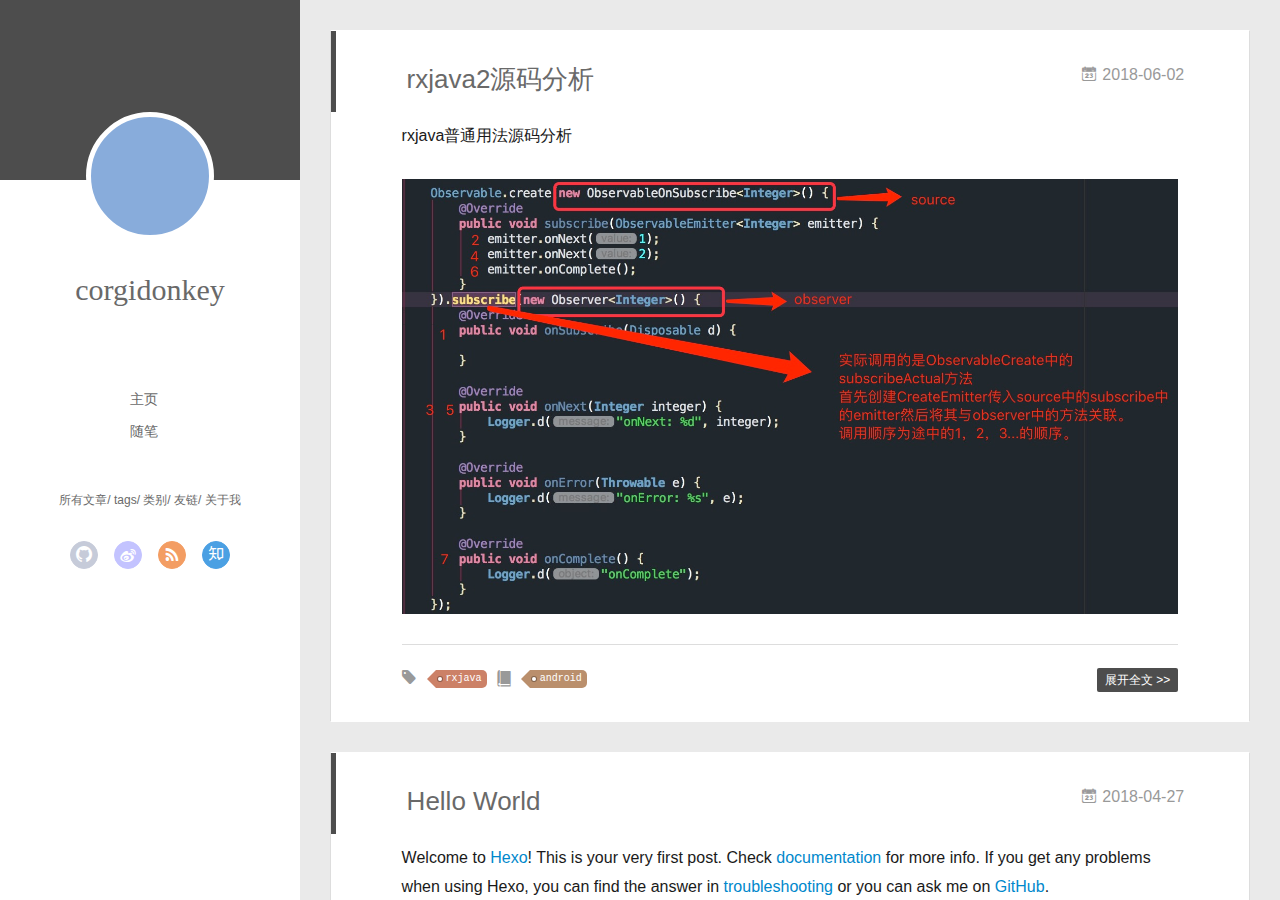
==== commit 3197bfaf: "Site updated: 2018-06-03 23:48:23" ====
--- a/index.html
+++ b/index.html
@@ -63,6 +63,14 @@
     		
     			
     			<a q-on="click: openSlider(e, 'innerArchive')" href="javascript:void(0)">所有文章</a>
+    			
+            
+    			
+    			<a q-on="click: openSlider(e, 'tags')" href="javascript:void(0)">tags</a>
+    			
+            
+    			
+    			<a q-on="click: openSlider(e, 'categories')" href="javascript:void(0)">类别</a>
     			
             
     			
@@ -362,21 +370,37 @@
       
       
     
+      
+      
+      
+    
+      
+      
+      
+    
     
 
     <ul style="width: 70%">
     
     
       
-      <li style="width: 33.333333333333336%" q-on="click: openSlider(e, 'innerArchive')"><a href="javascript:void(0)" q-class="active:innerArchive">所有文章</a></li>
-      
-        
-      
-      <li style="width: 33.333333333333336%" q-on="click: openSlider(e, 'friends')"><a href="javascript:void(0)" q-class="active:friends">友链</a></li>
-      
-        
-      
-      <li style="width: 33.333333333333336%" q-on="click: openSlider(e, 'aboutme')"><a href="javascript:void(0)" q-class="active:aboutme">关于我</a></li>
+      <li style="width: 20%" q-on="click: openSlider(e, 'innerArchive')"><a href="javascript:void(0)" q-class="active:innerArchive">所有文章</a></li>
+      
+        
+      
+      <li style="width: 20%" q-on="click: openSlider(e, 'tags')"><a href="javascript:void(0)" q-class="active:tags">tags</a></li>
+      
+        
+      
+      <li style="width: 20%" q-on="click: openSlider(e, 'categories')"><a href="javascript:void(0)" q-class="active:categories">类别</a></li>
+      
+        
+      
+      <li style="width: 20%" q-on="click: openSlider(e, 'friends')"><a href="javascript:void(0)" q-class="active:friends">友链</a></li>
+      
+        
+      
+      <li style="width: 20%" q-on="click: openSlider(e, 'aboutme')"><a href="javascript:void(0)" q-class="active:aboutme">关于我</a></li>
       
         
     </ul>
@@ -452,26 +476,6 @@
               <a href="http://localhost:4000/" target="_blank" class="search-title"><i class="icon-quo-left icon"></i>友情链接1</a>
             </li>
           
-            <li class="search-li">
-              <a href="http://localhost:4000/" target="_blank" class="search-title"><i class="icon-quo-left icon"></i>友情链接2</a>
-            </li>
-          
-            <li class="search-li">
-              <a href="http://localhost:4000/" target="_blank" class="search-title"><i class="icon-quo-left icon"></i>友情链接3</a>
-            </li>
-          
-            <li class="search-li">
-              <a href="http://localhost:4000/" target="_blank" class="search-title"><i class="icon-quo-left icon"></i>友情链接4</a>
-            </li>
-          
-            <li class="search-li">
-              <a href="http://localhost:4000/" target="_blank" class="search-title"><i class="icon-quo-left icon"></i>友情链接5</a>
-            </li>
-          
-            <li class="search-li">
-              <a href="http://localhost:4000/" target="_blank" class="search-title"><i class="icon-quo-left icon"></i>友情链接6</a>
-            </li>
-          
         </ul>
   		
     	</section>
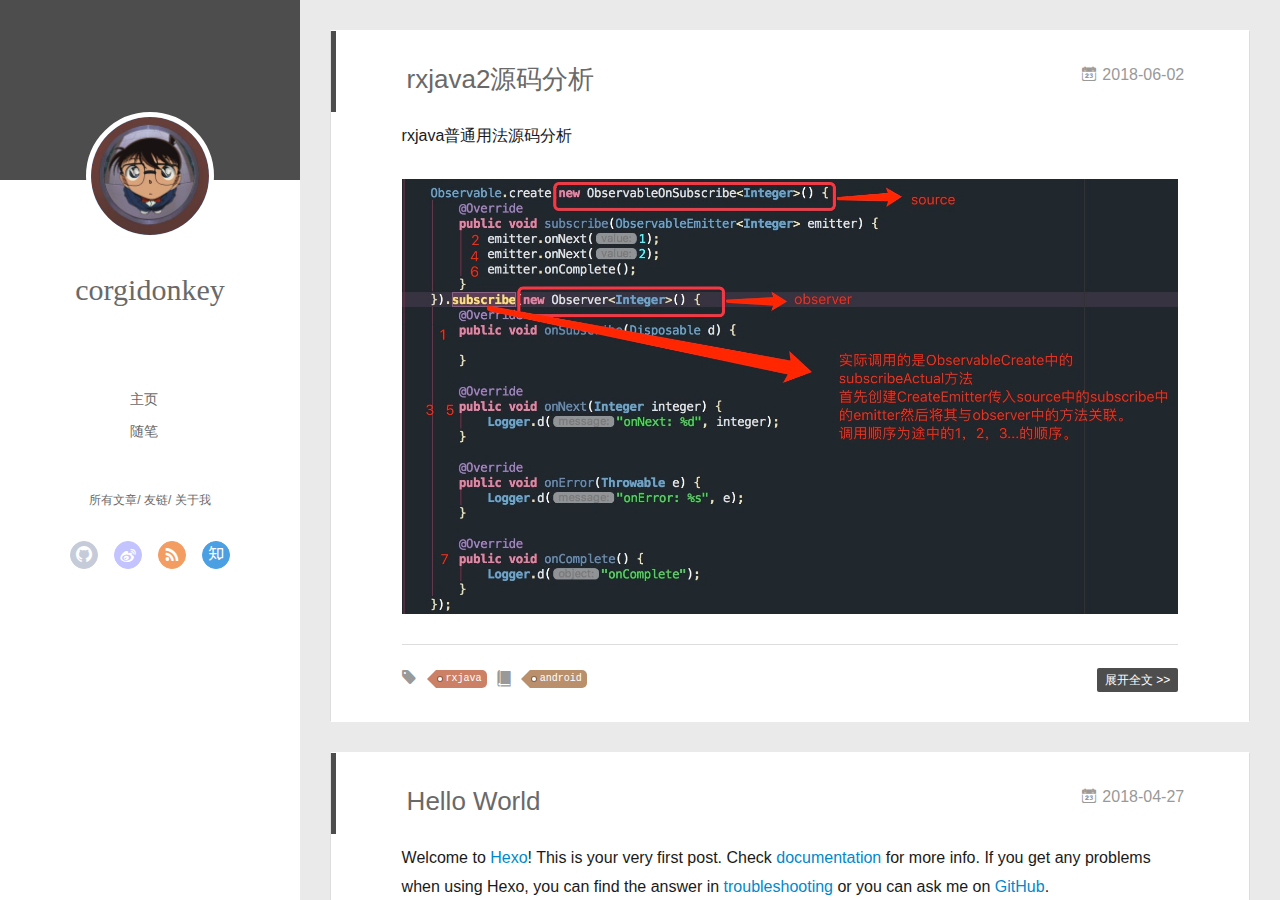
==== commit 288e7f09: "Site updated: 2018-06-03 23:54:30" ====
--- a/index.html
+++ b/index.html
@@ -43,7 +43,7 @@
 <div class="intrude-less">
 	<header id="header" class="inner">
 		<a href="/" class="profilepic">
-			<img src="" class="js-avatar">
+			<img src="/img/avatar.jpg" class="js-avatar">
 		</a>
 		<hgroup>
 		  <h1 class="header-author"><a href="/">corgidonkey</a></h1>
@@ -63,14 +63,6 @@
     		
     			
     			<a q-on="click: openSlider(e, 'innerArchive')" href="javascript:void(0)">所有文章</a>
-    			
-            
-    			
-    			<a q-on="click: openSlider(e, 'tags')" href="javascript:void(0)">tags</a>
-    			
-            
-    			
-    			<a q-on="click: openSlider(e, 'categories')" href="javascript:void(0)">类别</a>
     			
             
     			
@@ -109,7 +101,7 @@
 	<div class="intrude-less">
 		<header id="header" class="inner">
 			<div class="profilepic">
-				<img src="" class="js-avatar">
+				<img src="/img/avatar.jpg" class="js-avatar">
 			</div>
 			<hgroup>
 			  <h1 class="header-author js-header-author">corgidonkey</h1>
@@ -370,37 +362,21 @@
       
       
     
-      
-      
-      
-    
-      
-      
-      
-    
     
 
     <ul style="width: 70%">
     
     
       
-      <li style="width: 20%" q-on="click: openSlider(e, 'innerArchive')"><a href="javascript:void(0)" q-class="active:innerArchive">所有文章</a></li>
-      
-        
-      
-      <li style="width: 20%" q-on="click: openSlider(e, 'tags')"><a href="javascript:void(0)" q-class="active:tags">tags</a></li>
-      
-        
-      
-      <li style="width: 20%" q-on="click: openSlider(e, 'categories')"><a href="javascript:void(0)" q-class="active:categories">类别</a></li>
-      
-        
-      
-      <li style="width: 20%" q-on="click: openSlider(e, 'friends')"><a href="javascript:void(0)" q-class="active:friends">友链</a></li>
-      
-        
-      
-      <li style="width: 20%" q-on="click: openSlider(e, 'aboutme')"><a href="javascript:void(0)" q-class="active:aboutme">关于我</a></li>
+      <li style="width: 33.333333333333336%" q-on="click: openSlider(e, 'innerArchive')"><a href="javascript:void(0)" q-class="active:innerArchive">所有文章</a></li>
+      
+        
+      
+      <li style="width: 33.333333333333336%" q-on="click: openSlider(e, 'friends')"><a href="javascript:void(0)" q-class="active:friends">友链</a></li>
+      
+        
+      
+      <li style="width: 33.333333333333336%" q-on="click: openSlider(e, 'aboutme')"><a href="javascript:void(0)" q-class="active:aboutme">关于我</a></li>
       
         
     </ul>
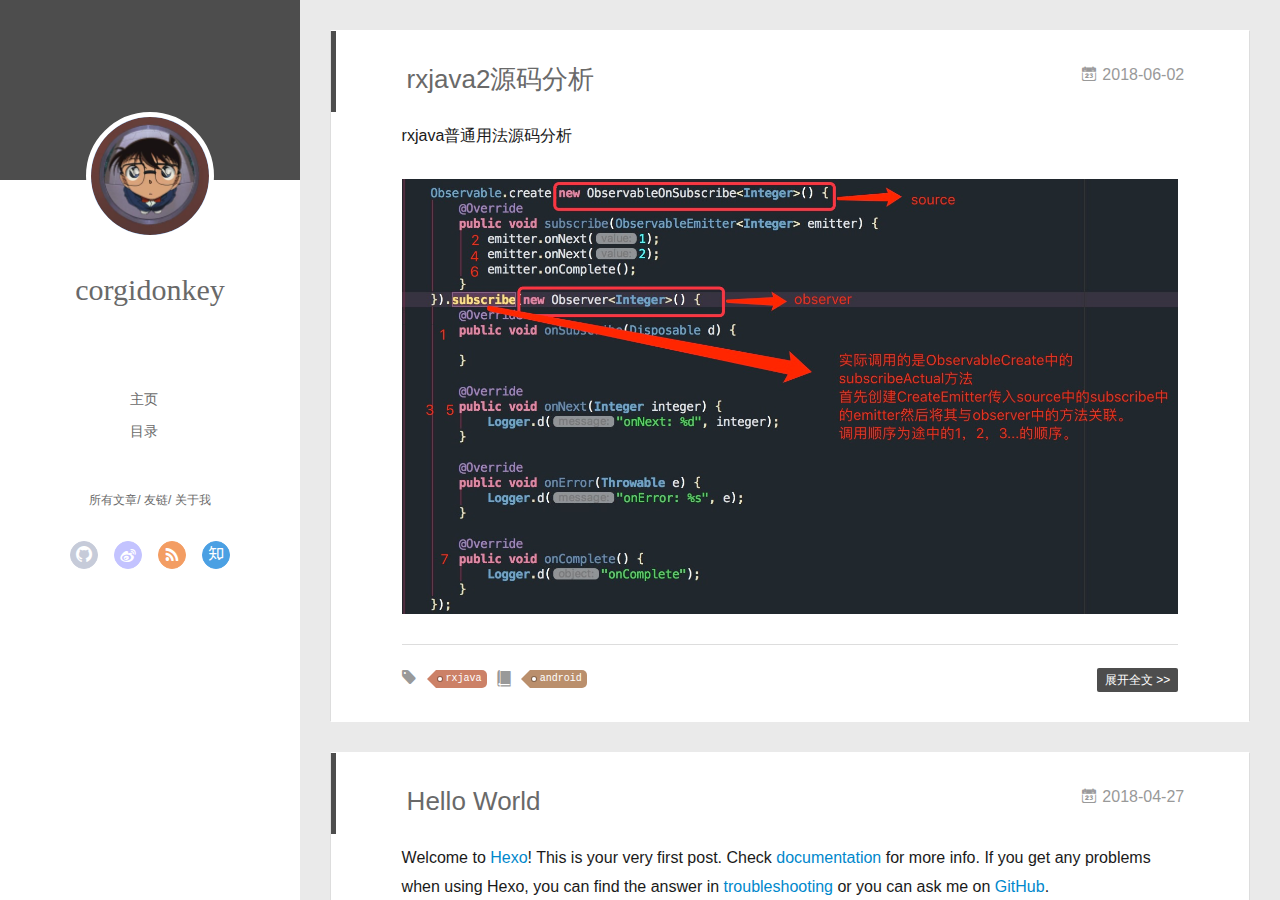
==== commit 9f04c217: "Site updated: 2018-06-03 23:58:08" ====
--- a/index.html
+++ b/index.html
@@ -55,7 +55,7 @@
 			
 				<li><a href="/">主页</a></li>
 	        
-				<li><a href="/tags/随笔/">随笔</a></li>
+				<li><a href="/categories/">目录</a></li>
 	        
 			</ul>
 		</nav>
@@ -135,7 +135,7 @@
 				
 					<li style="width: 50%"><a href="/">主页</a></li>
 		        
-					<li style="width: 50%"><a href="/tags/随笔/">随笔</a></li>
+					<li style="width: 50%"><a href="/categories/">目录</a></li>
 		        
 				</ul>
 			</nav>
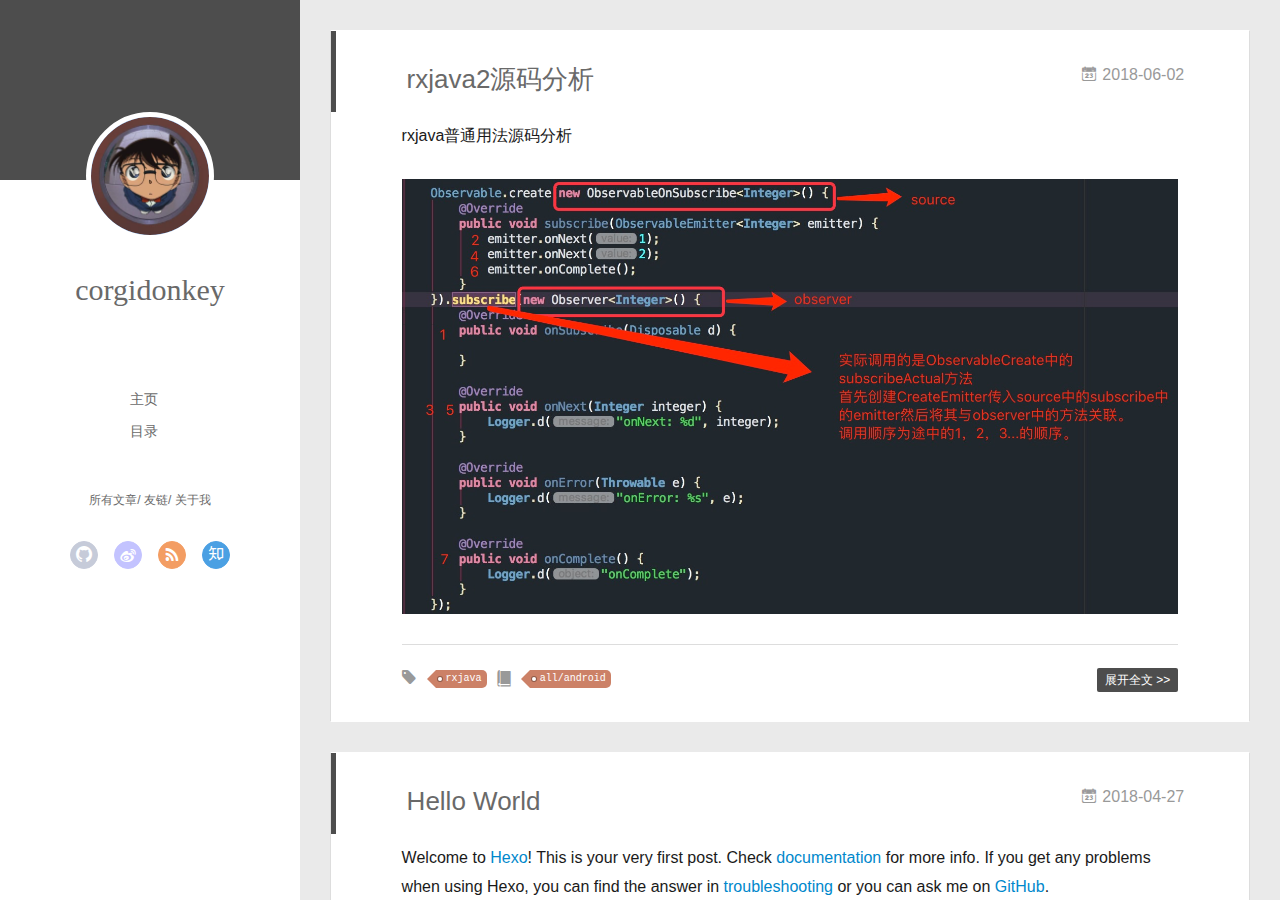
==== commit 1096de72: "Site updated: 2018-06-04 00:05:34" ====
--- a/index.html
+++ b/index.html
@@ -55,7 +55,7 @@
 			
 				<li><a href="/">主页</a></li>
 	        
-				<li><a href="/categories/">目录</a></li>
+				<li><a href="/all/">目录</a></li>
 	        
 			</ul>
 		</nav>
@@ -135,7 +135,7 @@
 				
 					<li style="width: 50%"><a href="/">主页</a></li>
 		        
-					<li style="width: 50%"><a href="/categories/">目录</a></li>
+					<li style="width: 50%"><a href="/all/">目录</a></li>
 		        
 				</ul>
 			</nav>
@@ -199,7 +199,7 @@
 		<ul class="article-tag-list">
 			 
         		<li class="article-tag-list-item">
-        			<a href="/categories/android//" class="article-tag-list-link color3">android</a>
+        			<a href="/categories/all-android//" class="article-tag-list-link color2">all/android</a>
         		</li>
       		
 		</ul>
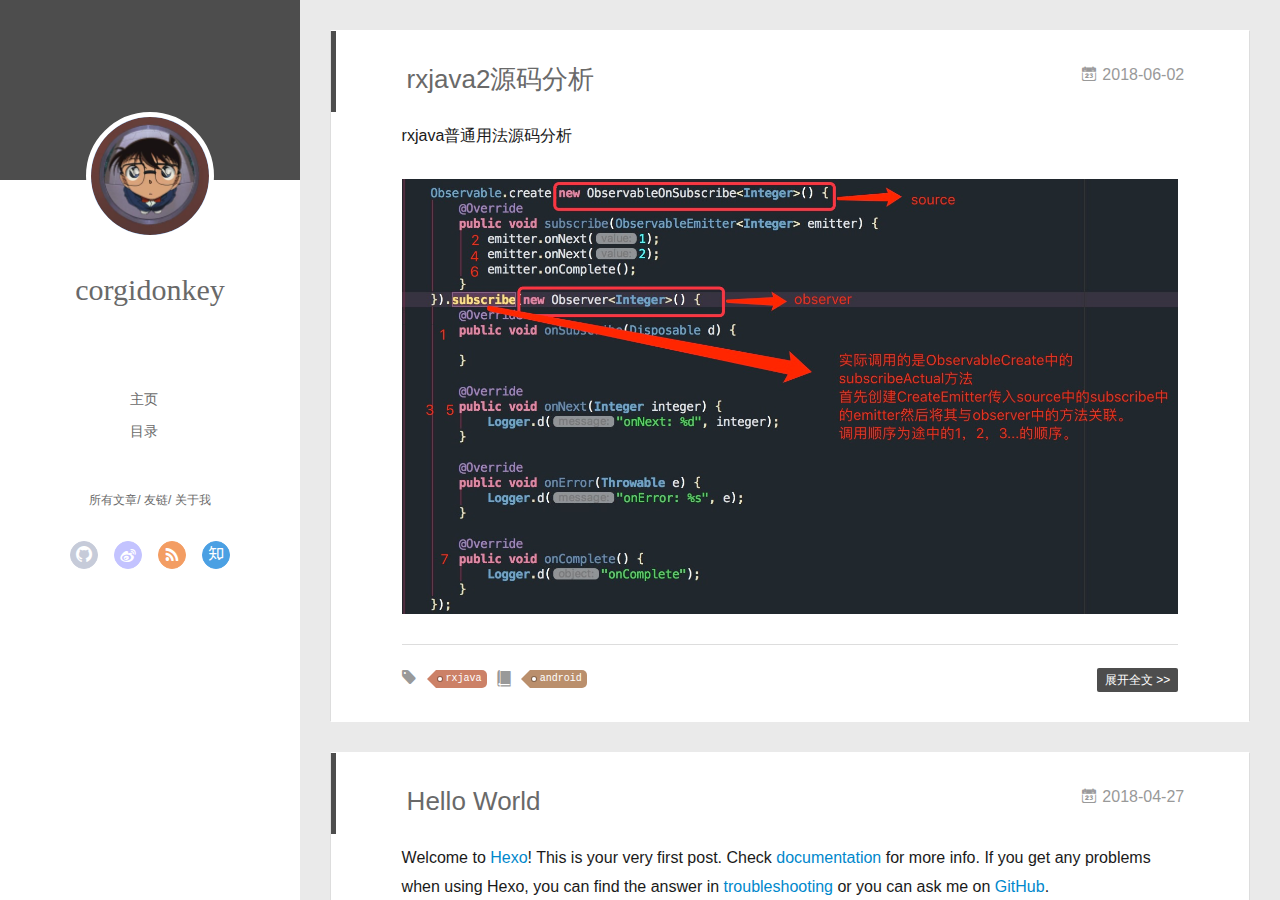
==== commit 81101e10: "Site updated: 2018-06-04 00:07:57" ====
--- a/index.html
+++ b/index.html
@@ -55,7 +55,7 @@
 			
 				<li><a href="/">主页</a></li>
 	        
-				<li><a href="/all/">目录</a></li>
+				<li><a href="/android/">目录</a></li>
 	        
 			</ul>
 		</nav>
@@ -135,7 +135,7 @@
 				
 					<li style="width: 50%"><a href="/">主页</a></li>
 		        
-					<li style="width: 50%"><a href="/all/">目录</a></li>
+					<li style="width: 50%"><a href="/android/">目录</a></li>
 		        
 				</ul>
 			</nav>
@@ -199,7 +199,7 @@
 		<ul class="article-tag-list">
 			 
         		<li class="article-tag-list-item">
-        			<a href="/categories/all-android//" class="article-tag-list-link color2">all/android</a>
+        			<a href="/categories/android//" class="article-tag-list-link color3">android</a>
         		</li>
       		
 		</ul>
